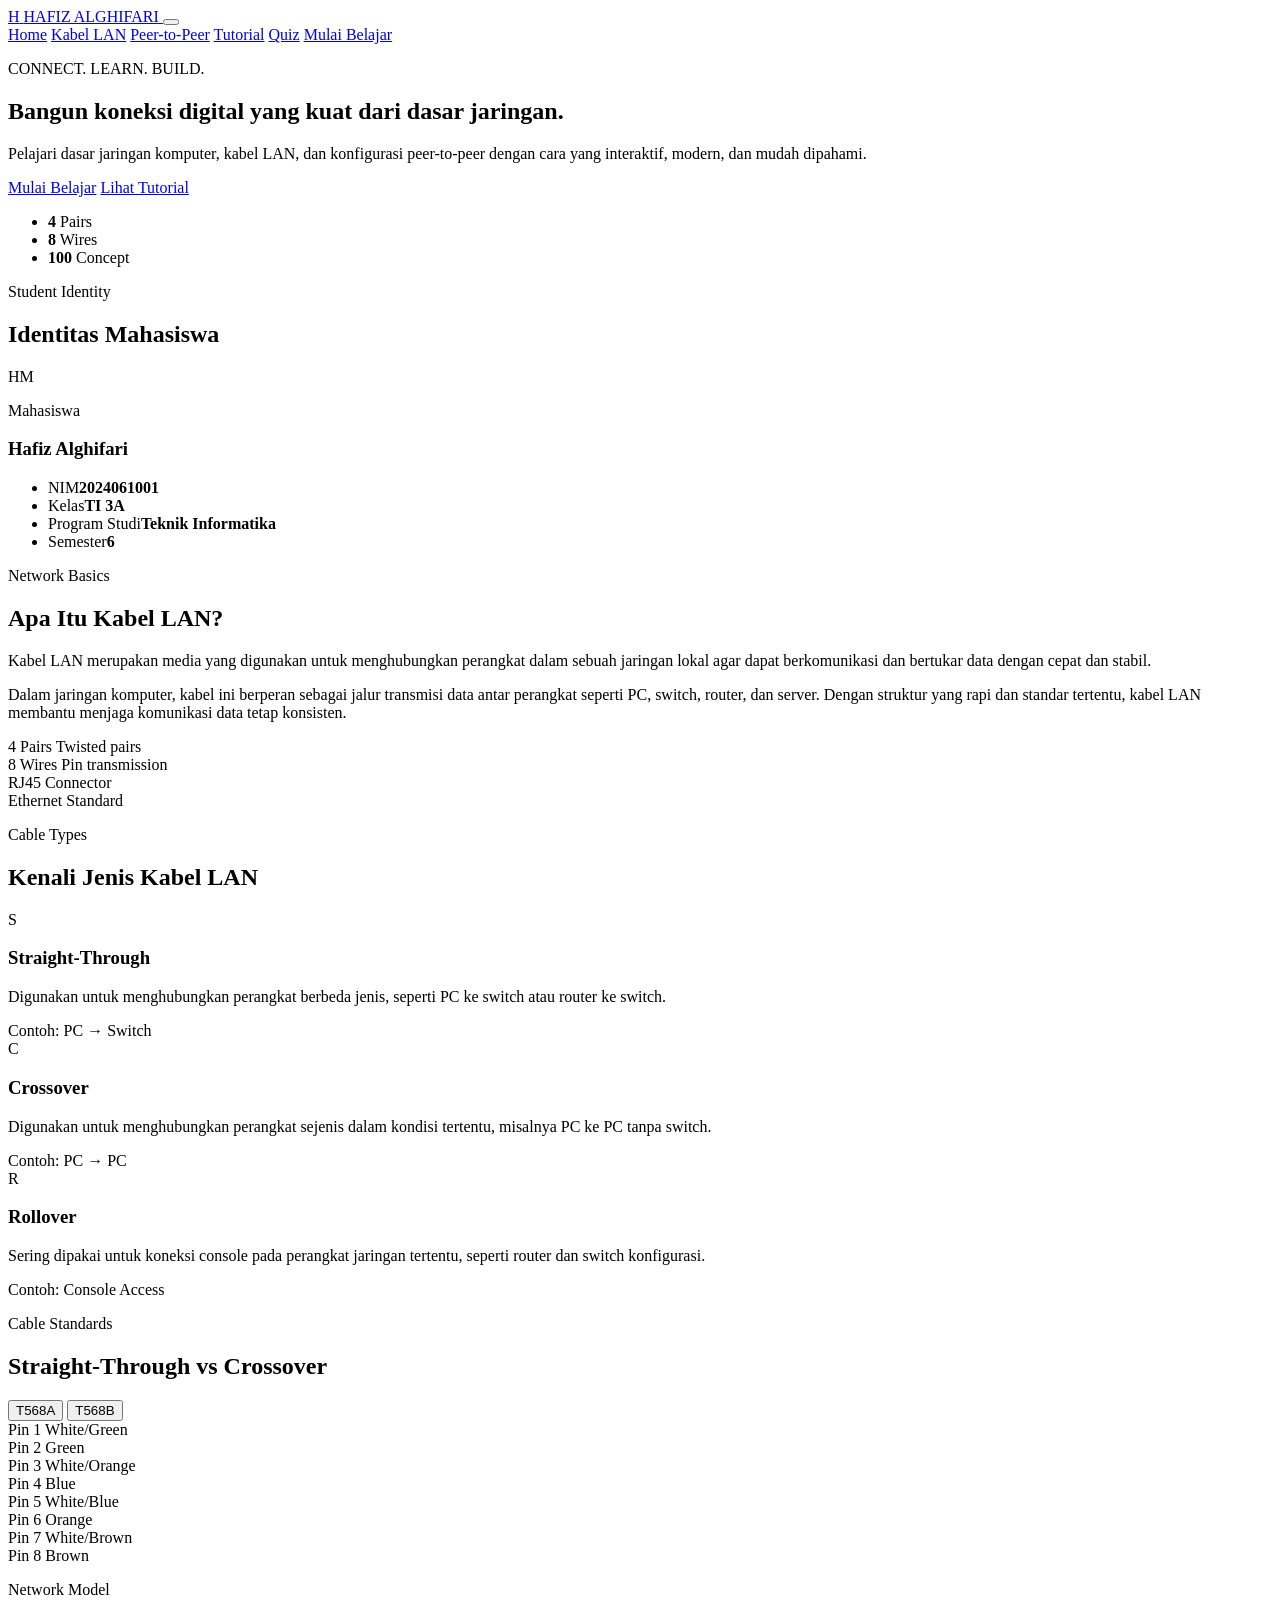
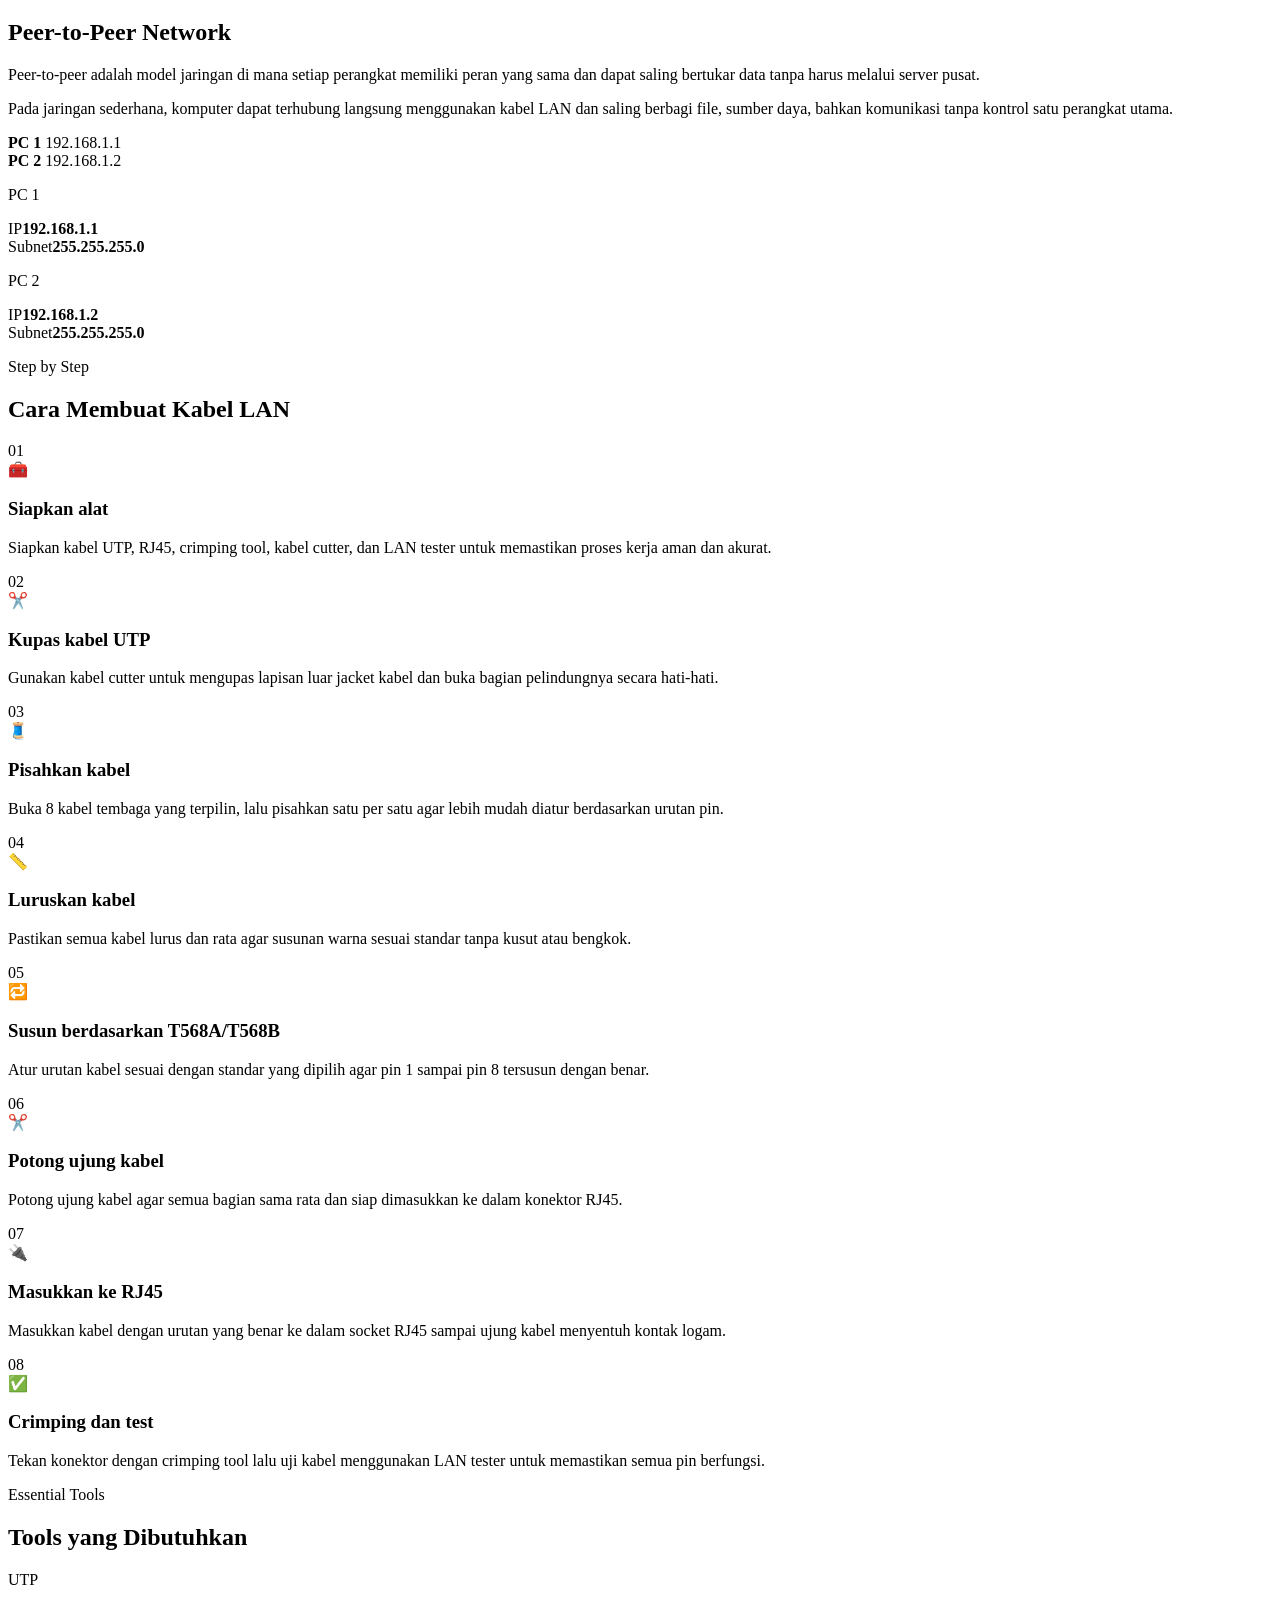
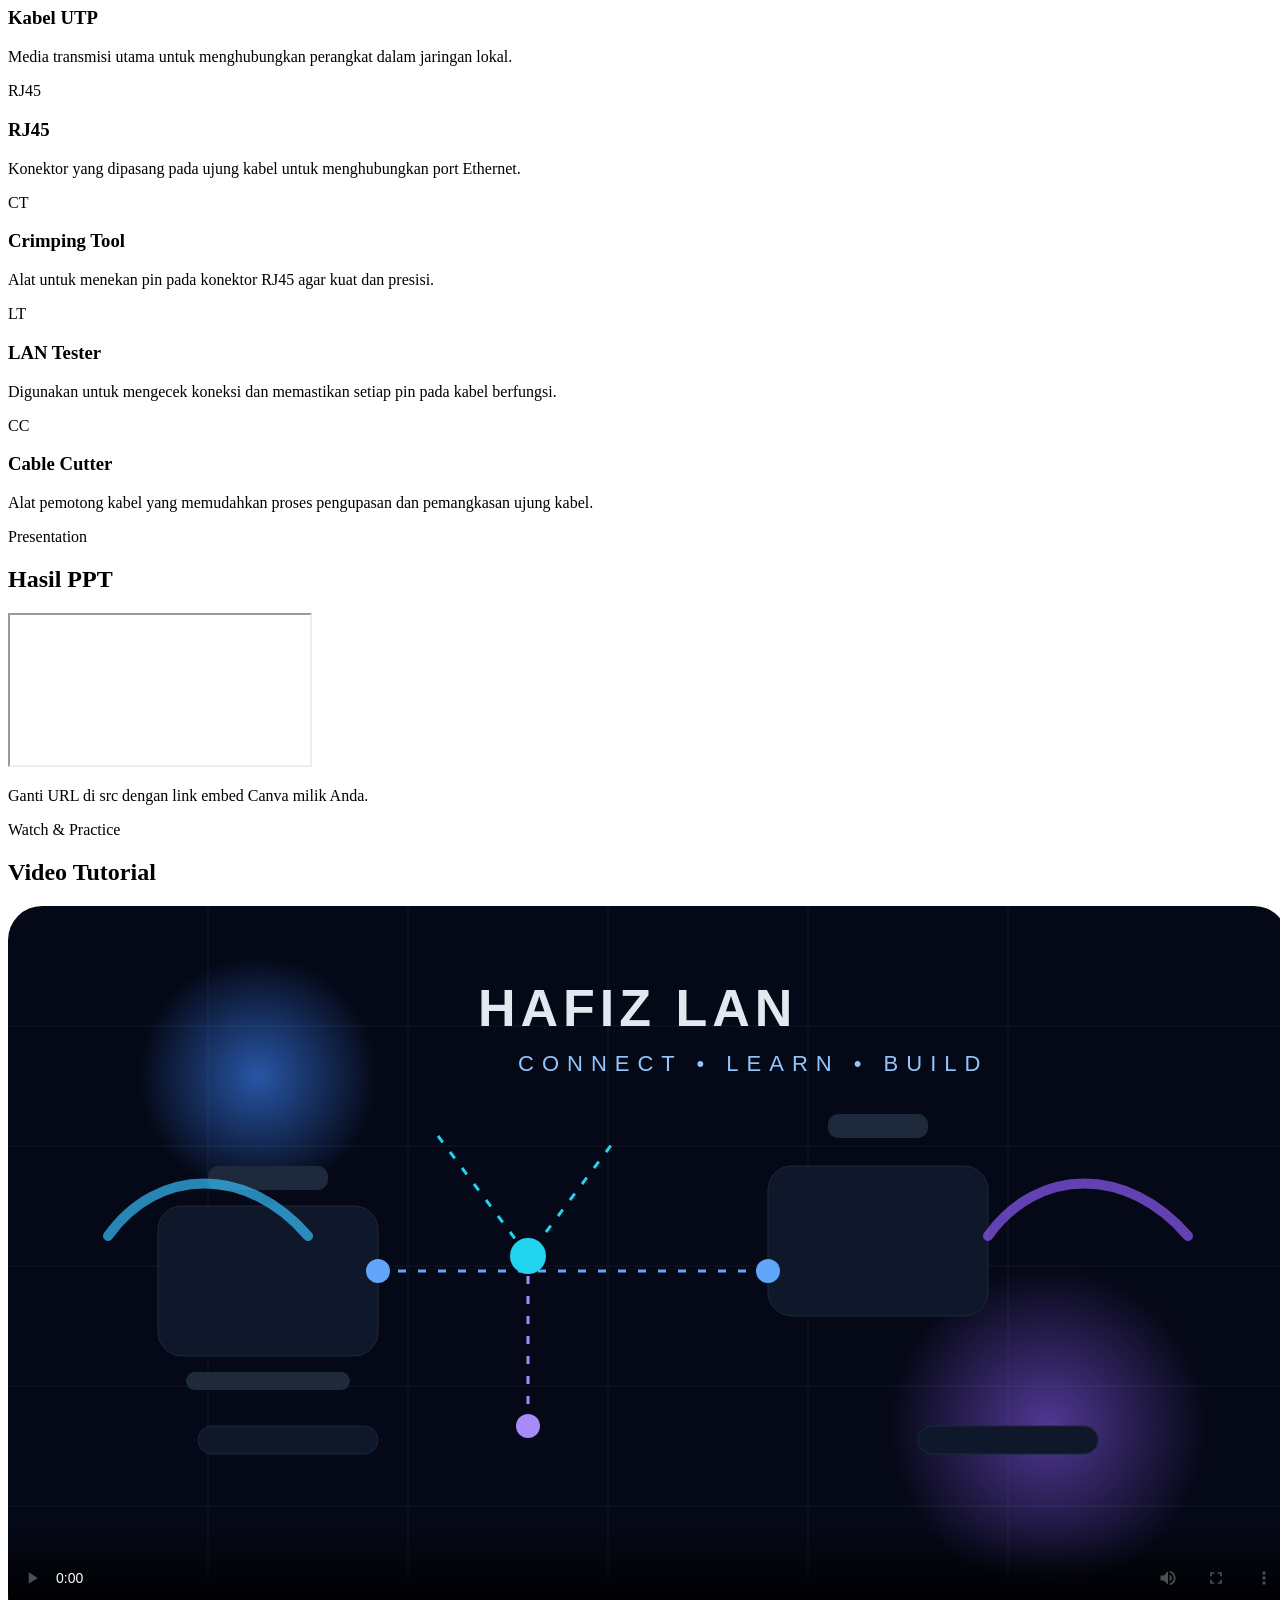
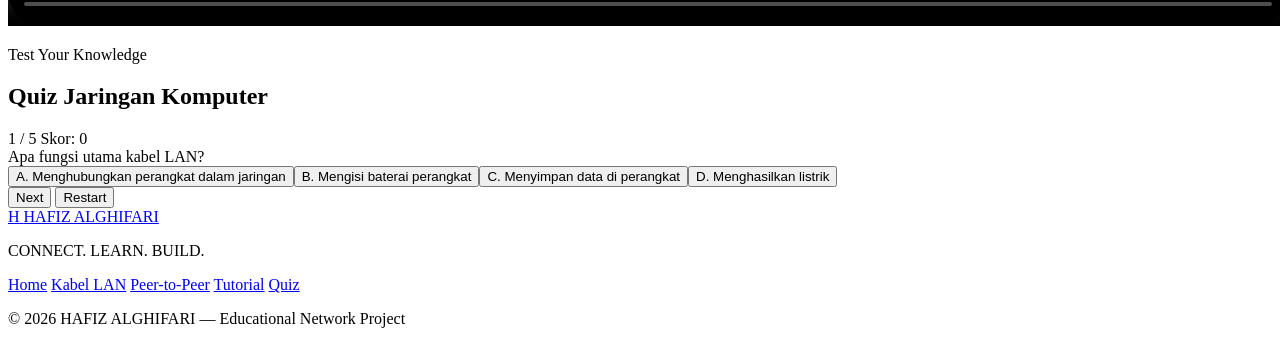
==== index.html @ 72e00832 "first commit" ====
<!DOCTYPE html>
<html lang="id">
  <head>
    <meta charset="UTF-8" />
    <meta name="viewport" content="width=device-width, initial-scale=1.0" />
    <meta
      name="description"
      content="Pelajari kabel LAN, jaringan peer-to-peer, dan dasar jaringan komputer secara interaktif."
    />
    <title>HAFIZ BISMILLAH NILAI A</title>
    <link rel="preconnect" href="https://fonts.googleapis.com" />
    <link rel="preconnect" href="https://fonts.gstatic.com" crossorigin />
    <link
      href="https://fonts.googleapis.com/css2?family=Inter:wght@400;500;600;700;800;900&family=Space+Grotesk:wght@500;700&display=swap"
      rel="stylesheet"
    />
    <link rel="stylesheet" href="style.css" />
  </head>
  <body>
    <div class="site-bg" aria-hidden="true"></div>

    <header class="site-header" id="top">
      <nav class="nav container" aria-label="Main navigation">
        <a href="#home" class="brand" aria-label="HAFIZ LAN home">
          <span class="brand-mark">H</span>
          <span>HAFIZ ALGHIFARI</span>
        </a>

        <button class="nav-toggle" aria-label="Buka menu" aria-expanded="false">
          <span></span>
          <span></span>
          <span></span>
        </button>

        <div class="nav-menu" id="navMenu">
          <a href="#home">Home</a>
          <a href="#kabel-lan">Kabel LAN</a>
          <a href="#peer-to-peer">Peer-to-Peer</a>
          <a href="#tutorial">Tutorial</a>
          <a href="#quiz">Quiz</a>
          <a href="#quiz" class="button button-primary nav-cta">Mulai Belajar</a>
        </div>
      </nav>
    </header>

    <main>
      <section id="home" class="hero section">
        <div class="container hero-grid">
          <div class="hero-copy reveal">
            <p class="eyebrow">CONNECT. LEARN. BUILD.</p>
            <h1>Bangun koneksi digital yang kuat dari dasar jaringan.</h1>
            <p class="lead">
              Pelajari dasar jaringan komputer, kabel LAN, dan konfigurasi peer-to-peer dengan cara yang interaktif,
              modern, dan mudah dipahami.
            </p>

            <div class="hero-actions">
              <a href="#quiz" class="button button-primary">Mulai Belajar</a>
              <a href="#tutorial" class="button button-secondary">Lihat Tutorial</a>
            </div>

            <ul class="hero-stats" aria-label="Informasi ringkas">
              <li>
                <strong class="count-up" data-target="4">0</strong>
                <span>Pairs</span>
              </li>
              <li>
                <strong class="count-up" data-target="8">0</strong>
                <span>Wires</span>
              </li>
              <li>
                <strong class="count-up" data-target="100">0</strong>
                <span>Concept</span>
              </li>
            </ul>
          </div>
        </div>
      </section>

      <section id="student-profile" class="section student-profile-section">
        <div class="container">
          <div class="section-heading reveal">
            <p class="kicker">Student Identity</p>
            <h2>Identitas Mahasiswa</h2>
          </div>

          <div class="student-card reveal">
            <div class="student-photo-wrap">
              <div class="student-photo">HM</div>
            </div>

            <div class="student-info">
              <p class="student-role">Mahasiswa</p>
              <h3>Hafiz Alghifari</h3>
              <ul>
                <li><span>NIM</span><strong>2024061001</strong></li>
                <li><span>Kelas</span><strong>TI 3A</strong></li>
                <li><span>Program Studi</span><strong>Teknik Informatika</strong></li>
                <li><span>Semester</span><strong>6</strong></li>
              </ul>
            </div>
          </div>
        </div>
      </section>

      <section id="intro" class="section intro-section">
        <div class="container">
          <div class="section-heading reveal">
            <p class="kicker">Network Basics</p>
            <h2>Apa Itu Kabel LAN?</h2>
          </div>

          <div class="intro-grid">
            <div class="intro-copy reveal">
              <p>
                Kabel LAN merupakan media yang digunakan untuk menghubungkan perangkat dalam sebuah jaringan lokal agar
                dapat berkomunikasi dan bertukar data dengan cepat dan stabil.
              </p>
              <p>
                Dalam jaringan komputer, kabel ini berperan sebagai jalur transmisi data antar perangkat seperti PC,
                switch, router, dan server. Dengan struktur yang rapi dan standar tertentu, kabel LAN membantu menjaga
                komunikasi data tetap konsisten.
              </p>

              <div class="info-badges">
                <div class="badge-card glass-card">
                  <span class="value">4 Pairs</span>
                  <span class="label">Twisted pairs</span>
                </div>
                <div class="badge-card glass-card">
                  <span class="value">8 Wires</span>
                  <span class="label">Pin transmission</span>
                </div>
                <div class="badge-card glass-card">
                  <span class="value">RJ45</span>
                  <span class="label">Connector</span>
                </div>
                <div class="badge-card glass-card">
                  <span class="value">Ethernet</span>
                  <span class="label">Standard</span>
                </div>
              </div>
            </div>

            <div class="cable-illustration reveal">
              <div class="cable-visual">
                <div class="cable-core">
                  <span class="wire wire-white-green"></span>
                  <span class="wire wire-green"></span>
                  <span class="wire wire-white-orange"></span>
                  <span class="wire wire-blue"></span>
                  <span class="wire wire-white-blue"></span>
                  <span class="wire wire-orange"></span>
                  <span class="wire wire-white-brown"></span>
                  <span class="wire wire-brown"></span>
                </div>
                <div class="plug plug-left"></div>
                <div class="plug plug-right"></div>
              </div>
            </div>
          </div>
        </div>
      </section>

      <section id="kabel-lan" class="section">
        <div class="container">
          <div class="section-heading reveal">
            <p class="kicker">Cable Types</p>
            <h2>Kenali Jenis Kabel LAN</h2>
          </div>

          <div class="card-grid three-col">
            <article class="feature-card reveal">
              <div class="feature-icon">S</div>
              <h3>Straight-Through</h3>
              <p>Digunakan untuk menghubungkan perangkat berbeda jenis, seperti PC ke switch atau router ke switch.</p>
              <span class="example">Contoh: PC → Switch</span>
            </article>

            <article class="feature-card reveal">
              <div class="feature-icon">C</div>
              <h3>Crossover</h3>
              <p>Digunakan untuk menghubungkan perangkat sejenis dalam kondisi tertentu, misalnya PC ke PC tanpa switch.</p>
              <span class="example">Contoh: PC → PC</span>
            </article>

            <article class="feature-card reveal">
              <div class="feature-icon">R</div>
              <h3>Rollover</h3>
              <p>Sering dipakai untuk koneksi console pada perangkat jaringan tertentu, seperti router dan switch konfigurasi.</p>
              <span class="example">Contoh: Console Access</span>
            </article>
          </div>
        </div>
      </section>

      <section id="comparison" class="section comparison-section">
        <div class="container">
          <div class="section-heading reveal">
            <p class="kicker">Cable Standards</p>
            <h2>Straight-Through vs Crossover</h2>
          </div>

          <div class="compare-shell reveal">
            <div class="toggle-group" aria-label="Pilih standar kabel">
              <button class="standard-toggle active" type="button" data-standard="T568A">T568A</button>
              <button class="standard-toggle" type="button" data-standard="T568B">T568B</button>
            </div>

            <div class="wire-diagram" id="wireDiagram" aria-live="polite"></div>
          </div>
        </div>
      </section>

      <section id="peer-to-peer" class="section peer-section">
        <div class="container">
          <div class="section-heading reveal">
            <p class="kicker">Network Model</p>
            <h2>Peer-to-Peer Network</h2>
          </div>

          <div class="peer-grid">
            <div class="peer-copy reveal">
              <p>
                Peer-to-peer adalah model jaringan di mana setiap perangkat memiliki peran yang sama dan dapat saling
                bertukar data tanpa harus melalui server pusat.
              </p>
              <p>
                Pada jaringan sederhana, komputer dapat terhubung langsung menggunakan kabel LAN dan saling berbagi file,
                sumber daya, bahkan komunikasi tanpa kontrol satu perangkat utama.
              </p>
            </div>

            <div class="peer-visual reveal" aria-label="Visual peer-to-peer network">
              <div class="peer-device peer-left">
                <div class="device-screen small-screen"></div>
                <div class="device-meta">
                  <strong>PC 1</strong>
                  <span>192.168.1.1</span>
                </div>
              </div>

              <div class="packet-stream" aria-hidden="true">
                <span class="packet packet-1"></span>
                <span class="packet packet-2"></span>
                <span class="packet packet-3"></span>
              </div>

              <div class="peer-device peer-right">
                <div class="device-screen small-screen"></div>
                <div class="device-meta">
                  <strong>PC 2</strong>
                  <span>192.168.1.2</span>
                </div>
              </div>
            </div>
          </div>

          <div class="ip-dashboard reveal">
            <div class="ip-card glass-card">
              <p class="ip-label">PC 1</p>
              <div class="ip-row"><span>IP</span><strong>192.168.1.1</strong></div>
              <div class="ip-row"><span>Subnet</span><strong>255.255.255.0</strong></div>
            </div>

            <div class="ip-card glass-card">
              <p class="ip-label">PC 2</p>
              <div class="ip-row"><span>IP</span><strong>192.168.1.2</strong></div>
              <div class="ip-row"><span>Subnet</span><strong>255.255.255.0</strong></div>
            </div>
          </div>
        </div>
      </section>

      <section id="tutorial" class="section">
        <div class="container">
          <div class="section-heading reveal">
            <p class="kicker">Step by Step</p>
            <h2>Cara Membuat Kabel LAN</h2>
          </div>

          <div class="timeline">
            <article class="step-card reveal">
              <div class="step-no">01</div>
              <div class="step-body">
                <div class="step-icon">🧰</div>
                <h3>Siapkan alat</h3>
                <p>Siapkan kabel UTP, RJ45, crimping tool, kabel cutter, dan LAN tester untuk memastikan proses kerja aman dan akurat.</p>
              </div>
            </article>

            <article class="step-card reveal">
              <div class="step-no">02</div>
              <div class="step-body">
                <div class="step-icon">✂️</div>
                <h3>Kupas kabel UTP</h3>
                <p>Gunakan kabel cutter untuk mengupas lapisan luar jacket kabel dan buka bagian pelindungnya secara hati-hati.</p>
              </div>
            </article>

            <article class="step-card reveal">
              <div class="step-no">03</div>
              <div class="step-body">
                <div class="step-icon">🧵</div>
                <h3>Pisahkan kabel</h3>
                <p>Buka 8 kabel tembaga yang terpilin, lalu pisahkan satu per satu agar lebih mudah diatur berdasarkan urutan pin.</p>
              </div>
            </article>

            <article class="step-card reveal">
              <div class="step-no">04</div>
              <div class="step-body">
                <div class="step-icon">📏</div>
                <h3>Luruskan kabel</h3>
                <p>Pastikan semua kabel lurus dan rata agar susunan warna sesuai standar tanpa kusut atau bengkok.</p>
              </div>
            </article>

            <article class="step-card reveal">
              <div class="step-no">05</div>
              <div class="step-body">
                <div class="step-icon">🔁</div>
                <h3>Susun berdasarkan T568A/T568B</h3>
                <p>Atur urutan kabel sesuai dengan standar yang dipilih agar pin 1 sampai pin 8 tersusun dengan benar.</p>
              </div>
            </article>

            <article class="step-card reveal">
              <div class="step-no">06</div>
              <div class="step-body">
                <div class="step-icon">✂️</div>
                <h3>Potong ujung kabel</h3>
                <p>Potong ujung kabel agar semua bagian sama rata dan siap dimasukkan ke dalam konektor RJ45. </p>
              </div>
            </article>

            <article class="step-card reveal">
              <div class="step-no">07</div>
              <div class="step-body">
                <div class="step-icon">🔌</div>
                <h3>Masukkan ke RJ45</h3>
                <p>Masukkan kabel dengan urutan yang benar ke dalam socket RJ45 sampai ujung kabel menyentuh kontak logam.</p>
              </div>
            </article>

            <article class="step-card reveal">
              <div class="step-no">08</div>
              <div class="step-body">
                <div class="step-icon">✅</div>
                <h3>Crimping dan test</h3>
                <p>Tekan konektor dengan crimping tool lalu uji kabel menggunakan LAN tester untuk memastikan semua pin berfungsi.</p>
              </div>
            </article>
          </div>
        </div>
      </section>

      <section id="tools" class="section tools-section">
        <div class="container">
          <div class="section-heading reveal">
            <p class="kicker">Essential Tools</p>
            <h2>Tools yang Dibutuhkan</h2>
          </div>

          <div class="tool-grid">
            <article class="tool-card reveal">
              <div class="tool-icon">UTP</div>
              <h3>Kabel UTP</h3>
              <p>Media transmisi utama untuk menghubungkan perangkat dalam jaringan lokal.</p>
            </article>
            <article class="tool-card reveal">
              <div class="tool-icon">RJ45</div>
              <h3>RJ45</h3>
              <p>Konektor yang dipasang pada ujung kabel untuk menghubungkan port Ethernet.</p>
            </article>
            <article class="tool-card reveal">
              <div class="tool-icon">CT</div>
              <h3>Crimping Tool</h3>
              <p>Alat untuk menekan pin pada konektor RJ45 agar kuat dan presisi.</p>
            </article>
            <article class="tool-card reveal">
              <div class="tool-icon">LT</div>
              <h3>LAN Tester</h3>
              <p>Digunakan untuk mengecek koneksi dan memastikan setiap pin pada kabel berfungsi.</p>
            </article>
            <article class="tool-card reveal">
              <div class="tool-icon">CC</div>
              <h3>Cable Cutter</h3>
              <p>Alat pemotong kabel yang memudahkan proses pengupasan dan pemangkasan ujung kabel.</p>
            </article>
          </div>
        </div>
      </section>

      <section id="presentation" class="section presentation-section">
        <div class="container">
          <div class="section-heading reveal">
            <p class="kicker">Presentation</p>
            <h2>Hasil PPT</h2>
          </div>

          <div class="presentation-card reveal">
            <div class="canva-embed-wrapper">
              <iframe
                title="Canva Presentation"
                src="https://www.canva.com/design/your-link-here/view?embed"
                allowfullscreen
                loading="lazy"
                referrerpolicy="strict-origin-when-cross-origin"
              ></iframe>
            </div>
            <p class="embed-note">
              Ganti URL di src dengan link embed Canva milik Anda.
            </p>
          </div>
        </div>
      </section>

      

      <section id="video" class="section video-section">
        <div class="container">
          <div class="section-heading reveal">
            <p class="kicker">Watch & Practice</p>
            <h2>Video Tutorial</h2>
          </div>

          <div class="video-frame reveal">
            <video controls poster="assets/images/hafiz-lan-poster.svg" aria-label="Video tutorial HAFIZ LAN">
              <source src="assets/videos/tutorial.mp4" type="video/mp4" />
              Browser Anda tidak mendukung elemen video. Anda dapat menambahkan file tutorial di assets/videos/tutorial.mp4.
            </video>
          </div>
        </div>
      </section>

      <section id="quiz" class="section quiz-section">
        <div class="container">
          <div class="quiz-card reveal">
            <div class="quiz-header">
              <p class="kicker">Test Your Knowledge</p>
              <h2>Quiz Jaringan Komputer</h2>
            </div>

            <div class="quiz-meta">
              <span id="quizProgress">1 / 5</span>
              <span id="quizScore">Skor: 0</span>
            </div>

            <div class="quiz-body">
              <div id="quizQuestion" class="quiz-question" aria-live="polite"></div>
              <div id="quizOptions" class="quiz-options" role="list"></div>
              <div id="quizResult" class="quiz-result hidden" aria-live="polite"></div>
            </div>

            <div class="quiz-actions">
              <button id="nextButton" class="button button-primary" type="button">Next</button>
              <button id="restartButton" class="button button-secondary hidden" type="button">Restart</button>
            </div>
          </div>
        </div>
      </section>
    </main>

    <footer class="site-footer">
      <div class="container footer-inner">
        <div>
          <a href="#home" class="brand footer-brand">
            <span class="brand-mark">H</span>
            <span>HAFIZ ALGHIFARI</span>
          </a>
          <p class="footer-tag">CONNECT. LEARN. BUILD.</p>
        </div>

        <div class="footer-links">
          <a href="#home">Home</a>
          <a href="#kabel-lan">Kabel LAN</a>
          <a href="#peer-to-peer">Peer-to-Peer</a>
          <a href="#tutorial">Tutorial</a>
          <a href="#quiz">Quiz</a>
        </div>
      </div>

      <div class="footer-bottom">
        <div class="container">
          <p>© 2026 HAFIZ ALGHIFARI — Educational Network Project</p>
        </div>
      </div>
    </footer>

    <script src="script.js"></script>
  </body>
</html>
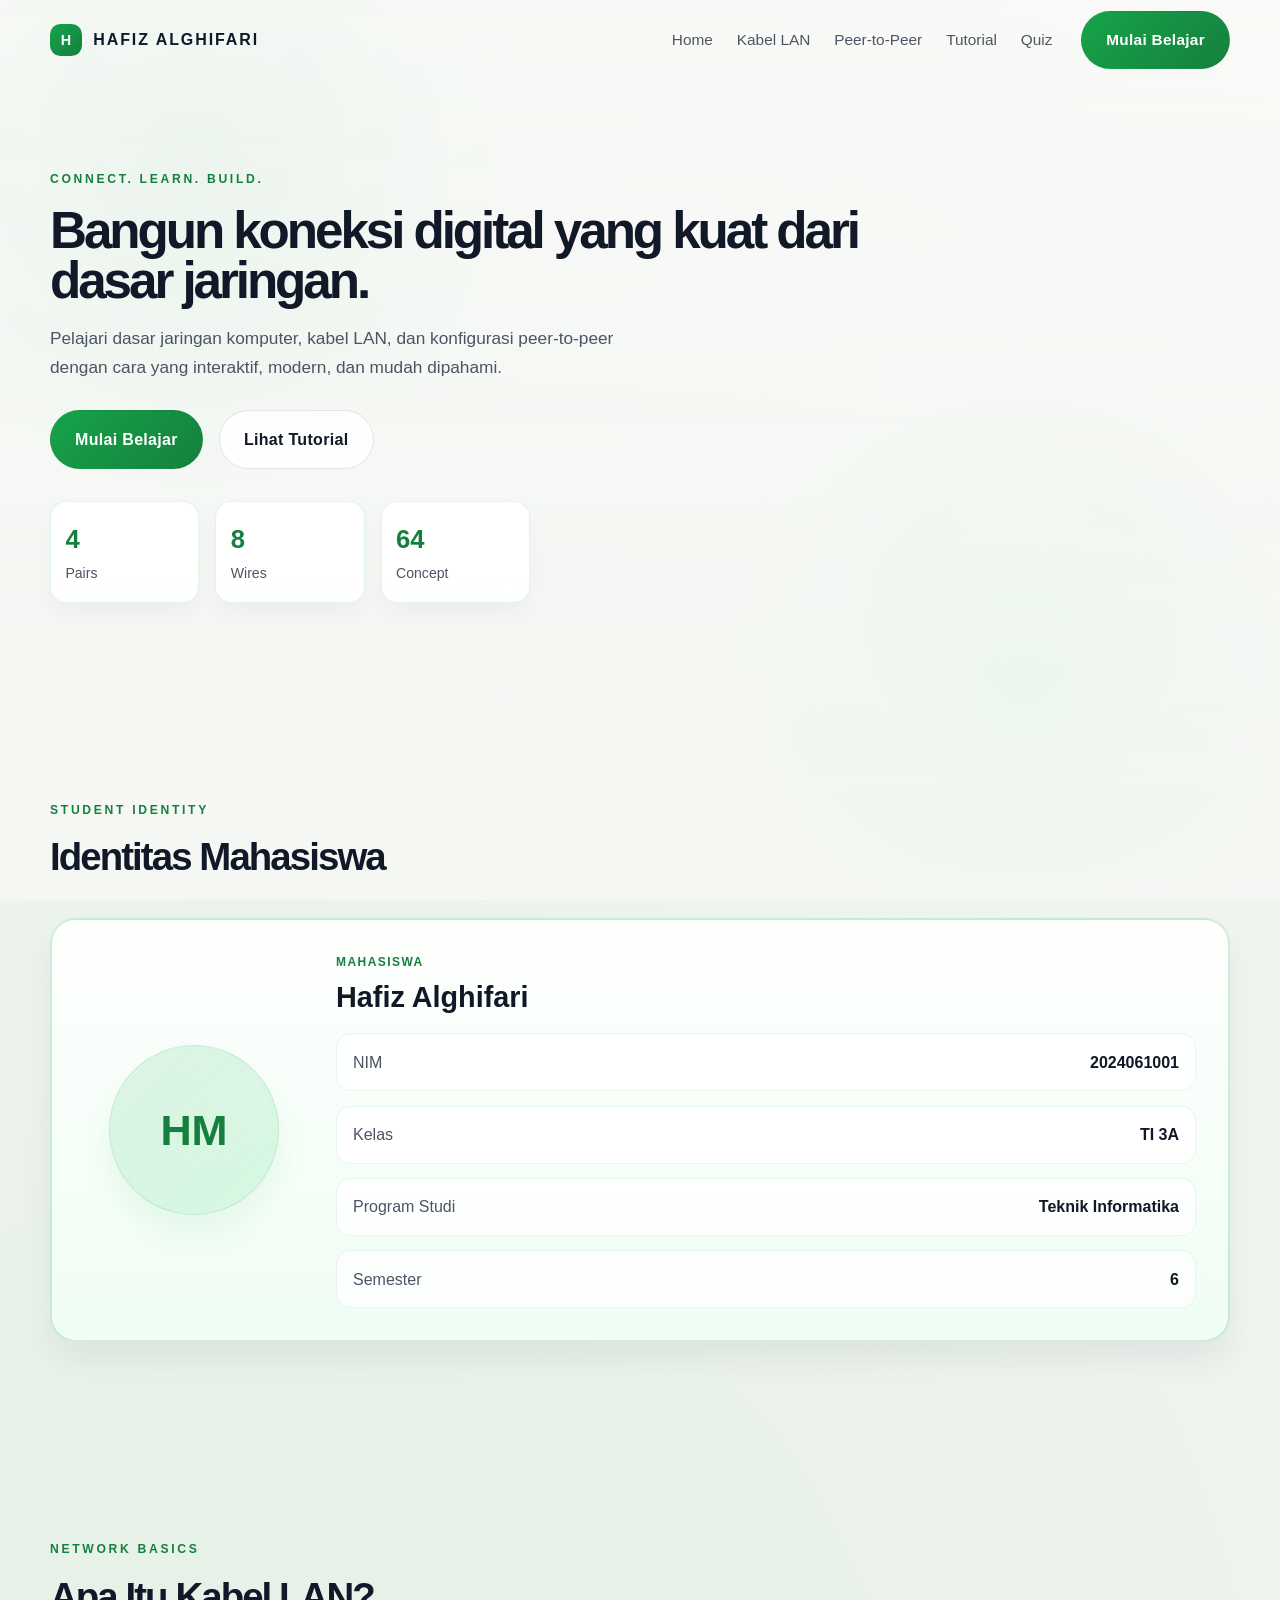
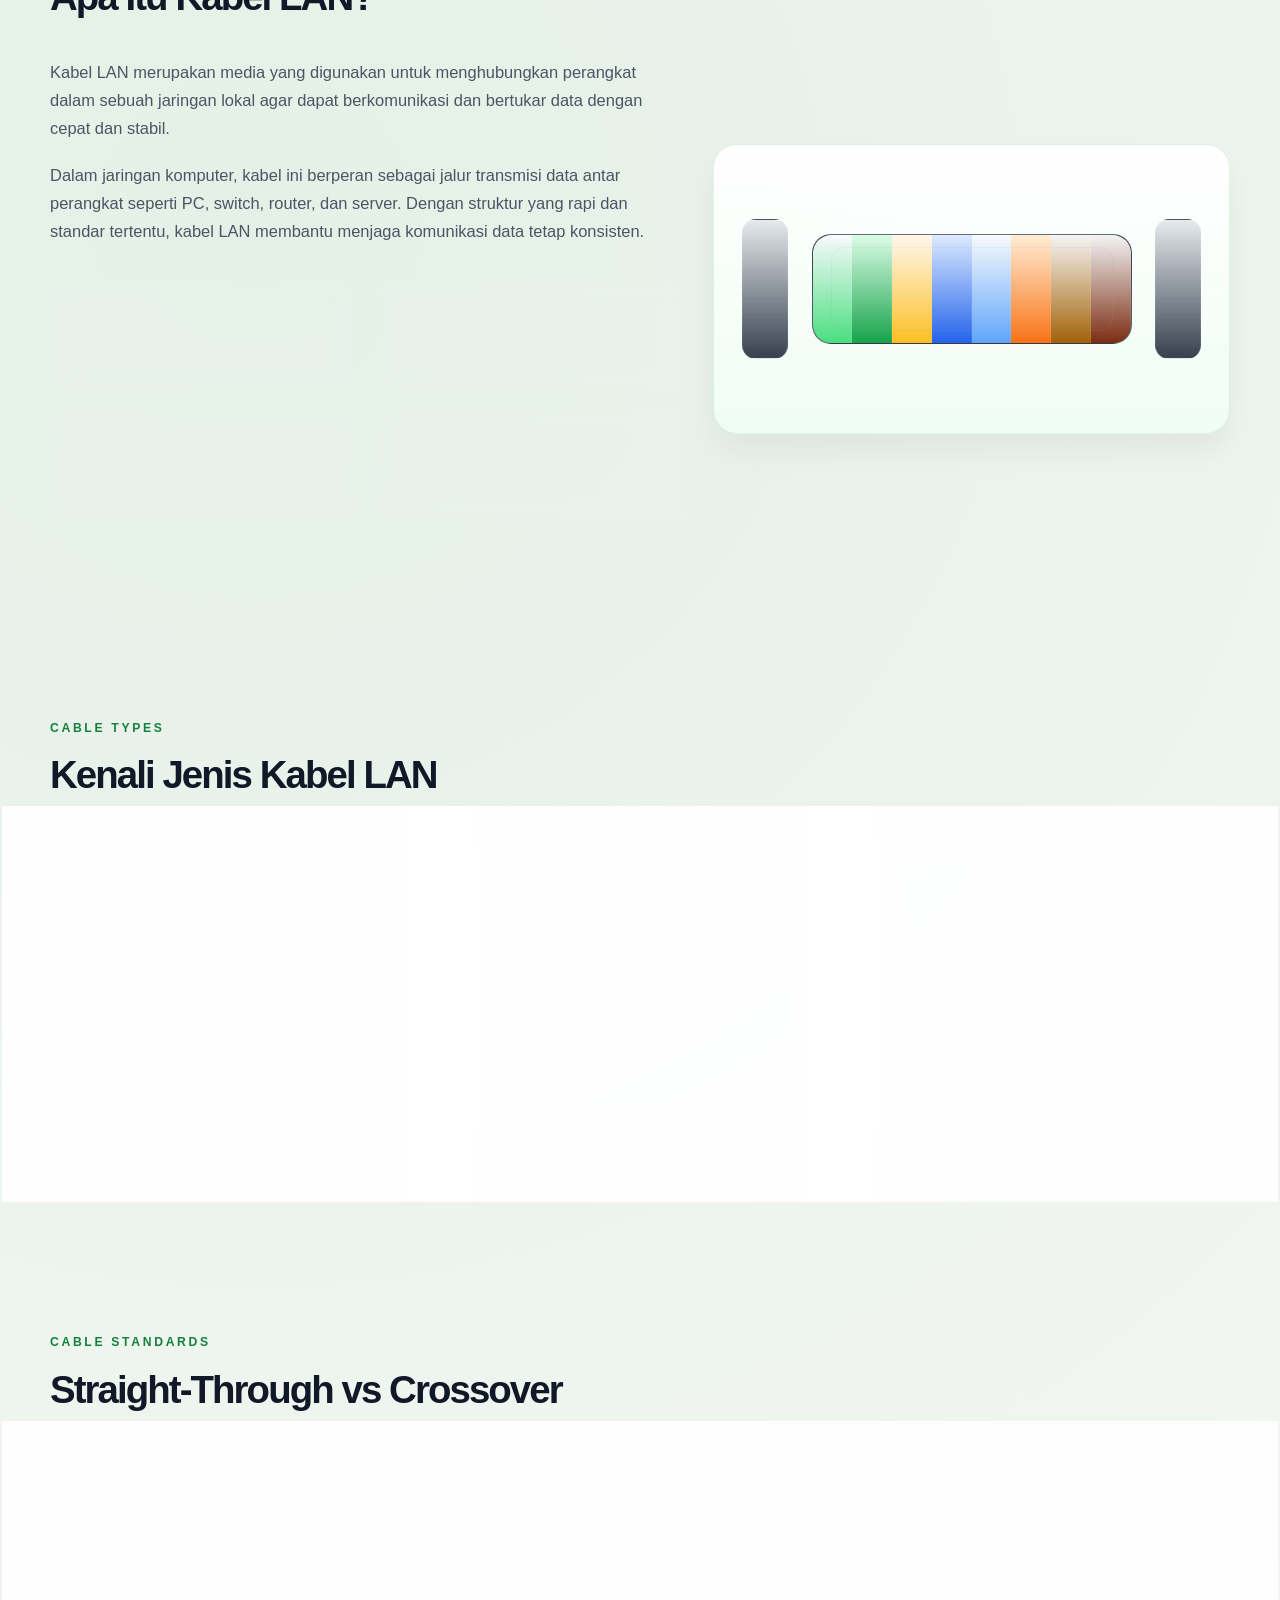
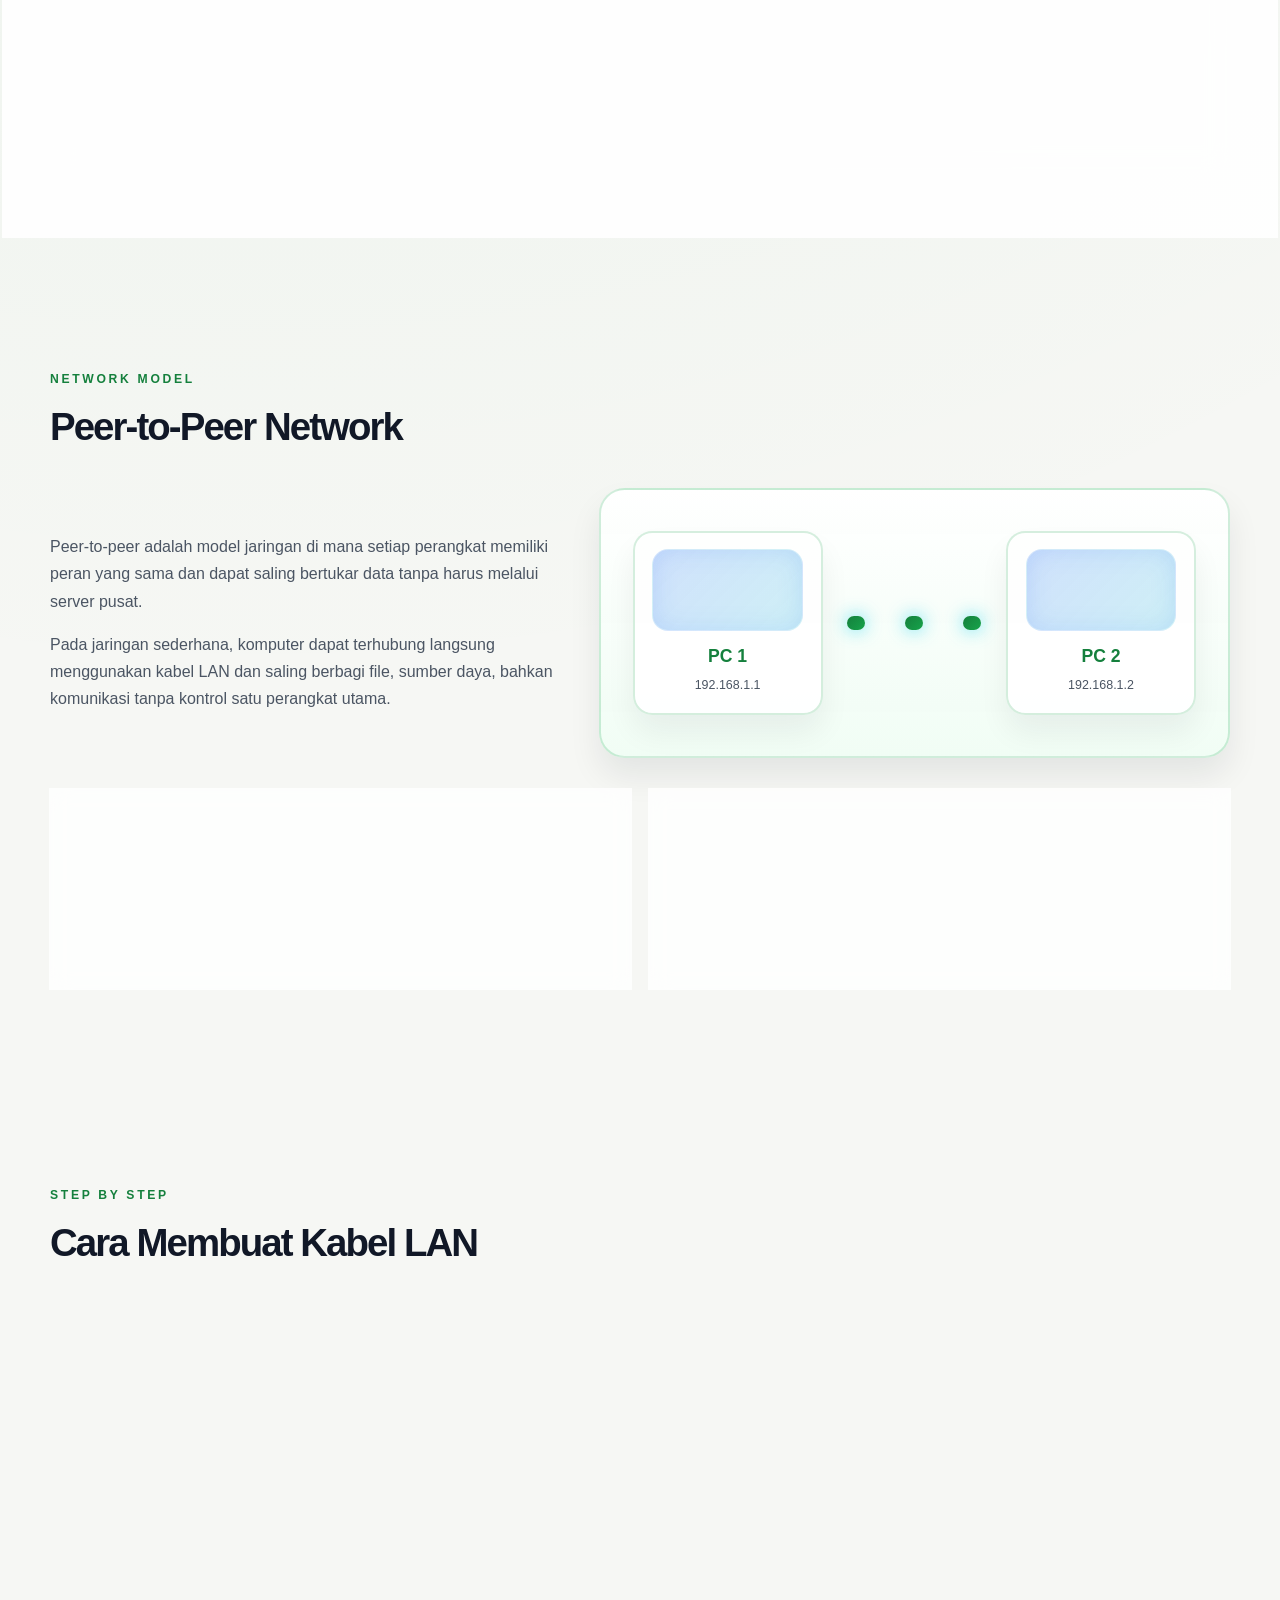
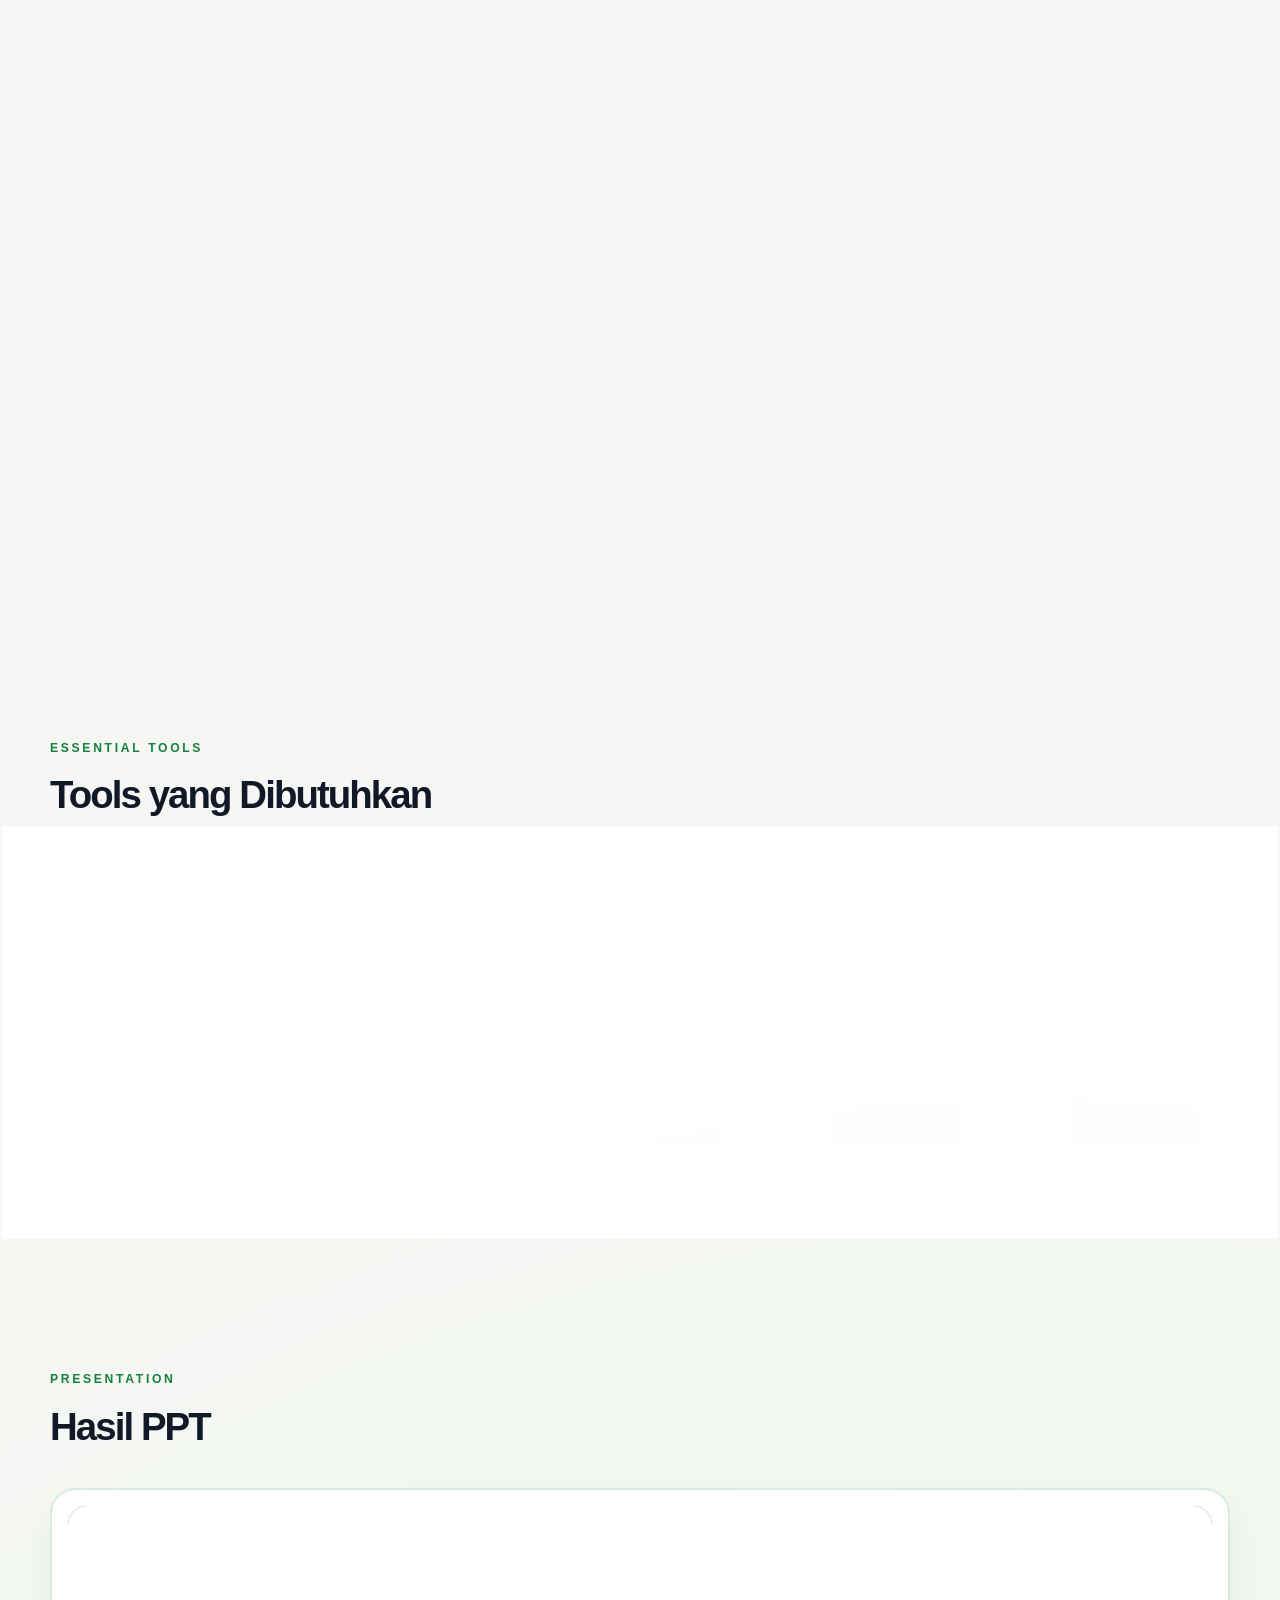
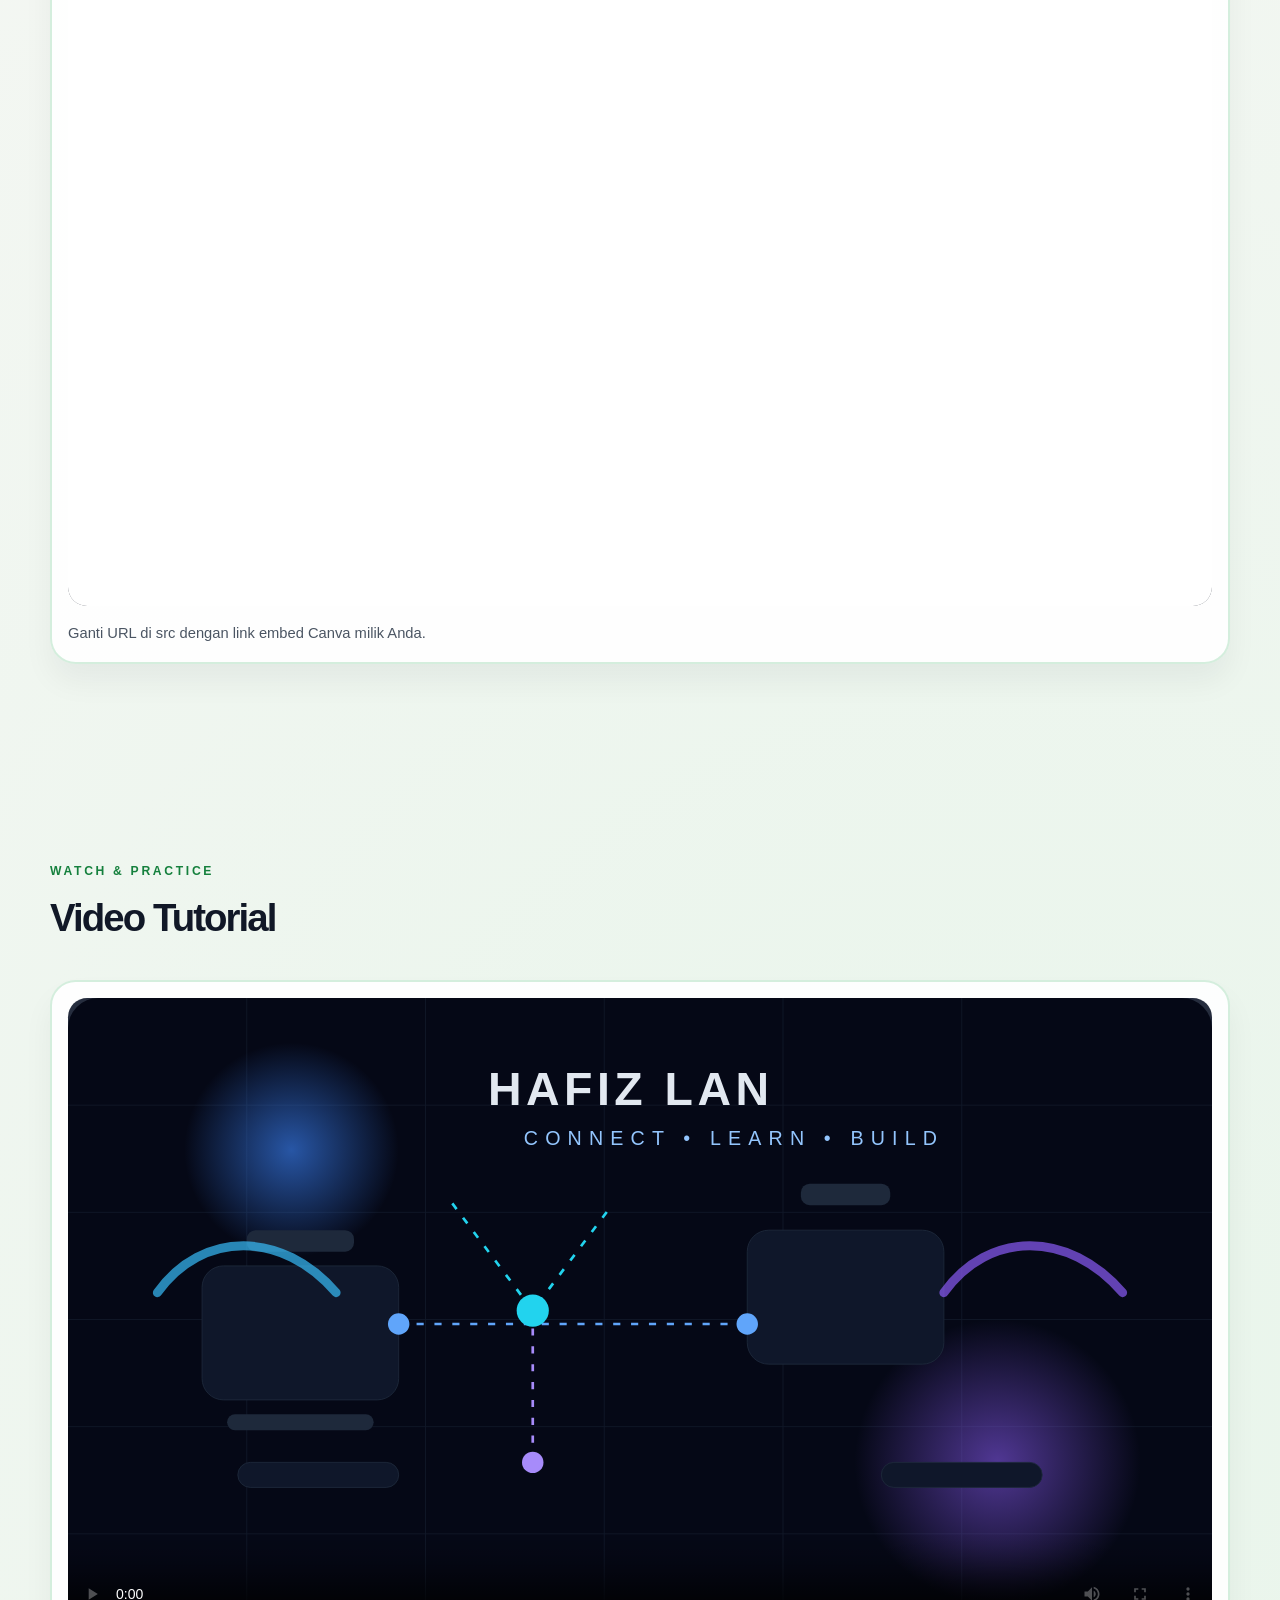
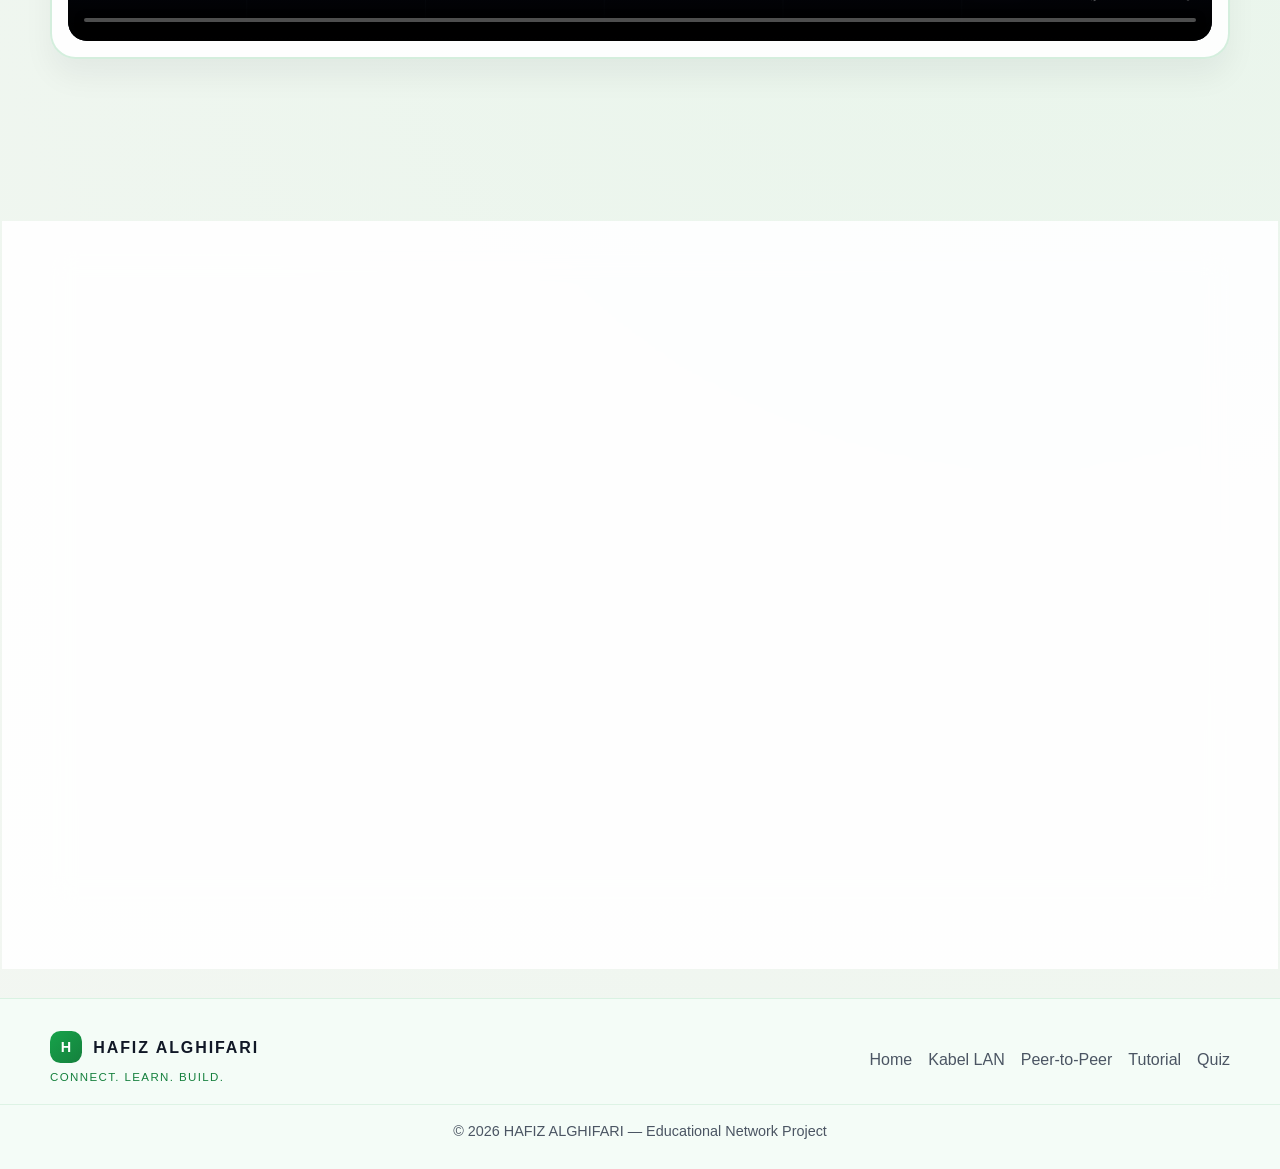
==== commit c9a77bd3: "Add files via upload" ====
--- a/index.html
+++ b/index.html
@@ -1,493 +1,495 @@
-<!DOCTYPE html>
-<html lang="id">
-  <head>
-    <meta charset="UTF-8" />
-    <meta name="viewport" content="width=device-width, initial-scale=1.0" />
-    <meta
-      name="description"
-      content="Pelajari kabel LAN, jaringan peer-to-peer, dan dasar jaringan komputer secara interaktif."
-    />
-    <title>HAFIZ BISMILLAH NILAI A</title>
-    <link rel="preconnect" href="https://fonts.googleapis.com" />
-    <link rel="preconnect" href="https://fonts.gstatic.com" crossorigin />
-    <link
-      href="https://fonts.googleapis.com/css2?family=Inter:wght@400;500;600;700;800;900&family=Space+Grotesk:wght@500;700&display=swap"
-      rel="stylesheet"
-    />
-    <link rel="stylesheet" href="style.css" />
-  </head>
-  <body>
-    <div class="site-bg" aria-hidden="true"></div>
-
-    <header class="site-header" id="top">
-      <nav class="nav container" aria-label="Main navigation">
-        <a href="#home" class="brand" aria-label="HAFIZ LAN home">
-          <span class="brand-mark">H</span>
-          <span>HAFIZ ALGHIFARI</span>
-        </a>
-
-        <button class="nav-toggle" aria-label="Buka menu" aria-expanded="false">
-          <span></span>
-          <span></span>
-          <span></span>
-        </button>
-
-        <div class="nav-menu" id="navMenu">
-          <a href="#home">Home</a>
-          <a href="#kabel-lan">Kabel LAN</a>
-          <a href="#peer-to-peer">Peer-to-Peer</a>
-          <a href="#tutorial">Tutorial</a>
-          <a href="#quiz">Quiz</a>
-          <a href="#quiz" class="button button-primary nav-cta">Mulai Belajar</a>
-        </div>
-      </nav>
-    </header>
-
-    <main>
-      <section id="home" class="hero section">
-        <div class="container hero-grid">
-          <div class="hero-copy reveal">
-            <p class="eyebrow">CONNECT. LEARN. BUILD.</p>
-            <h1>Bangun koneksi digital yang kuat dari dasar jaringan.</h1>
-            <p class="lead">
-              Pelajari dasar jaringan komputer, kabel LAN, dan konfigurasi peer-to-peer dengan cara yang interaktif,
-              modern, dan mudah dipahami.
-            </p>
-
-            <div class="hero-actions">
-              <a href="#quiz" class="button button-primary">Mulai Belajar</a>
-              <a href="#tutorial" class="button button-secondary">Lihat Tutorial</a>
-            </div>
-
-            <ul class="hero-stats" aria-label="Informasi ringkas">
-              <li>
-                <strong class="count-up" data-target="4">0</strong>
-                <span>Pairs</span>
-              </li>
-              <li>
-                <strong class="count-up" data-target="8">0</strong>
-                <span>Wires</span>
-              </li>
-              <li>
-                <strong class="count-up" data-target="100">0</strong>
-                <span>Concept</span>
-              </li>
-            </ul>
-          </div>
-        </div>
-      </section>
-
-      <section id="student-profile" class="section student-profile-section">
-        <div class="container">
-          <div class="section-heading reveal">
-            <p class="kicker">Student Identity</p>
-            <h2>Identitas Mahasiswa</h2>
-          </div>
-
-          <div class="student-card reveal">
-            <div class="student-photo-wrap">
-              <div class="student-photo">HM</div>
-            </div>
-
-            <div class="student-info">
-              <p class="student-role">Mahasiswa</p>
-              <h3>Hafiz Alghifari</h3>
-              <ul>
-                <li><span>NIM</span><strong>2024061001</strong></li>
-                <li><span>Kelas</span><strong>TI 3A</strong></li>
-                <li><span>Program Studi</span><strong>Teknik Informatika</strong></li>
-                <li><span>Semester</span><strong>6</strong></li>
-              </ul>
-            </div>
-          </div>
-        </div>
-      </section>
-
-      <section id="intro" class="section intro-section">
-        <div class="container">
-          <div class="section-heading reveal">
-            <p class="kicker">Network Basics</p>
-            <h2>Apa Itu Kabel LAN?</h2>
-          </div>
-
-          <div class="intro-grid">
-            <div class="intro-copy reveal">
-              <p>
-                Kabel LAN merupakan media yang digunakan untuk menghubungkan perangkat dalam sebuah jaringan lokal agar
-                dapat berkomunikasi dan bertukar data dengan cepat dan stabil.
-              </p>
-              <p>
-                Dalam jaringan komputer, kabel ini berperan sebagai jalur transmisi data antar perangkat seperti PC,
-                switch, router, dan server. Dengan struktur yang rapi dan standar tertentu, kabel LAN membantu menjaga
-                komunikasi data tetap konsisten.
-              </p>
-
-              <div class="info-badges">
-                <div class="badge-card glass-card">
-                  <span class="value">4 Pairs</span>
-                  <span class="label">Twisted pairs</span>
-                </div>
-                <div class="badge-card glass-card">
-                  <span class="value">8 Wires</span>
-                  <span class="label">Pin transmission</span>
-                </div>
-                <div class="badge-card glass-card">
-                  <span class="value">RJ45</span>
-                  <span class="label">Connector</span>
-                </div>
-                <div class="badge-card glass-card">
-                  <span class="value">Ethernet</span>
-                  <span class="label">Standard</span>
-                </div>
-              </div>
-            </div>
-
-            <div class="cable-illustration reveal">
-              <div class="cable-visual">
-                <div class="cable-core">
-                  <span class="wire wire-white-green"></span>
-                  <span class="wire wire-green"></span>
-                  <span class="wire wire-white-orange"></span>
-                  <span class="wire wire-blue"></span>
-                  <span class="wire wire-white-blue"></span>
-                  <span class="wire wire-orange"></span>
-                  <span class="wire wire-white-brown"></span>
-                  <span class="wire wire-brown"></span>
-                </div>
-                <div class="plug plug-left"></div>
-                <div class="plug plug-right"></div>
-              </div>
-            </div>
-          </div>
-        </div>
-      </section>
-
-      <section id="kabel-lan" class="section">
-        <div class="container">
-          <div class="section-heading reveal">
-            <p class="kicker">Cable Types</p>
-            <h2>Kenali Jenis Kabel LAN</h2>
-          </div>
-
-          <div class="card-grid three-col">
-            <article class="feature-card reveal">
-              <div class="feature-icon">S</div>
-              <h3>Straight-Through</h3>
-              <p>Digunakan untuk menghubungkan perangkat berbeda jenis, seperti PC ke switch atau router ke switch.</p>
-              <span class="example">Contoh: PC → Switch</span>
-            </article>
-
-            <article class="feature-card reveal">
-              <div class="feature-icon">C</div>
-              <h3>Crossover</h3>
-              <p>Digunakan untuk menghubungkan perangkat sejenis dalam kondisi tertentu, misalnya PC ke PC tanpa switch.</p>
-              <span class="example">Contoh: PC → PC</span>
-            </article>
-
-            <article class="feature-card reveal">
-              <div class="feature-icon">R</div>
-              <h3>Rollover</h3>
-              <p>Sering dipakai untuk koneksi console pada perangkat jaringan tertentu, seperti router dan switch konfigurasi.</p>
-              <span class="example">Contoh: Console Access</span>
-            </article>
-          </div>
-        </div>
-      </section>
-
-      <section id="comparison" class="section comparison-section">
-        <div class="container">
-          <div class="section-heading reveal">
-            <p class="kicker">Cable Standards</p>
-            <h2>Straight-Through vs Crossover</h2>
-          </div>
-
-          <div class="compare-shell reveal">
-            <div class="toggle-group" aria-label="Pilih standar kabel">
-              <button class="standard-toggle active" type="button" data-standard="T568A">T568A</button>
-              <button class="standard-toggle" type="button" data-standard="T568B">T568B</button>
-            </div>
-
-            <div class="wire-diagram" id="wireDiagram" aria-live="polite"></div>
-          </div>
-        </div>
-      </section>
-
-      <section id="peer-to-peer" class="section peer-section">
-        <div class="container">
-          <div class="section-heading reveal">
-            <p class="kicker">Network Model</p>
-            <h2>Peer-to-Peer Network</h2>
-          </div>
-
-          <div class="peer-grid">
-            <div class="peer-copy reveal">
-              <p>
-                Peer-to-peer adalah model jaringan di mana setiap perangkat memiliki peran yang sama dan dapat saling
-                bertukar data tanpa harus melalui server pusat.
-              </p>
-              <p>
-                Pada jaringan sederhana, komputer dapat terhubung langsung menggunakan kabel LAN dan saling berbagi file,
-                sumber daya, bahkan komunikasi tanpa kontrol satu perangkat utama.
-              </p>
-            </div>
-
-            <div class="peer-visual reveal" aria-label="Visual peer-to-peer network">
-              <div class="peer-device peer-left">
-                <div class="device-screen small-screen"></div>
-                <div class="device-meta">
-                  <strong>PC 1</strong>
-                  <span>192.168.1.1</span>
-                </div>
-              </div>
-
-              <div class="packet-stream" aria-hidden="true">
-                <span class="packet packet-1"></span>
-                <span class="packet packet-2"></span>
-                <span class="packet packet-3"></span>
-              </div>
-
-              <div class="peer-device peer-right">
-                <div class="device-screen small-screen"></div>
-                <div class="device-meta">
-                  <strong>PC 2</strong>
-                  <span>192.168.1.2</span>
-                </div>
-              </div>
-            </div>
-          </div>
-
-          <div class="ip-dashboard reveal">
-            <div class="ip-card glass-card">
-              <p class="ip-label">PC 1</p>
-              <div class="ip-row"><span>IP</span><strong>192.168.1.1</strong></div>
-              <div class="ip-row"><span>Subnet</span><strong>255.255.255.0</strong></div>
-            </div>
-
-            <div class="ip-card glass-card">
-              <p class="ip-label">PC 2</p>
-              <div class="ip-row"><span>IP</span><strong>192.168.1.2</strong></div>
-              <div class="ip-row"><span>Subnet</span><strong>255.255.255.0</strong></div>
-            </div>
-          </div>
-        </div>
-      </section>
-
-      <section id="tutorial" class="section">
-        <div class="container">
-          <div class="section-heading reveal">
-            <p class="kicker">Step by Step</p>
-            <h2>Cara Membuat Kabel LAN</h2>
-          </div>
-
-          <div class="timeline">
-            <article class="step-card reveal">
-              <div class="step-no">01</div>
-              <div class="step-body">
-                <div class="step-icon">🧰</div>
-                <h3>Siapkan alat</h3>
-                <p>Siapkan kabel UTP, RJ45, crimping tool, kabel cutter, dan LAN tester untuk memastikan proses kerja aman dan akurat.</p>
-              </div>
-            </article>
-
-            <article class="step-card reveal">
-              <div class="step-no">02</div>
-              <div class="step-body">
-                <div class="step-icon">✂️</div>
-                <h3>Kupas kabel UTP</h3>
-                <p>Gunakan kabel cutter untuk mengupas lapisan luar jacket kabel dan buka bagian pelindungnya secara hati-hati.</p>
-              </div>
-            </article>
-
-            <article class="step-card reveal">
-              <div class="step-no">03</div>
-              <div class="step-body">
-                <div class="step-icon">🧵</div>
-                <h3>Pisahkan kabel</h3>
-                <p>Buka 8 kabel tembaga yang terpilin, lalu pisahkan satu per satu agar lebih mudah diatur berdasarkan urutan pin.</p>
-              </div>
-            </article>
-
-            <article class="step-card reveal">
-              <div class="step-no">04</div>
-              <div class="step-body">
-                <div class="step-icon">📏</div>
-                <h3>Luruskan kabel</h3>
-                <p>Pastikan semua kabel lurus dan rata agar susunan warna sesuai standar tanpa kusut atau bengkok.</p>
-              </div>
-            </article>
-
-            <article class="step-card reveal">
-              <div class="step-no">05</div>
-              <div class="step-body">
-                <div class="step-icon">🔁</div>
-                <h3>Susun berdasarkan T568A/T568B</h3>
-                <p>Atur urutan kabel sesuai dengan standar yang dipilih agar pin 1 sampai pin 8 tersusun dengan benar.</p>
-              </div>
-            </article>
-
-            <article class="step-card reveal">
-              <div class="step-no">06</div>
-              <div class="step-body">
-                <div class="step-icon">✂️</div>
-                <h3>Potong ujung kabel</h3>
-                <p>Potong ujung kabel agar semua bagian sama rata dan siap dimasukkan ke dalam konektor RJ45. </p>
-              </div>
-            </article>
-
-            <article class="step-card reveal">
-              <div class="step-no">07</div>
-              <div class="step-body">
-                <div class="step-icon">🔌</div>
-                <h3>Masukkan ke RJ45</h3>
-                <p>Masukkan kabel dengan urutan yang benar ke dalam socket RJ45 sampai ujung kabel menyentuh kontak logam.</p>
-              </div>
-            </article>
-
-            <article class="step-card reveal">
-              <div class="step-no">08</div>
-              <div class="step-body">
-                <div class="step-icon">✅</div>
-                <h3>Crimping dan test</h3>
-                <p>Tekan konektor dengan crimping tool lalu uji kabel menggunakan LAN tester untuk memastikan semua pin berfungsi.</p>
-              </div>
-            </article>
-          </div>
-        </div>
-      </section>
-
-      <section id="tools" class="section tools-section">
-        <div class="container">
-          <div class="section-heading reveal">
-            <p class="kicker">Essential Tools</p>
-            <h2>Tools yang Dibutuhkan</h2>
-          </div>
-
-          <div class="tool-grid">
-            <article class="tool-card reveal">
-              <div class="tool-icon">UTP</div>
-              <h3>Kabel UTP</h3>
-              <p>Media transmisi utama untuk menghubungkan perangkat dalam jaringan lokal.</p>
-            </article>
-            <article class="tool-card reveal">
-              <div class="tool-icon">RJ45</div>
-              <h3>RJ45</h3>
-              <p>Konektor yang dipasang pada ujung kabel untuk menghubungkan port Ethernet.</p>
-            </article>
-            <article class="tool-card reveal">
-              <div class="tool-icon">CT</div>
-              <h3>Crimping Tool</h3>
-              <p>Alat untuk menekan pin pada konektor RJ45 agar kuat dan presisi.</p>
-            </article>
-            <article class="tool-card reveal">
-              <div class="tool-icon">LT</div>
-              <h3>LAN Tester</h3>
-              <p>Digunakan untuk mengecek koneksi dan memastikan setiap pin pada kabel berfungsi.</p>
-            </article>
-            <article class="tool-card reveal">
-              <div class="tool-icon">CC</div>
-              <h3>Cable Cutter</h3>
-              <p>Alat pemotong kabel yang memudahkan proses pengupasan dan pemangkasan ujung kabel.</p>
-            </article>
-          </div>
-        </div>
-      </section>
-
-      <section id="presentation" class="section presentation-section">
-        <div class="container">
-          <div class="section-heading reveal">
-            <p class="kicker">Presentation</p>
-            <h2>Hasil PPT</h2>
-          </div>
-
-          <div class="presentation-card reveal">
-            <div class="canva-embed-wrapper">
-              <iframe
-                title="Canva Presentation"
-                src="https://www.canva.com/design/your-link-here/view?embed"
-                allowfullscreen
-                loading="lazy"
-                referrerpolicy="strict-origin-when-cross-origin"
-              ></iframe>
-            </div>
-            <p class="embed-note">
-              Ganti URL di src dengan link embed Canva milik Anda.
-            </p>
-          </div>
-        </div>
-      </section>
-
-      
-
-      <section id="video" class="section video-section">
-        <div class="container">
-          <div class="section-heading reveal">
-            <p class="kicker">Watch & Practice</p>
-            <h2>Video Tutorial</h2>
-          </div>
-
-          <div class="video-frame reveal">
-            <video controls poster="assets/images/hafiz-lan-poster.svg" aria-label="Video tutorial HAFIZ LAN">
-              <source src="assets/videos/tutorial.mp4" type="video/mp4" />
-              Browser Anda tidak mendukung elemen video. Anda dapat menambahkan file tutorial di assets/videos/tutorial.mp4.
-            </video>
-          </div>
-        </div>
-      </section>
-
-      <section id="quiz" class="section quiz-section">
-        <div class="container">
-          <div class="quiz-card reveal">
-            <div class="quiz-header">
-              <p class="kicker">Test Your Knowledge</p>
-              <h2>Quiz Jaringan Komputer</h2>
-            </div>
-
-            <div class="quiz-meta">
-              <span id="quizProgress">1 / 5</span>
-              <span id="quizScore">Skor: 0</span>
-            </div>
-
-            <div class="quiz-body">
-              <div id="quizQuestion" class="quiz-question" aria-live="polite"></div>
-              <div id="quizOptions" class="quiz-options" role="list"></div>
-              <div id="quizResult" class="quiz-result hidden" aria-live="polite"></div>
-            </div>
-
-            <div class="quiz-actions">
-              <button id="nextButton" class="button button-primary" type="button">Next</button>
-              <button id="restartButton" class="button button-secondary hidden" type="button">Restart</button>
-            </div>
-          </div>
-        </div>
-      </section>
-    </main>
-
-    <footer class="site-footer">
-      <div class="container footer-inner">
-        <div>
-          <a href="#home" class="brand footer-brand">
-            <span class="brand-mark">H</span>
-            <span>HAFIZ ALGHIFARI</span>
-          </a>
-          <p class="footer-tag">CONNECT. LEARN. BUILD.</p>
-        </div>
-
-        <div class="footer-links">
-          <a href="#home">Home</a>
-          <a href="#kabel-lan">Kabel LAN</a>
-          <a href="#peer-to-peer">Peer-to-Peer</a>
-          <a href="#tutorial">Tutorial</a>
-          <a href="#quiz">Quiz</a>
-        </div>
-      </div>
-
-      <div class="footer-bottom">
-        <div class="container">
-          <p>© 2026 HAFIZ ALGHIFARI — Educational Network Project</p>
-        </div>
-      </div>
-    </footer>
-
-    <script src="script.js"></script>
-  </body>
-</html>
+<!DOCTYPE html>
+<html lang="id">
+  <head>
+    <meta charset="UTF-8" />
+    <meta name="viewport" content="width=device-width, initial-scale=1.0" />
+    <meta
+      name="description"
+      content="Pelajari kabel LAN, jaringan peer-to-peer, dan dasar jaringan komputer secara interaktif."
+    />
+    <title>HAFIZ BISMILLAH NILAI A</title>
+    <link rel="preconnect" href="https://fonts.googleapis.com" />
+    <link rel="preconnect" href="https://fonts.gstatic.com" crossorigin />
+    <link
+      href="https://fonts.googleapis.com/css2?family=Inter:wght@400;500;600;700;800;900&family=Space+Grotesk:wght@500;700&display=swap"
+      rel="stylesheet"
+    />
+    <link rel="stylesheet" href="style.css" />
+  </head>
+  <body>
+    <div class="site-bg" aria-hidden="true"></div>
+
+    <header class="site-header" id="top">
+      <nav class="nav container" aria-label="Main navigation">
+        <a href="#home" class="brand" aria-label="HAFIZ LAN home">
+          <span class="brand-mark">H</span>
+          <span>HAFIZ ALGHIFARI</span>
+        </a>
+
+        <button class="nav-toggle" aria-label="Buka menu" aria-expanded="false">
+          <span></span>
+          <span></span>
+          <span></span>
+        </button>
+
+        <div class="nav-menu" id="navMenu">
+          <a href="#home">Home</a>
+          <a href="#kabel-lan">Kabel LAN</a>
+          <a href="#peer-to-peer">Peer-to-Peer</a>
+          <a href="#tutorial">Tutorial</a>
+          <a href="#quiz">Quiz</a>
+          <a href="#quiz" class="button button-primary nav-cta">Mulai Belajar</a>
+        </div>
+      </nav>
+    </header>
+
+    <main>
+      <section id="home" class="hero section">
+        <div class="container hero-grid">
+          <div class="hero-copy reveal">
+            <p class="eyebrow">CONNECT. LEARN. BUILD.</p>
+            <h1>Bangun koneksi digital yang kuat dari dasar jaringan.</h1>
+            <p class="lead">
+              Pelajari dasar jaringan komputer, kabel LAN, dan konfigurasi peer-to-peer dengan cara yang interaktif,
+              modern, dan mudah dipahami.
+            </p>
+
+            <div class="hero-actions">
+              <a href="#quiz" class="button button-primary">Mulai Belajar</a>
+              <a href="#tutorial" class="button button-secondary">Lihat Tutorial</a>
+            </div>
+
+            <ul class="hero-stats" aria-label="Informasi ringkas">
+              <li>
+                <strong class="count-up" data-target="4">0</strong>
+                <span>Pairs</span>
+              </li>
+              <li>
+                <strong class="count-up" data-target="8">0</strong>
+                <span>Wires</span>
+              </li>
+              <li>
+                <strong class="count-up" data-target="100">0</strong>
+                <span>Concept</span>
+              </li>
+            </ul>
+          </div>
+        </div>
+      </section>
+
+      <section id="student-profile" class="section student-profile-section">
+        <div class="container">
+          <div class="section-heading reveal">
+            <p class="kicker">Student Identity</p>
+            <h2>Identitas Mahasiswa</h2>
+          </div>
+
+          <div class="student-card reveal">
+            <div class="student-photo-wrap">
+              <div class="student-photo">HM</div>
+            </div>
+
+            <div class="student-info">
+              <p class="student-role">Mahasiswa</p>
+              <h3>Hafiz Alghifari</h3>
+              <ul>
+                <li><span>NIM</span><strong>2024061001</strong></li>
+                <li><span>Kelas</span><strong>TI 3A</strong></li>
+                <li><span>Program Studi</span><strong>Teknik Informatika</strong></li>
+                <li><span>Semester</span><strong>6</strong></li>
+              </ul>
+            </div>
+          </div>
+        </div>
+      </section>
+
+      <section id="intro" class="section intro-section">
+        <div class="container">
+          <div class="section-heading reveal">
+            <p class="kicker">Network Basics</p>
+            <h2>Apa Itu Kabel LAN?</h2>
+          </div>
+
+          <div class="intro-grid">
+            <div class="intro-copy reveal">
+              <p>
+                Kabel LAN merupakan media yang digunakan untuk menghubungkan perangkat dalam sebuah jaringan lokal agar
+                dapat berkomunikasi dan bertukar data dengan cepat dan stabil.
+              </p>
+              <p>
+                Dalam jaringan komputer, kabel ini berperan sebagai jalur transmisi data antar perangkat seperti PC,
+                switch, router, dan server. Dengan struktur yang rapi dan standar tertentu, kabel LAN membantu menjaga
+                komunikasi data tetap konsisten.
+              </p>
+
+              <div class="info-badges">
+                <div class="badge-card glass-card">
+                  <span class="value">4 Pairs</span>
+                  <span class="label">Twisted pairs</span>
+                </div>
+                <div class="badge-card glass-card">
+                  <span class="value">8 Wires</span>
+                  <span class="label">Pin transmission</span>
+                </div>
+                <div class="badge-card glass-card">
+                  <span class="value">RJ45</span>
+                  <span class="label">Connector</span>
+                </div>
+                <div class="badge-card glass-card">
+                  <span class="value">Ethernet</span>
+                  <span class="label">Standard</span>
+                </div>
+              </div>
+            </div>
+
+            <div class="cable-illustration reveal">
+              <div class="cable-visual">
+                <div class="cable-core">
+                  <span class="wire wire-white-green"></span>
+                  <span class="wire wire-green"></span>
+                  <span class="wire wire-white-orange"></span>
+                  <span class="wire wire-blue"></span>
+                  <span class="wire wire-white-blue"></span>
+                  <span class="wire wire-orange"></span>
+                  <span class="wire wire-white-brown"></span>
+                  <span class="wire wire-brown"></span>
+                </div>
+                <div class="plug plug-left"></div>
+                <div class="plug plug-right"></div>
+              </div>
+            </div>
+          </div>
+        </div>
+      </section>
+
+      <section id="kabel-lan" class="section">
+        <div class="container">
+          <div class="section-heading reveal">
+            <p class="kicker">Cable Types</p>
+            <h2>Kenali Jenis Kabel LAN</h2>
+          </div>
+
+          <div class="card-grid three-col">
+            <article class="feature-card reveal">
+              <div class="feature-icon">S</div>
+              <h3>Straight-Through</h3>
+              <p>Digunakan untuk menghubungkan perangkat berbeda jenis, seperti PC ke switch atau router ke switch.</p>
+              <span class="example">Contoh: PC → Switch</span>
+            </article>
+
+            <article class="feature-card reveal">
+              <div class="feature-icon">C</div>
+              <h3>Crossover</h3>
+              <p>Digunakan untuk menghubungkan perangkat sejenis dalam kondisi tertentu, misalnya PC ke PC tanpa switch.</p>
+              <span class="example">Contoh: PC → PC</span>
+            </article>
+
+            <article class="feature-card reveal">
+              <div class="feature-icon">R</div>
+              <h3>Rollover</h3>
+              <p>Sering dipakai untuk koneksi console pada perangkat jaringan tertentu, seperti router dan switch konfigurasi.</p>
+              <span class="example">Contoh: Console Access</span>
+            </article>
+          </div>
+        </div>
+      </section>
+
+      <section id="comparison" class="section comparison-section">
+        <div class="container">
+          <div class="section-heading reveal">
+            <p class="kicker">Cable Standards</p>
+            <h2>Straight-Through vs Crossover</h2>
+          </div>
+
+          <div class="compare-shell reveal">
+            <div class="toggle-group" aria-label="Pilih standar kabel">
+              <button class="standard-toggle active" type="button" data-standard="T568A">T568A</button>
+              <button class="standard-toggle" type="button" data-standard="T568B">T568B</button>
+            </div>
+
+            <div class="wire-diagram" id="wireDiagram" aria-live="polite"></div>
+          </div>
+        </div>
+      </section>
+
+      <section id="peer-to-peer" class="section peer-section">
+        <div class="container">
+          <div class="section-heading reveal">
+            <p class="kicker">Network Model</p>
+            <h2>Peer-to-Peer Network</h2>
+          </div>
+
+          <div class="peer-grid">
+            <div class="peer-copy reveal">
+              <p>
+                Peer-to-peer adalah model jaringan di mana setiap perangkat memiliki peran yang sama dan dapat saling
+                bertukar data tanpa harus melalui server pusat.
+              </p>
+              <p>
+                Pada jaringan sederhana, komputer dapat terhubung langsung menggunakan kabel LAN dan saling berbagi file,
+                sumber daya, bahkan komunikasi tanpa kontrol satu perangkat utama.
+              </p>
+            </div>
+
+            <div class="peer-visual reveal" aria-label="Visual peer-to-peer network">
+              <div class="peer-device peer-left">
+                <div class="device-screen small-screen"></div>
+                <div class="device-meta">
+                  <strong>PC 1</strong>
+                  <span>192.168.1.1</span>
+                </div>
+              </div>
+
+              <div class="packet-stream" aria-hidden="true">
+                <span class="packet packet-1"></span>
+                <span class="packet packet-2"></span>
+                <span class="packet packet-3"></span>
+              </div>
+
+              <div class="peer-device peer-right">
+                <div class="device-screen small-screen"></div>
+                <div class="device-meta">
+                  <strong>PC 2</strong>
+                  <span>192.168.1.2</span>
+                </div>
+              </div>
+            </div>
+          </div>
+
+          <div class="ip-dashboard reveal">
+            <div class="ip-card glass-card">
+              <p class="ip-label">PC 1</p>
+              <div class="ip-row"><span>IP</span><strong>192.168.1.1</strong></div>
+              <div class="ip-row"><span>Subnet</span><strong>255.255.255.0</strong></div>
+            </div>
+
+            <div class="ip-card glass-card">
+              <p class="ip-label">PC 2</p>
+              <div class="ip-row"><span>IP</span><strong>192.168.1.2</strong></div>
+              <div class="ip-row"><span>Subnet</span><strong>255.255.255.0</strong></div>
+            </div>
+          </div>
+        </div>
+      </section>
+
+      <section id="tutorial" class="section">
+        <div class="container">
+          <div class="section-heading reveal">
+            <p class="kicker">Step by Step</p>
+            <h2>Cara Membuat Kabel LAN</h2>
+          </div>
+
+          <div class="timeline">
+            <article class="step-card reveal">
+              <div class="step-no">01</div>
+              <div class="step-body">
+                <div class="step-icon">🧰</div>
+                <h3>Siapkan alat</h3>
+                <p>Siapkan kabel UTP, RJ45, crimping tool, kabel cutter, dan LAN tester untuk memastikan proses kerja aman dan akurat.</p>
+              </div>
+            </article>
+
+            <article class="step-card reveal">
+              <div class="step-no">02</div>
+              <div class="step-body">
+                <div class="step-icon">✂️</div>
+                <h3>Kupas kabel UTP</h3>
+                <p>Gunakan kabel cutter untuk mengupas lapisan luar jacket kabel dan buka bagian pelindungnya secara hati-hati.</p>
+              </div>
+            </article>
+
+            <article class="step-card reveal">
+              <div class="step-no">03</div>
+              <div class="step-body">
+                <div class="step-icon">🧵</div>
+                <h3>Pisahkan kabel</h3>
+                <p>Buka 8 kabel tembaga yang terpilin, lalu pisahkan satu per satu agar lebih mudah diatur berdasarkan urutan pin.</p>
+              </div>
+            </article>
+
+            <article class="step-card reveal">
+              <div class="step-no">04</div>
+              <div class="step-body">
+                <div class="step-icon">📏</div>
+                <h3>Luruskan kabel</h3>
+                <p>Pastikan semua kabel lurus dan rata agar susunan warna sesuai standar tanpa kusut atau bengkok.</p>
+              </div>
+            </article>
+
+            <article class="step-card reveal">
+              <div class="step-no">05</div>
+              <div class="step-body">
+                <div class="step-icon">🔁</div>
+                <h3>Susun berdasarkan T568A/T568B</h3>
+                <p>Atur urutan kabel sesuai dengan standar yang dipilih agar pin 1 sampai pin 8 tersusun dengan benar.</p>
+              </div>
+            </article>
+
+            <article class="step-card reveal">
+              <div class="step-no">06</div>
+              <div class="step-body">
+                <div class="step-icon">✂️</div>
+                <h3>Potong ujung kabel</h3>
+                <p>Potong ujung kabel agar semua bagian sama rata dan siap dimasukkan ke dalam konektor RJ45. </p>
+              </div>
+            </article>
+
+            <article class="step-card reveal">
+              <div class="step-no">07</div>
+              <div class="step-body">
+                <div class="step-icon">🔌</div>
+                <h3>Masukkan ke RJ45</h3>
+                <p>Masukkan kabel dengan urutan yang benar ke dalam socket RJ45 sampai ujung kabel menyentuh kontak logam.</p>
+              </div>
+            </article>
+
+            <article class="step-card reveal">
+              <div class="step-no">08</div>
+              <div class="step-body">
+                <div class="step-icon">✅</div>
+                <h3>Crimping dan test</h3>
+                <p>Tekan konektor dengan crimping tool lalu uji kabel menggunakan LAN tester untuk memastikan semua pin berfungsi.</p>
+              </div>
+            </article>
+          </div>
+        </div>
+      </section>
+
+      <section id="tools" class="section tools-section">
+        <div class="container">
+          <div class="section-heading reveal">
+            <p class="kicker">Essential Tools</p>
+            <h2>Tools yang Dibutuhkan</h2>
+          </div>
+
+          <div class="tool-grid">
+            <article class="tool-card reveal">
+              <div class="tool-icon">UTP</div>
+              <h3>Kabel UTP</h3>
+              <p>Media transmisi utama untuk menghubungkan perangkat dalam jaringan lokal.</p>
+            </article>
+            <article class="tool-card reveal">
+              <div class="tool-icon">RJ45</div>
+              <h3>RJ45</h3>
+              <p>Konektor yang dipasang pada ujung kabel untuk menghubungkan port Ethernet.</p>
+            </article>
+            <article class="tool-card reveal">
+              <div class="tool-icon">CT</div>
+              <h3>Crimping Tool</h3>
+              <p>Alat untuk menekan pin pada konektor RJ45 agar kuat dan presisi.</p>
+            </article>
+            <article class="tool-card reveal">
+              <div class="tool-icon">LT</div>
+              <h3>LAN Tester</h3>
+              <p>Digunakan untuk mengecek koneksi dan memastikan setiap pin pada kabel berfungsi.</p>
+            </article>
+            <article class="tool-card reveal">
+              <div class="tool-icon">CC</div>
+              <h3>Cable Cutter</h3>
+              <p>Alat pemotong kabel yang memudahkan proses pengupasan dan pemangkasan ujung kabel.</p>
+            </article>
+          </div>
+        </div>
+      </section>
+
+      <section id="presentation" class="section presentation-section">
+        <div class="container">
+          <div class="section-heading reveal">
+            <p class="kicker">Presentation</p>
+            <h2>Hasil PPT</h2>
+          </div>
+
+          <div class="presentation-card reveal">
+            <div class="canva-embed-wrapper">
+              <iframe
+                title="Canva Presentation"
+                src="https://www.canva.com/design/DAHXA3tNpUY/7nimxoHR2Kp401OGLD5haA/view?embed"
+                allowfullscreen
+                loading="lazy"
+                referrerpolicy="strict-origin-when-cross-origin"
+              ></iframe>
+            </div>
+            <p class="embed-note">
+              Ganti URL di src dengan link embed Canva milik Anda.
+            </p>
+          </div>
+        </div>
+      </section>
+
+      
+
+      
+
+      <section id="video" class="section video-section">
+        <div class="container">
+          <div class="section-heading reveal">
+            <p class="kicker">Watch & Practice</p>
+            <h2>Video Tutorial</h2>
+          </div>
+
+          <div class="video-frame reveal">
+            <video controls poster="assets/images/hafiz-lan-poster.svg" aria-label="Video tutorial HAFIZ LAN">
+              <source src="assets/videos/tutorial.mp4" type="video/mp4" />
+              Browser Anda tidak mendukung elemen video. Anda dapat menambahkan file tutorial di assets/videos/tutorial.mp4.
+            </video>
+          </div>
+        </div>
+      </section>
+
+      <section id="quiz" class="section quiz-section">
+        <div class="container">
+          <div class="quiz-card reveal">
+            <div class="quiz-header">
+              <p class="kicker">Test Your Knowledge</p>
+              <h2>Quiz Jaringan Komputer</h2>
+            </div>
+
+            <div class="quiz-meta">
+              <span id="quizProgress">1 / 5</span>
+              <span id="quizScore">Skor: 0</span>
+            </div>
+
+            <div class="quiz-body">
+              <div id="quizQuestion" class="quiz-question" aria-live="polite"></div>
+              <div id="quizOptions" class="quiz-options" role="list"></div>
+              <div id="quizResult" class="quiz-result hidden" aria-live="polite"></div>
+            </div>
+
+            <div class="quiz-actions">
+              <button id="nextButton" class="button button-primary" type="button">Next</button>
+              <button id="restartButton" class="button button-secondary hidden" type="button">Restart</button>
+            </div>
+          </div>
+        </div>
+      </section>
+    </main>
+
+    <footer class="site-footer">
+      <div class="container footer-inner">
+        <div>
+          <a href="#home" class="brand footer-brand">
+            <span class="brand-mark">H</span>
+            <span>HAFIZ ALGHIFARI</span>
+          </a>
+          <p class="footer-tag">CONNECT. LEARN. BUILD.</p>
+        </div>
+
+        <div class="footer-links">
+          <a href="#home">Home</a>
+          <a href="#kabel-lan">Kabel LAN</a>
+          <a href="#peer-to-peer">Peer-to-Peer</a>
+          <a href="#tutorial">Tutorial</a>
+          <a href="#quiz">Quiz</a>
+        </div>
+      </div>
+
+      <div class="footer-bottom">
+        <div class="container">
+          <p>© 2026 HAFIZ ALGHIFARI — Educational Network Project</p>
+        </div>
+      </div>
+    </footer>
+
+    <script src="script.js"></script>
+  </body>
+</html>
--- a/style.css
+++ b/style.css
@@ -0,0 +1,1738 @@
+:root {
+  --primary: #16a34a;
+  --secondary: #15803d;
+  --accent: #4ade80;
+  --bg: #f6f7f4;
+  --bg-soft: #ffffff;
+  --panel: rgba(255, 255, 255, 0.92);
+  --panel-strong: rgba(255, 255, 255, 0.98);
+  --text: #111827;
+  --muted: #4b5563;
+  --border: rgba(17, 24, 39, 0.08);
+  --white-soft: rgba(255, 255, 255, 0.8);
+  --shadow: 0 18px 32px rgba(15, 23, 42, 0.08);
+  --grid-line: rgba(17, 24, 39, 0.03);
+  --success: #16a34a;
+  --danger: #ef4444;
+}
+
+* {
+  box-sizing: border-box;
+  margin: 0;
+  padding: 0;
+}
+
+html {
+  scroll-behavior: smooth;
+}
+
+body {
+  font-family: 'Inter', sans-serif;
+  background:
+    radial-gradient(circle at 20% 20%, rgba(22, 163, 74, 0.08), transparent 28%),
+    radial-gradient(circle at 80% 85%, rgba(74, 222, 128, 0.08), transparent 28%),
+    #f6f7f4;
+  color: var(--text);
+  line-height: 1.7;
+  min-height: 100vh;
+  overflow-x: hidden;
+}
+
+img,
+svg,
+video {
+  max-width: 100%;
+  display: block;
+}
+
+a {
+  text-decoration: none;
+  color: inherit;
+}
+
+button,
+input,
+textarea,
+select {
+  font: inherit;
+}
+
+button {
+  border: none;
+  cursor: pointer;
+}
+
+.container {
+  width: min(1180px, calc(100% - 2rem));
+  margin: 0 auto;
+}
+
+main,
+section,
+article,
+.container,
+.student-info,
+.step-body {
+  min-width: 0;
+}
+
+.section {
+  position: relative;
+  padding: 96px 0;
+}
+
+.site-bg {
+  position: fixed;
+  inset: 0;
+  background:
+    radial-gradient(circle at 15% 20%, rgba(22, 163, 74, 0.05), transparent 25%),
+    radial-gradient(circle at 80% 75%, rgba(74, 222, 128, 0.05), transparent 25%),
+    linear-gradient(180deg, rgba(255, 255, 255, 0.4), rgba(246, 247, 244, 0.9));
+  pointer-events: none;
+  z-index: 0;
+}
+
+.site-header {
+  position: sticky;
+  top: 0;
+  z-index: 200;
+  transition: all 0.3s ease;
+}
+
+.site-header.is-scrolled {
+  backdrop-filter: blur(18px);
+  background: rgba(255, 255, 255, 0.78);
+  border-bottom: 1px solid rgba(17, 24, 39, 0.06);
+  box-shadow: 0 10px 26px rgba(15, 23, 42, 0.08);
+}
+
+.nav {
+  display: flex;
+  align-items: center;
+  justify-content: space-between;
+  min-height: 80px;
+  position: relative;
+  z-index: 10;
+}
+
+.brand {
+  display: inline-flex;
+  align-items: center;
+  gap: 0.7rem;
+  font-weight: 800;
+  letter-spacing: 0.12em;
+  text-transform: uppercase;
+  font-family: 'Space Grotesk', sans-serif;
+}
+
+.brand-mark {
+  letter-spacing: 0;
+}
+
+.brand-mark {
+  display: inline-flex;
+  align-items: center;
+  justify-content: center;
+  width: 2rem;
+  height: 2rem;
+  border-radius: 0.65rem;
+  background: linear-gradient(135deg, var(--primary), var(--secondary));
+  box-shadow: none;
+  font-size: 0.9rem;
+  color: white;
+}
+
+.nav-menu {
+  display: flex;
+  align-items: center;
+  gap: 1.5rem;
+  font-size: 0.96rem;
+  color: var(--muted);
+}
+
+.nav-menu a {
+  position: relative;
+  transition: color 0.3s ease;
+}
+
+.nav-menu a::after {
+  content: '';
+  position: absolute;
+  left: 0;
+  bottom: -8px;
+  width: 100%;
+  height: 2px;
+  background: linear-gradient(90deg, var(--primary), var(--secondary));
+  transform: scaleX(0);
+  transform-origin: left;
+  transition: transform 0.3s ease;
+}
+
+.nav-menu a:hover,
+.nav-menu a:focus-visible {
+  color: var(--text);
+}
+
+.nav-menu a:hover::after,
+.nav-menu a:focus-visible::after {
+  transform: scaleX(1);
+}
+
+.nav-cta {
+  margin-left: 0.3rem;
+}
+
+.button {
+  display: inline-flex;
+  align-items: center;
+  justify-content: center;
+  border-radius: 999px;
+  padding: 0.95rem 1.5rem;
+  font-weight: 600;
+  letter-spacing: 0.02em;
+  transition: transform 0.3s ease, box-shadow 0.3s ease, border-color 0.3s ease, background 0.3s ease;
+  border: 1px solid transparent;
+}
+
+.button:hover,
+.button:focus-visible {
+  transform: translateY(-2px);
+}
+
+.button-primary {
+  background: linear-gradient(135deg, var(--primary), var(--secondary));
+  color: white;
+  box-shadow: none;
+}
+
+.button-primary:hover,
+.button-primary:focus-visible {
+  box-shadow: none;
+  filter: none;
+}
+
+.button-secondary {
+  background: rgba(255, 255, 255, 0.8);
+  border-color: rgba(17, 24, 39, 0.1);
+  color: var(--text);
+  backdrop-filter: blur(8px);
+}
+
+button:focus-visible,
+a:focus-visible,
+.nav-toggle:focus-visible,
+.quiz-option:focus-visible,
+.standard-toggle:focus-visible,
+.pin:focus-visible {
+  outline: 2px solid rgba(74, 222, 128, 0.8);
+  outline-offset: 3px;
+}
+
+.hero {
+  position: relative;
+  padding-top: 84px;
+}
+
+.hero-grid {
+  display: grid;
+  grid-template-columns: 1fr;
+  align-items: center;
+  gap: 2.6rem;
+}
+
+.hero-copy {
+  max-width: 900px;
+}
+
+.eyebrow,
+.kicker {
+  display: inline-block;
+  font-size: 0.76rem;
+  letter-spacing: 0.22em;
+  text-transform: uppercase;
+  color: var(--secondary);
+  font-weight: 700;
+  margin-bottom: 1rem;
+}
+
+.hero-copy h1 {
+  font-size: clamp(2.8rem, 4vw, 5rem);
+  line-height: 0.98;
+  margin-bottom: 1.1rem;
+  letter-spacing: -0.06em;
+  font-family: 'Space Grotesk', sans-serif;
+}
+
+.lead {
+  color: var(--muted);
+  font-size: 1.08rem;
+  max-width: 620px;
+
+  margin-bottom: 1.7rem;
+}
+
+.hero-actions {
+  display: flex;
+  flex-wrap: wrap;
+  gap: 1rem;
+  margin-bottom: 2rem;
+}
+
+.hero-stats {
+  display: grid;
+  grid-template-columns: repeat(3, minmax(80px, 1fr));
+  gap: 1rem;
+  list-style: none;
+  max-width: 480px;
+}
+
+.hero-stats li {
+  background: rgba(255, 255, 255, 0.9);
+  border: 1px solid rgba(22, 163, 74, 0.12);
+  border-radius: 1rem;
+  padding: 1rem 0.9rem;
+  min-height: 96px;
+  display: flex;
+  flex-direction: column;
+  justify-content: center;
+  box-shadow: 0 12px 24px rgba(15, 23, 42, 0.04);
+}
+
+.hero-stats strong {
+  display: block;
+  font-size: clamp(1.4rem, 2vw, 2.2rem);
+  font-family: 'Space Grotesk', sans-serif;
+  color: var(--secondary);
+}
+
+.hero-stats span {
+  color: var(--muted);
+  font-size: 0.88rem;
+}
+
+.network-scene {
+  position: relative;
+  min-height: 540px;
+  background: linear-gradient(180deg, rgba(17, 24, 39, 0.7), rgba(15, 23, 42, 0.4));
+  border: 1px solid rgba(148, 163, 184, 0.15);
+  border-radius: 2rem;
+  box-shadow: var(--shadow);
+  overflow: hidden;
+}
+
+.network-scene::before {
+  content: '';
+  position: absolute;
+  inset: 0;
+  background: linear-gradient(180deg, rgba(59, 130, 246, 0.08), rgba(8, 145, 178, 0.08));
+}
+
+.orb {
+  position: absolute;
+  border-radius: 50%;
+  filter: blur(18px);
+  opacity: 0.8;
+}
+
+.orb-one {
+  width: 200px;
+  height: 200px;
+  background: rgba(59, 130, 246, 0.18);
+  top: 28px;
+  left: 48px;
+}
+
+.orb-two {
+  width: 220px;
+  height: 220px;
+  background: rgba(139, 92, 246, 0.14);
+  right: 24px;
+  bottom: 30px;
+}
+
+.device {
+  position: absolute;
+  z-index: 2;
+}
+
+.device-label {
+  display: block;
+  text-align: center;
+  margin-top: 0.8rem;
+  color: var(--muted);
+  font-size: 0.8rem;
+  letter-spacing: 0.08em;
+  text-transform: uppercase;
+}
+
+.laptop-device {
+  left: 45px;
+  top: 120px;
+}
+
+.device-screen {
+  width: 170px;
+  height: 100px;
+  border-radius: 1rem;
+  border: 1px solid rgba(255, 255, 255, 0.14);
+  background: linear-gradient(135deg, rgba(15, 23, 42, 0.9), rgba(59, 130, 246, 0.1));
+  position: relative;
+  box-shadow: inset 0 0 25px rgba(59, 130, 246, 0.18);
+}
+
+.screen-glow {
+  position: absolute;
+  inset: 18px;
+  border-radius: 0.8rem;
+  background: linear-gradient(135deg, rgba(59, 130, 246, 0.22), rgba(6, 182, 212, 0.122));
+  box-shadow: inset 0 0 12px rgba(96, 165, 250, 0.36);
+}
+
+.device-base {
+  width: 200px;
+  height: 18px;
+  border-radius: 0.8rem;
+  background: rgba(148, 163, 184, 0.16);
+  border: 1px solid rgba(255, 255, 255, 0.08);
+  margin: 0 auto;
+}
+
+.router-device {
+  right: 68px;
+  top: 80px;
+}
+
+.router-body {
+  width: 175px;
+  height: 120px;
+  border-radius: 1.3rem;
+  background: linear-gradient(180deg, rgba(17, 24, 39, 0.9), rgba(15, 23, 42, 0.88));
+  border: 1px solid rgba(255, 255, 255, 0.1);
+  display: flex;
+  align-items: center;
+  justify-content: center;
+  gap: 0.8rem;
+  box-shadow: inset 0 0 18px rgba(62, 205, 255, 0.12);
+}
+
+.router-body span {
+  display: block;
+  width: 18px;
+  height: 18px;
+  border-radius: 50%;
+  background: linear-gradient(135deg, var(--secondary), var(--primary));
+  box-shadow: 0 0 16px rgba(34, 211, 238, 0.8);
+  animation: pulse 2.6s infinite ease-in-out;
+}
+
+.pc-device {
+  bottom: 48px;
+}
+
+.pc-one {
+  left: 120px;
+}
+
+.pc-two {
+  right: 120px;
+}
+
+.pc-monitor {
+  width: 120px;
+  height: 88px;
+  border-radius: 0.9rem;
+  background: linear-gradient(135deg, rgba(15, 23, 42, 0.96), rgba(30, 41, 59, 0.8));
+  border: 1px solid rgba(255, 255, 255, 0.1);
+  position: relative;
+}
+
+.pc-monitor span {
+  position: absolute;
+  inset: 15px;
+  border-radius: 0.6rem;
+  background: linear-gradient(135deg, rgba(59, 130, 246, 0.2), rgba(6, 182, 212, 0.16));
+}
+
+.pc-stand {
+  width: 16px;
+  height: 26px;
+  background: rgba(148, 163, 184, 0.2);
+  margin: 0 auto;
+  border-radius: 0.5rem;
+}
+
+.node {
+  position: absolute;
+  width: 14px;
+  height: 14px;
+  border-radius: 50%;
+  background: linear-gradient(135deg, var(--secondary), var(--primary));
+  box-shadow: 0 0 18px rgba(34, 211, 238, 0.8);
+  z-index: 3;
+  animation: pulse 2.6s infinite ease-in-out;
+}
+
+.node-a { left: 180px; top: 200px; }
+.node-b { left: 300px; top: 160px; }
+.node-c { left: 440px; top: 210px; }
+.node-d { left: 510px; top: 295px; }
+
+.network-svg {
+  position: absolute;
+  inset: 0;
+  width: 100%;
+  height: 100%;
+  z-index: 1;
+}
+
+.network-svg path {
+  fill: none;
+  stroke: rgba(125, 211, 252, 0.7);
+  stroke-width: 2.5;
+  stroke-dasharray: 10 10;
+  animation: flowLine 8s linear infinite;
+}
+
+.section-heading {
+  margin-bottom: 2.5rem;
+  max-width: 760px;
+}
+
+.section-heading h2 {
+  font-size: clamp(2rem, 3vw, 3rem);
+  line-height: 1.1;
+  letter-spacing: -0.05em;
+  font-family: 'Space Grotesk', sans-serif;
+}
+
+.intro-grid {
+  display: grid;
+  grid-template-columns: 1.1fr 0.9fr;
+  gap: 2rem;
+  align-items: center;
+}
+
+.intro-copy p {
+  color: var(--muted);
+  font-size: 1.03rem;
+  margin-bottom: 1.2rem;
+}
+
+.info-badges {
+  margin-top: 2rem;
+  display: grid;
+  grid-template-columns: repeat(2, minmax(180px, 1fr));
+  gap: 1rem;
+}
+
+.glass-card {
+  background: rgba(255, 255, 255, 0.05);
+  border: 2px solid rgba(22, 163, 74, 0.18);
+  border-radius: 1.2rem;
+  backdrop-filter: blur(10px);
+  box-shadow: inset 0 1px 0 rgba(255, 255, 255, 0.06), 0 0 0 1px rgba(22, 163, 74, 0.04);
+}
+
+.badge-card {
+  padding: 1.2rem 1.1rem;
+}
+
+.badge-card .value {
+  display: block;
+  font-size: 1.5rem;
+  font-weight: 700;
+  margin-bottom: 0.2rem;
+}
+
+.badge-card .label {
+  color: var(--muted);
+  font-size: 0.82rem;
+}
+
+.cable-visual {
+  position: relative;
+  display: flex;
+  align-items: center;
+  justify-content: center;
+  min-height: 290px;
+  background: linear-gradient(180deg, rgba(255, 255, 255, 0.96), rgba(240, 253, 244, 0.95));
+  border: 1px solid rgba(22, 163, 74, 0.12);
+  border-radius: 1.5rem;
+  box-shadow: 0 18px 30px rgba(15, 23, 42, 0.05);
+  overflow: hidden;
+}
+
+.cable-core {
+  width: 320px;
+  height: 110px;
+  border-radius: 1.2rem;
+  background: linear-gradient(180deg, rgba(12, 17, 30, 0.9), rgba(17, 24, 39, 0.7));
+  border: 1px solid rgba(255, 255, 255, 0.08);
+  box-shadow: inset 0 0 18px rgba(255, 255, 255, 0.04);
+  position: relative;
+  display: grid;
+  grid-template-columns: repeat(8, 1fr);
+  gap: 0;
+  overflow: hidden;
+}
+
+.cable-core::before {
+  content: '';
+  position: absolute;
+  inset: 12px 18px;
+  border-radius: 0.8rem;
+  border: 1px solid rgba(148, 163, 184, 0.12);
+}
+
+.wire {
+  display: block;
+  height: 100%;
+  border-right: 1px solid rgba(255, 255, 255, 0.08);
+}
+
+.wire-white-green { background: linear-gradient(180deg, #f8fafc, #4ade80); }
+.wire-green { background: linear-gradient(180deg, #dcfce7, #16a34a); }
+.wire-white-orange { background: linear-gradient(180deg, #fff7ed, #fbbf24); }
+.wire-blue { background: linear-gradient(180deg, #dbeafe, #2563eb); }
+.wire-white-blue { background: linear-gradient(180deg, #f8fafc, #60a5fa); }
+.wire-orange { background: linear-gradient(180deg, #ffedd5, #f97316); }
+.wire-white-brown { background: linear-gradient(180deg, #f5f5f4, #a16207); }
+.wire-brown { background: linear-gradient(180deg, #f3f4f6, #7c2d12); }
+
+.plug {
+  position: absolute;
+  width: 46px;
+  height: 140px;
+  border-radius: 14px;
+  background: linear-gradient(180deg, rgba(130, 141, 165, 0.18), rgba(15, 23, 42, 0.82));
+  border: 1px solid rgba(255, 255, 255, 0.08);
+  top: 50%;
+  transform: translateY(-50%);
+}
+
+.plug-left { left: 28px; }
+.plug-right { right: 28px; }
+
+.card-grid,
+.tool-grid {
+  display: grid;
+  grid-template-columns: repeat(3, minmax(0, 1fr));
+  gap: 1.5rem;
+}
+
+.feature-card,
+.tool-card,
+.quiz-card,
+.compare-shell {
+  background: rgba(255, 255, 255, 0.9);
+  border: 2px solid rgba(22, 163, 74, 0.22);
+  border-radius: 1.4rem;
+  backdrop-filter: blur(12px);
+  box-shadow: 0 18px 32px rgba(15, 23, 42, 0.06), 0 0 0 1px rgba(22, 163, 74, 0.04);
+}
+
+.feature-card {
+  padding: 1.7rem 1.4rem;
+  transition: transform 0.3s ease, border-color 0.3s ease, box-shadow 0.3s ease;
+}
+
+.feature-card:hover,
+.tool-card:hover {
+  transform: translateY(-6px);
+  border-color: rgba(22, 163, 74, 0.38);
+  box-shadow: 0 18px 28px rgba(22, 163, 74, 0.12), 0 0 0 1px rgba(22, 163, 74, 0.08);
+}
+
+.feature-icon,
+.tool-icon {
+  width: 52px;
+  height: 52px;
+  border-radius: 16px;
+  display: flex;
+  align-items: center;
+  justify-content: center;
+  margin-bottom: 1rem;
+  font-weight: 700;
+  background: linear-gradient(135deg, rgba(34, 197, 94, 0.12), rgba(74, 222, 128, 0.12));
+  color: var(--secondary);
+  border: 1px solid rgba(22, 163, 74, 0.14);
+}
+
+.feature-card h3,
+.tool-card h3,
+.step-card h3 {
+  font-size: 1.35rem;
+  margin-bottom: 0.7rem;
+}
+
+.feature-card p,
+.tool-card p,
+.step-card p,
+.peer-copy p,
+.quiz-question,
+.quiz-result {
+  color: var(--muted);
+}
+
+.example {
+  display: inline-block;
+  margin-top: 1rem;
+  color: var(--secondary);
+  font-weight: 600;
+}
+
+.comparison-section {
+  position: relative;
+}
+
+.compare-shell {
+  padding: 1.6rem;
+}
+
+.toggle-group {
+  display: inline-flex;
+  gap: 0.75rem;
+  padding: 0.4rem;
+  border-radius: 999px;
+  background: rgba(236, 253, 245, 0.9);
+  border: 1px solid rgba(22, 163, 74, 0.15);
+  margin-bottom: 1.5rem;
+}
+
+.standard-toggle {
+  border-radius: 999px;
+  padding: 0.72rem 1.3rem;
+  background: transparent;
+  color: var(--muted);
+  font-weight: 600;
+  transition: all 0.3s ease;
+}
+
+.standard-toggle.active {
+  background: linear-gradient(135deg, rgba(22, 163, 74, 0.12), rgba(74, 222, 128, 0.14));
+  color: var(--text);
+  box-shadow: inset 0 0 0 1px rgba(22, 163, 74, 0.14);
+}
+
+.wire-diagram {
+  display: grid;
+  grid-template-columns: repeat(8, minmax(0, 1fr));
+  gap: 0.7rem;
+  margin-top: 1.4rem;
+}
+
+.wire-pin {
+  position: relative;
+  background: linear-gradient(180deg, rgba(255, 255, 255, 0.9), rgba(240, 253, 244, 0.9));
+  border: 2px solid rgba(22, 163, 74, 0.18);
+  border-radius: 1rem;
+  min-height: 154px;
+  padding: 0.8rem 0.6rem 0.7rem;
+  display: flex;
+  flex-direction: column;
+  justify-content: space-between;
+  align-items: center;
+  text-align: center;
+  transition: transform 0.3s ease, border-color 0.3s ease;
+}
+
+.wire-pin:hover {
+  transform: translateY(-4px);
+  border-color: rgba(96, 165, 250, 0.32);
+}
+
+.wire-pin .pin-index {
+  color: var(--muted);
+  font-size: 0.7rem;
+  letter-spacing: 0.08em;
+}
+
+.wire-pin .wire-swatch {
+  display: block;
+  width: 100%;
+  height: 52px;
+  border-radius: 0.75rem;
+  border: 1px solid rgba(255, 255, 255, 0.08);
+  margin: 0.45rem 0;
+  background: var(--wire-color, rgba(255, 255, 255, 0.2));
+  box-shadow: inset 0 0 15px rgba(255, 255, 255, 0.08);
+}
+
+.wire-pin .wire-name {
+  font-size: 0.7rem;
+  color: #dfeaff;
+}
+
+.rj45-layout {
+  background: rgba(246, 255, 249, 0.9);
+  border: 2px solid rgba(22, 163, 74, 0.16);
+  border-radius: 1.6rem;
+  padding: 1.6rem 1.2rem;
+}
+
+.rj45-diagram {
+  display: flex;
+  justify-content: center;
+}
+
+.rj45-plug {
+  position: relative;
+  width: min(100%, 760px);
+  height: 200px;
+  border-radius: 22px;
+  border: 1px solid rgba(255, 255, 255, 0.12);
+  background: linear-gradient(180deg, rgba(15, 23, 42, 0.9), rgba(11, 16, 32, 0.8));
+  box-shadow: inset 0 0 18px rgba(59, 130, 246, 0.08), 0 20px 40px rgba(2, 6, 23, 0.24);
+  padding: 2rem 2.2rem;
+}
+
+.rj45-plug::before {
+  content: '1  2  3  4  5  6  7  8';
+  position: absolute;
+  left: 2.2rem;
+  right: 2.2rem;
+  top: 1.1rem;
+  display: flex;
+  justify-content: space-between;
+  font-size: 0.7rem;
+  letter-spacing: 0.38rem;
+  color: rgba(255, 255, 255, 0.5);
+}
+
+.pin {
+  position: absolute;
+  top: 52%;
+  width: 60px;
+  height: 36px;
+  display: flex;
+  align-items: center;
+  justify-content: center;
+  border-radius: 0.7rem;
+  font-size: 0.8rem;
+  font-weight: 700;
+  color: white;
+  background: var(--pin-color, rgba(255, 255, 255, 0.18));
+  border: 1px solid rgba(255, 255, 255, 0.1);
+  transform: translateY(-50%);
+  box-shadow: inset 0 0 10px rgba(255, 255, 255, 0.1);
+}
+
+.pin::after {
+  content: attr(data-color) ' • ' attr(data-function);
+  position: absolute;
+  left: 50%;
+  top: calc(100% + 0.7rem);
+  transform: translateX(-50%);
+  width: max-content;
+  max-width: 160px;
+  padding: 0.45rem 0.7rem;
+  border-radius: 0.7rem;
+  background: rgba(15, 23, 42, 0.96);
+  border: 1px solid rgba(255, 255, 255, 0.1);
+  color: var(--text);
+  font-size: 0.7rem;
+  opacity: 0;
+  visibility: hidden;
+  transition: opacity 0.25s ease, visibility 0.25s ease;
+  pointer-events: none;
+}
+
+.pin:hover::after,
+.pin:focus-visible::after,
+.pin:focus::after {
+  opacity: 1;
+  visibility: visible;
+}
+
+.pin-1 { left: 2.3%; --pin-color: linear-gradient(135deg, #f8fafc, #4ade80); }
+.pin-2 { left: 15.4%; --pin-color: linear-gradient(135deg, #22c55e, #16a34a); }
+.pin-3 { left: 28.5%; --pin-color: linear-gradient(135deg, #fef3c7, #f59e0b); }
+.pin-4 { left: 41.6%; --pin-color: linear-gradient(135deg, #dbeafe, #2563eb); }
+.pin-5 { left: 54.7%; --pin-color: linear-gradient(135deg, #f8fafc, #60a5fa); }
+.pin-6 { left: 67.8%; --pin-color: linear-gradient(135deg, #ffedd5, #f97316); }
+.pin-7 { left: 80.9%; --pin-color: linear-gradient(135deg, #f5f5f4, #a16207); }
+.pin-8 { left: 94.0%; --pin-color: linear-gradient(135deg, #f3f4f6, #7c2d12); }
+
+.peer-grid {
+  display: grid;
+  grid-template-columns: 0.9fr 1.1fr;
+  gap: 2rem;
+  align-items: center;
+}
+
+.peer-copy {
+  color: var(--muted);
+}
+
+.peer-copy p + p {
+  margin-top: 1rem;
+}
+
+.peer-visual {
+  position: relative;
+  display: flex;
+  align-items: center;
+  justify-content: space-between;
+  min-height: 270px;
+  padding: 1.5rem 2rem;
+  border-radius: 1.6rem;
+  background: linear-gradient(180deg, rgba(255,255,255,0.96), rgba(240,253,244,0.95));
+  border: 2px solid rgba(22, 163, 74, 0.2);
+  box-shadow: var(--shadow);
+  overflow: hidden;
+}
+
+.peer-device {
+  position: relative;
+  z-index: 2;
+  width: 190px;
+  background: rgba(255, 255, 255, 0.92);
+  border: 2px solid rgba(22, 163, 74, 0.18);
+  border-radius: 1.2rem;
+  padding: 1rem 1.1rem;
+  text-align: center;
+  box-shadow: 0 18px 30px rgba(15, 23, 42, 0.06);
+}
+
+.small-screen {
+  width: 100%;
+  height: 82px;
+  border-radius: 1rem;
+  margin-bottom: 0.7rem;
+  background: linear-gradient(135deg, rgba(59, 130, 246, 0.24), rgba(6, 182, 212, 0.19));
+  border: 1px solid rgba(255, 255, 255, 0.08);
+}
+
+.device-meta {
+  display: flex;
+  flex-direction: column;
+  gap: 0.2rem;
+}
+
+.device-meta strong {
+  font-size: 1.1rem;
+  color: var(--secondary);
+}
+
+.device-meta span {
+  color: var(--muted);
+  font-size: 0.78rem;
+}
+
+.packet-stream {
+  position: absolute;
+  inset: 0;
+  display: flex;
+  align-items: center;
+  justify-content: center;
+  gap: 2.5rem;
+}
+
+.packet {
+  position: relative;
+  width: 18px;
+  height: 14px;
+  border-radius: 999px;
+  background: linear-gradient(135deg, var(--secondary), var(--primary));
+  box-shadow: 0 0 18px rgba(34, 211, 238, 0.75);
+  animation: packetMove 1.8s infinite ease-in-out;
+}
+
+.packet-1 { animation-delay: 0s; }
+.packet-2 { animation-delay: 0.25s; }
+.packet-3 { animation-delay: 0.5s; }
+
+.ip-dashboard {
+  margin-top: 2rem;
+  display: grid;
+  grid-template-columns: repeat(2, minmax(0, 1fr));
+  gap: 1.2rem;
+}
+
+.ip-card {
+  padding: 1.4rem 1.3rem;
+  background: rgba(255, 255, 255, 0.8);
+  border: 2px solid rgba(22, 163, 74, 0.18);
+  border-radius: 1.1rem;
+}
+
+.ip-label {
+  margin-bottom: 1rem;
+  font-weight: 700;
+  letter-spacing: 0.08em;
+  text-transform: uppercase;
+  color: var(--secondary);
+}
+
+.ip-row {
+  display: flex;
+  justify-content: space-between;
+  align-items: center;
+  gap: 1rem;
+  padding: 0.8rem 0;
+  border-bottom: 1px solid rgba(255, 255, 255, 0.05);
+}
+
+.ip-row:last-child {
+  border-bottom: none;
+}
+
+.ip-row span {
+  color: var(--muted);
+}
+
+.timeline {
+  display: grid;
+  grid-template-columns: repeat(2, minmax(0, 1fr));
+  gap: 1.4rem;
+}
+
+.step-card {
+  position: relative;
+  display: flex;
+  gap: 1rem;
+  padding: 1.3rem 1.2rem;
+  border-radius: 1.3rem;
+  background: rgba(255, 255, 255, 0.82);
+  border: 2px solid rgba(22, 163, 74, 0.16);
+  box-shadow: 0 14px 24px rgba(15, 23, 42, 0.05);
+  transition: transform 0.3s ease, border-color 0.3s ease;
+}
+
+.step-card:hover {
+  transform: translateY(-5px);
+  border-color: rgba(22, 163, 74, 0.34);
+}
+
+.step-no {
+  display: flex;
+  align-items: center;
+  justify-content: center;
+  width: 52px;
+  height: 52px;
+  border-radius: 0.9rem;
+  background: linear-gradient(135deg, rgba(59, 130, 246, 0.32), rgba(139, 92, 246, 0.22));
+  color: var(--text);
+  font-weight: 700;
+}
+
+.step-icon {
+  font-size: 1.4rem;
+  margin-bottom: 0.4rem;
+}
+
+.tools-section,
+.video-section,
+.quiz-section {
+  position: relative;
+}
+
+.tool-grid {
+  grid-template-columns: repeat(5, minmax(0, 1fr));
+}
+
+.tool-card {
+  padding: 1.5rem 1.1rem;
+  transition: transform 0.3s ease, border-color 0.3s ease, box-shadow 0.3s ease;
+}
+
+.tool-icon {
+  width: 64px;
+  height: 64px;
+  border-radius: 1rem;
+  font-size: 0.8rem;
+  letter-spacing: 0.08em;
+}
+
+.presentation-card,
+.video-frame {
+  background: rgba(255, 255, 255, 0.9);
+  border: 2px solid rgba(22, 163, 74, 0.18);
+  border-radius: 1.6rem;
+  padding: 1rem;
+  overflow: hidden;
+  box-shadow: 0 18px 30px rgba(15, 23, 42, 0.05);
+}
+
+.canva-embed-wrapper {
+  position: relative;
+  width: 100%;
+  min-height: 620px;
+  border-radius: 1.2rem;
+  overflow: hidden;
+  background: rgba(2, 6, 23, 0.7);
+}
+
+.canva-embed-wrapper iframe {
+  width: 100%;
+  height: 700px;
+  border: 0;
+  display: block;
+  background: #fff;
+}
+
+.embed-note {
+  margin-top: 0.9rem;
+  color: var(--muted);
+  font-size: 0.92rem;
+}
+
+.student-card {
+  display: grid;
+  grid-template-columns: 220px 1fr;
+  align-items: center;
+  gap: 2rem;
+  padding: 2rem;
+  border-radius: 1.6rem;
+  background: linear-gradient(180deg, rgba(255, 255, 255, 0.94), rgba(240, 253, 244, 0.95));
+  border: 2px solid rgba(22, 163, 74, 0.2);
+  box-shadow: 0 18px 32px rgba(15, 23, 42, 0.06);
+}
+
+.student-photo-wrap {
+  display: flex;
+  justify-content: center;
+}
+
+.student-photo {
+  width: 170px;
+  height: 170px;
+  border-radius: 50%;
+  display: flex;
+  align-items: center;
+  justify-content: center;
+  background: linear-gradient(135deg, rgba(22, 163, 74, 0.12), rgba(74, 222, 128, 0.18));
+  border: 1px solid rgba(22, 163, 74, 0.14);
+  font-size: 2.7rem;
+  font-weight: 800;
+  color: var(--secondary);
+  box-shadow: 0 18px 28px rgba(22, 163, 74, 0.08);
+}
+
+.student-role {
+  color: var(--secondary);
+  letter-spacing: 0.12em;
+  text-transform: uppercase;
+  font-size: 0.75rem;
+  font-weight: 700;
+  margin-bottom: 0.6rem;
+}
+
+.student-info h3 {
+  font-size: clamp(1.8rem, 2vw, 2.6rem);
+  margin-bottom: 1.2rem;
+  line-height: 1.1;
+}
+
+.student-info ul {
+  list-style: none;
+  display: grid;
+  gap: 0.9rem;
+}
+
+.student-info li {
+  display: flex;
+  justify-content: space-between;
+  gap: 1rem;
+  padding: 0.9rem 1rem;
+  border-radius: 0.9rem;
+  background: rgba(255, 255, 255, 0.8);
+  border: 1px solid rgba(22, 163, 74, 0.09);
+}
+
+.student-info li span {
+  color: var(--muted);
+}
+
+.student-info li strong {
+  font-weight: 700;
+}
+
+.video-frame video {
+  width: 100%;
+  min-height: 420px;
+  border-radius: 1.2rem;
+  background: linear-gradient(180deg, rgba(15, 23, 42, 0.9), rgba(10, 16, 30, 1));
+}
+
+.quiz-card {
+  padding: 2rem;
+  background: rgba(255, 255, 255, 0.9);
+  border: 2px solid rgba(22, 163, 74, 0.2);
+}
+
+.quiz-header {
+  margin-bottom: 1rem;
+}
+
+.quiz-meta {
+  display: flex;
+  justify-content: space-between;
+  gap: 1rem;
+  color: var(--muted);
+  font-size: 0.95rem;
+  padding-bottom: 1rem;
+  margin-bottom: 1rem;
+  border-bottom: 1px solid rgba(255, 255, 255, 0.08);
+}
+
+.quiz-question {
+  font-size: clamp(1.25rem, 2vw, 1.8rem);
+  line-height: 1.4;
+  margin-bottom: 1.25rem;
+  color: var(--text);
+}
+
+.quiz-options {
+  display: grid;
+  gap: 0.8rem;
+}
+
+.quiz-option {
+  width: 100%;
+  text-align: left;
+  background: rgba(255, 255, 255, 0.8);
+  border: 1px solid rgba(22, 163, 74, 0.1);
+  color: var(--text);
+  border-radius: 1rem;
+  padding: 1rem 1.1rem;
+  transition: all 0.3s ease;
+}
+
+.quiz-option:hover,
+.quiz-option:focus-visible {
+  border-color: rgba(22, 163, 74, 0.25);
+  transform: translateY(-2px);
+}
+
+.quiz-option.correct {
+  background: rgba(34, 197, 94, 0.14);
+  border-color: rgba(34, 197, 94, 0.4);
+}
+
+.quiz-option.incorrect {
+  background: rgba(248, 113, 113, 0.12);
+  border-color: rgba(248, 113, 113, 0.4);
+}
+
+.quiz-option:disabled {
+  opacity: 1;
+  cursor: default;
+}
+
+.quiz-actions {
+  display: flex;
+  justify-content: flex-end;
+  gap: 1rem;
+  margin-top: 1.7rem;
+}
+
+.quiz-result {
+  margin-top: 1rem;
+  border-radius: 1rem;
+  padding: 1rem 1.2rem;
+  background: rgba(59, 130, 246, 0.08);
+  border: 1px solid rgba(96, 165, 250, 0.2);
+}
+
+.hidden {
+  display: none !important;
+}
+
+.site-footer {
+  border-top: 1px solid rgba(22, 163, 74, 0.12);
+  background: rgba(244, 252, 247, 0.96);
+  backdrop-filter: blur(12px);
+  position: relative;
+  z-index: 2;
+}
+
+.footer-inner {
+  display: flex;
+  align-items: center;
+  justify-content: space-between;
+  gap: 1rem;
+  padding: 2rem 0 1rem;
+}
+
+.footer-brand {
+  margin-bottom: 0.3rem;
+}
+
+.footer-tag {
+  color: var(--secondary);
+  letter-spacing: 0.12em;
+  text-transform: uppercase;
+  font-size: 0.72rem;
+}
+
+.footer-links {
+  display: flex;
+  flex-wrap: wrap;
+  gap: 1rem;
+  color: var(--muted);
+}
+
+.footer-bottom {
+  border-top: 1px solid rgba(22, 163, 74, 0.1);
+  text-align: center;
+  color: var(--muted);
+  padding: 0.9rem 0 1.6rem;
+  font-size: 0.9rem;
+}
+
+.nav-toggle {
+  display: none;
+  flex-direction: column;
+  justify-content: center;
+  gap: 0.32rem;
+  width: 48px;
+  height: 48px;
+  border-radius: 12px;
+  background: rgba(255, 255, 255, 0.03);
+  border: 1px solid rgba(255, 255, 255, 0.08);
+}
+
+.nav-toggle span {
+  width: 22px;
+  height: 2px;
+  background: var(--secondary);
+  border-radius: 99px;
+  margin: 0 auto;
+}
+
+.reveal {
+  opacity: 0;
+  transform: translateY(28px);
+  transition: opacity 0.7s ease, transform 0.7s ease;
+}
+
+.reveal.show {
+  opacity: 1;
+  transform: translateY(0);
+}
+
+@keyframes pulse {
+  0%,
+  100% {
+    transform: scale(1);
+    opacity: 0.8;
+  }
+  50% {
+    transform: scale(1.12);
+    opacity: 1;
+  }
+}
+
+@keyframes flowLine {
+  0% {
+    stroke-dashoffset: 0;
+    opacity: 0.4;
+  }
+  50% {
+    opacity: 1;
+  }
+  100% {
+    stroke-dashoffset: -180;
+    opacity: 0.5;
+  }
+}
+
+@keyframes packetMove {
+  0% {
+    transform: translateX(-30px) translateY(0);
+    opacity: 0;
+  }
+  20% {
+    opacity: 1;
+  }
+  80% {
+    opacity: 1;
+  }
+  100% {
+    transform: translateX(120px) translateY(0);
+    opacity: 0;
+  }
+}
+
+@media (max-width: 1000px) {
+  .hero-grid,
+  .intro-grid,
+  .peer-grid {
+    grid-template-columns: 1fr;
+  }
+
+  .card-grid.three-col {
+    grid-template-columns: repeat(2, minmax(0, 1fr));
+  }
+
+  .tool-grid {
+    grid-template-columns: repeat(3, minmax(0, 1fr));
+  }
+
+  .student-card {
+    grid-template-columns: 180px minmax(0, 1fr);
+    gap: 1.5rem;
+  }
+
+  .wire-diagram {
+    grid-template-columns: repeat(4, minmax(0, 1fr));
+  }
+}
+
+@media (max-width: 900px) {
+  .nav {
+    min-height: 72px;
+  }
+
+  .nav-toggle {
+    display: flex;
+    flex: 0 0 auto;
+    background: rgba(255, 255, 255, 0.9);
+    border-color: rgba(22, 163, 74, 0.2);
+  }
+
+  .nav-menu {
+    position: absolute;
+    top: calc(100% + 0.35rem);
+    right: 0;
+    width: min(360px, calc(100vw - 2rem));
+    max-height: calc(100vh - 6rem);
+    overflow-y: auto;
+    background: var(--panel-strong);
+    color: var(--text);
+    border: 1px solid var(--border);
+    border-radius: 1.2rem;
+    box-shadow: var(--shadow);
+    padding: 0.8rem;
+    display: none;
+    flex-direction: column;
+    align-items: stretch;
+    gap: 0.2rem;
+  }
+
+  .nav-menu.active {
+    display: flex;
+  }
+
+  .nav-menu > a:not(.nav-cta) {
+    padding: 0.65rem 0.75rem;
+    border-radius: 0.65rem;
+  }
+
+  .nav-menu > a:not(.nav-cta):hover {
+    background: rgba(22, 163, 74, 0.08);
+  }
+
+  .nav-menu a::after {
+    display: none;
+  }
+
+  .nav-cta {
+    margin: 0.35rem 0 0;
+  }
+}
+
+@media (max-width: 768px) {
+  .section {
+    padding: 64px 0;
+  }
+
+  .hero-copy h1 {
+    font-size: clamp(2.25rem, 9vw, 3.5rem);
+  }
+
+  .hero-stats {
+    grid-template-columns: repeat(3, minmax(0, 1fr));
+    gap: 0.65rem;
+  }
+
+  .hero-stats li {
+    padding: 0.8rem 0.65rem;
+    min-height: 82px;
+  }
+
+  .hero-stats span {
+    font-size: 0.78rem;
+  }
+
+  .info-badges,
+  .card-grid,
+  .tool-grid,
+  .timeline,
+  .ip-dashboard {
+    grid-template-columns: repeat(2, minmax(0, 1fr));
+  }
+
+  .wire-diagram {
+    grid-template-columns: repeat(2, minmax(0, 1fr));
+  }
+
+  .compare-shell {
+    padding: 1.1rem;
+  }
+
+  .student-card {
+    grid-template-columns: 1fr;
+    gap: 1.25rem;
+    padding: 1.5rem;
+  }
+
+  .student-photo {
+    width: 132px;
+    height: 132px;
+    font-size: 2.2rem;
+  }
+
+  .quiz-card {
+    padding: 1.3rem;
+  }
+
+  .quiz-actions {
+    flex-direction: column;
+  }
+
+  .button {
+    width: 100%;
+  }
+
+  .hero-actions {
+    flex-direction: column;
+  }
+
+  .peer-visual {
+    min-height: 230px;
+    padding: 1rem;
+    gap: 0.5rem;
+  }
+
+  .peer-device {
+    width: min(42%, 190px);
+    padding: 0.8rem;
+  }
+
+  .ip-row {
+    align-items: flex-start;
+    flex-direction: column;
+    gap: 0.2rem;
+  }
+
+  .rj45-layout {
+    padding: 1rem 0.6rem;
+  }
+
+  .rj45-plug {
+    height: 150px;
+    padding: 1.5rem 1rem;
+  }
+
+  .rj45-plug::before {
+    left: 1rem;
+    right: 1rem;
+    letter-spacing: 0.1rem;
+  }
+
+  .pin {
+    width: clamp(24px, 7vw, 42px);
+    height: 30px;
+    font-size: 0.68rem;
+  }
+
+  .canva-embed-wrapper {
+    min-height: 420px;
+  }
+
+  .canva-embed-wrapper iframe {
+    height: 460px;
+  }
+
+  .video-frame video {
+    min-height: 260px;
+  }
+
+  .footer-inner {
+    flex-direction: column;
+    align-items: flex-start;
+  }
+
+  .footer-links {
+    gap: 0.6rem 1rem;
+  }
+}
+
+@media (max-width: 520px) {
+  .container {
+    width: min(100% - 1.25rem, 1180px);
+  }
+
+  .section {
+    padding: 52px 0;
+  }
+
+  .nav {
+    min-height: 64px;
+  }
+
+  .brand {
+    gap: 0.5rem;
+    font-size: 0.78rem;
+    letter-spacing: 0.07em;
+  }
+
+  .brand-mark {
+    width: 1.8rem;
+    height: 1.8rem;
+  }
+
+  .hero {
+    padding-top: 52px;
+  }
+
+  .hero-copy h1 {
+    font-size: clamp(2rem, 10vw, 2.8rem);
+  }
+
+  .lead {
+    font-size: 1rem;
+  }
+
+  .hero-stats {
+    grid-template-columns: repeat(3, minmax(0, 1fr));
+    gap: 0.5rem;
+  }
+
+  .hero-stats li {
+    min-height: 74px;
+    padding: 0.65rem 0.4rem;
+  }
+
+  .hero-stats span {
+    font-size: 0.68rem;
+  }
+
+  .section-heading {
+    margin-bottom: 1.75rem;
+  }
+
+  .section-heading h2 {
+    font-size: clamp(1.75rem, 8vw, 2.4rem);
+  }
+
+  .info-badges,
+  .card-grid,
+  .tool-grid,
+  .timeline,
+  .ip-dashboard {
+    grid-template-columns: 1fr;
+  }
+
+  .badge-card,
+  .feature-card,
+  .tool-card {
+    padding: 1.2rem;
+  }
+
+  .cable-visual {
+    min-height: 220px;
+  }
+
+  .cable-core {
+    width: min(76%, 320px);
+    height: 86px;
+  }
+
+  .plug {
+    width: 32px;
+    height: 112px;
+  }
+
+  .plug-left {
+    left: 8px;
+  }
+
+  .plug-right {
+    right: 8px;
+  }
+
+  .peer-visual {
+    min-height: 190px;
+  }
+
+  .peer-device {
+    padding: 0.65rem;
+  }
+
+  .small-screen {
+    height: 58px;
+  }
+
+  .device-meta span {
+    font-size: 0.68rem;
+  }
+
+  .step-card {
+    gap: 0.75rem;
+    padding: 1rem;
+  }
+
+  .step-no {
+    flex: 0 0 42px;
+    width: 42px;
+    height: 42px;
+  }
+
+  .student-card,
+  .quiz-card {
+    padding: 1.1rem;
+  }
+
+  .student-info li {
+    flex-wrap: wrap;
+    padding: 0.75rem;
+  }
+
+  .toggle-group {
+    display: flex;
+    width: 100%;
+  }
+
+  .standard-toggle {
+    flex: 1;
+    padding: 0.65rem 0.8rem;
+  }
+
+  .wire-diagram {
+    gap: 0.5rem;
+  }
+
+  .wire-pin {
+    min-height: 132px;
+    padding: 0.65rem 0.4rem;
+  }
+
+  .wire-pin .wire-name {
+    font-size: 0.65rem;
+    overflow-wrap: anywhere;
+  }
+
+  .quiz-meta {
+    font-size: 0.82rem;
+  }
+
+  .quiz-option {
+    padding: 0.85rem;
+  }
+
+  .footer-inner {
+    padding-top: 1.5rem;
+  }
+}
+
+@media (prefers-reduced-motion: reduce) {
+  *, *::before, *::after {
+    animation-duration: 0.01ms !important;
+    animation-iteration-count: 1 !important;
+    transition-duration: 0.01ms !important;
+    scroll-behavior: auto !important;
+  }
+}
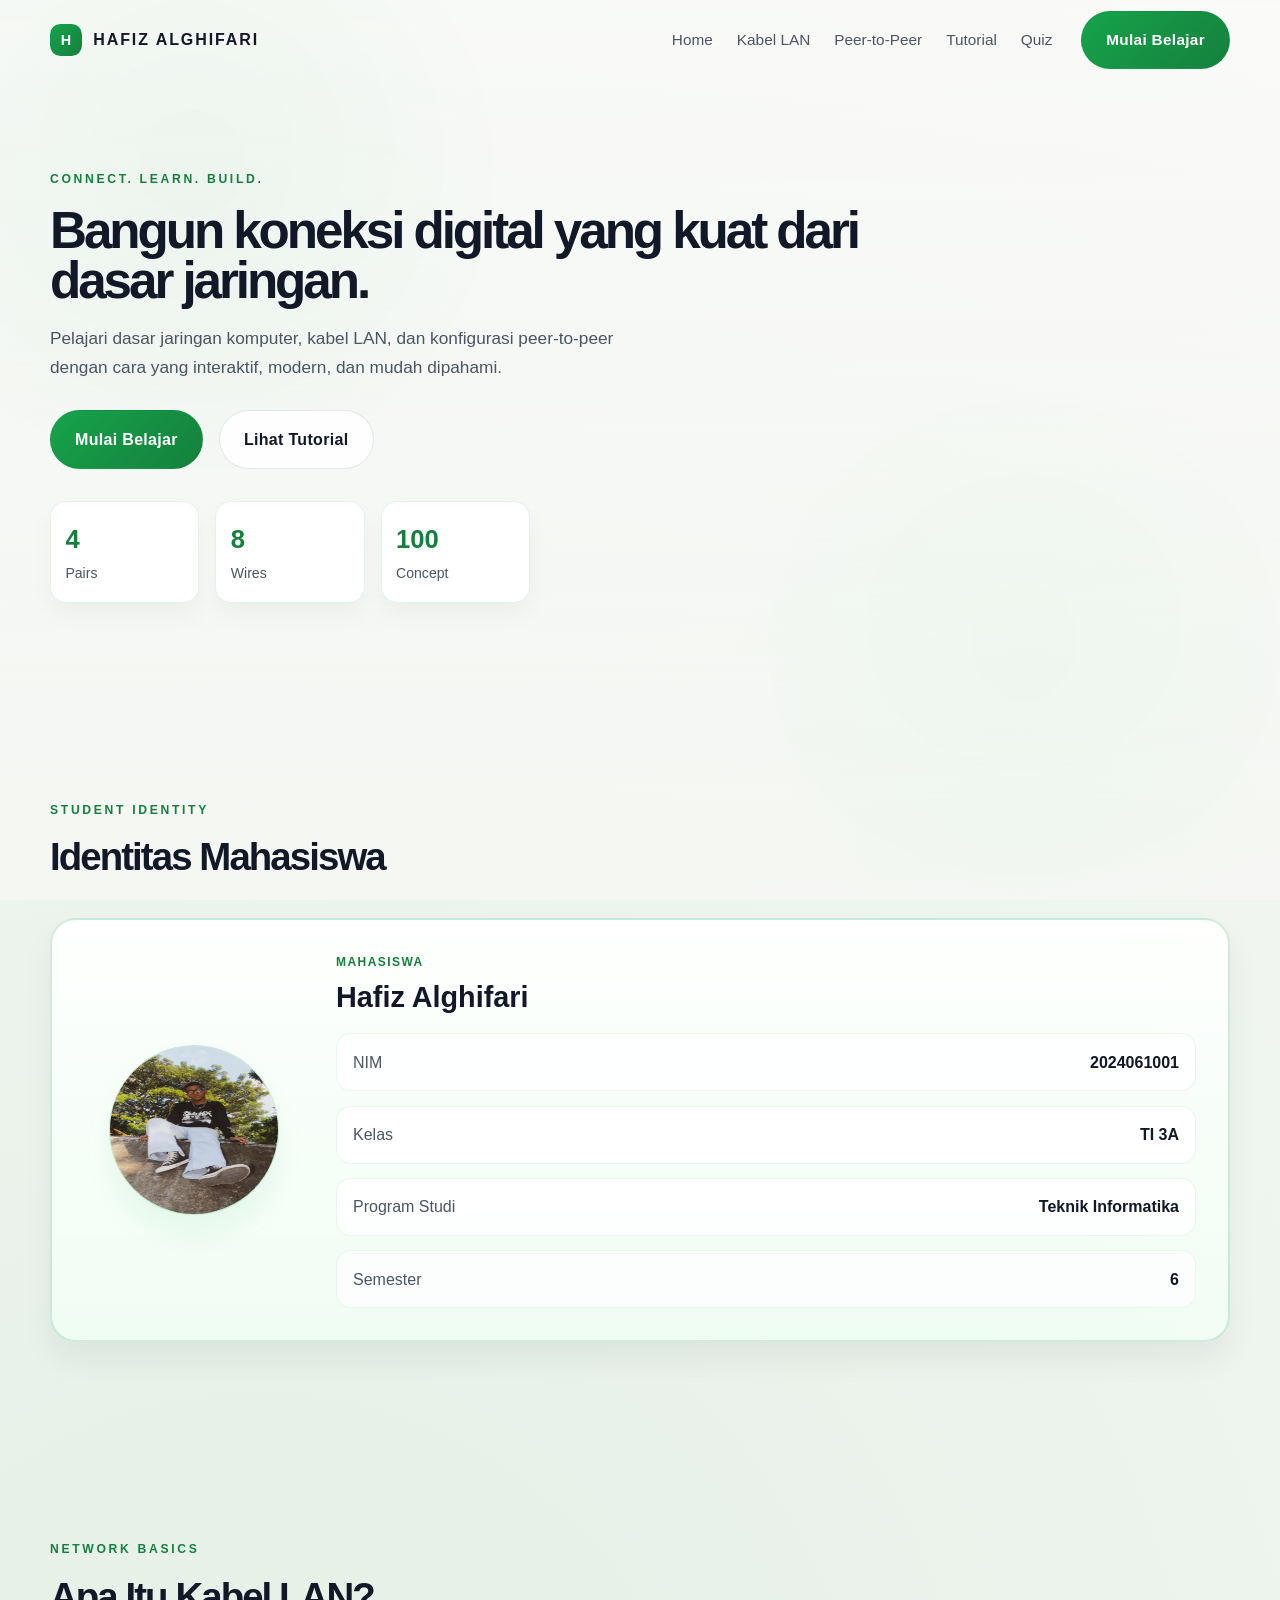
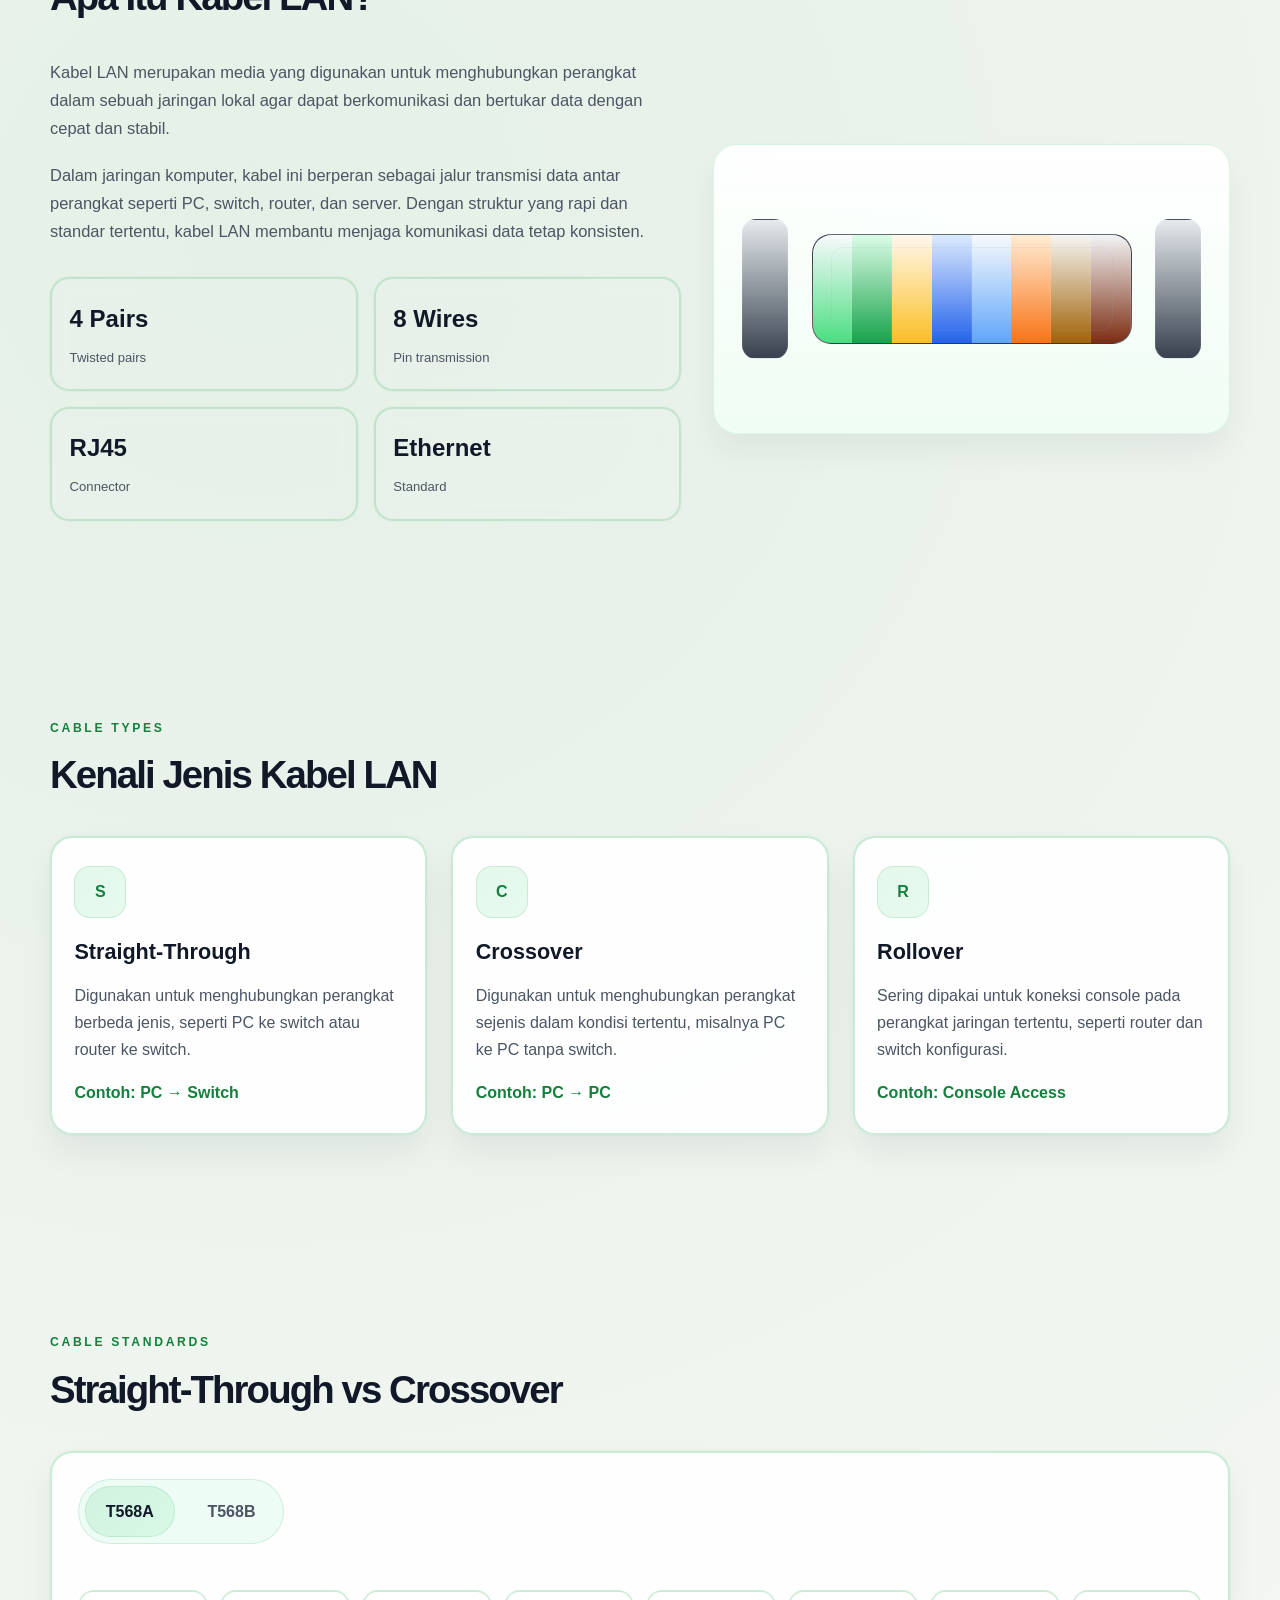
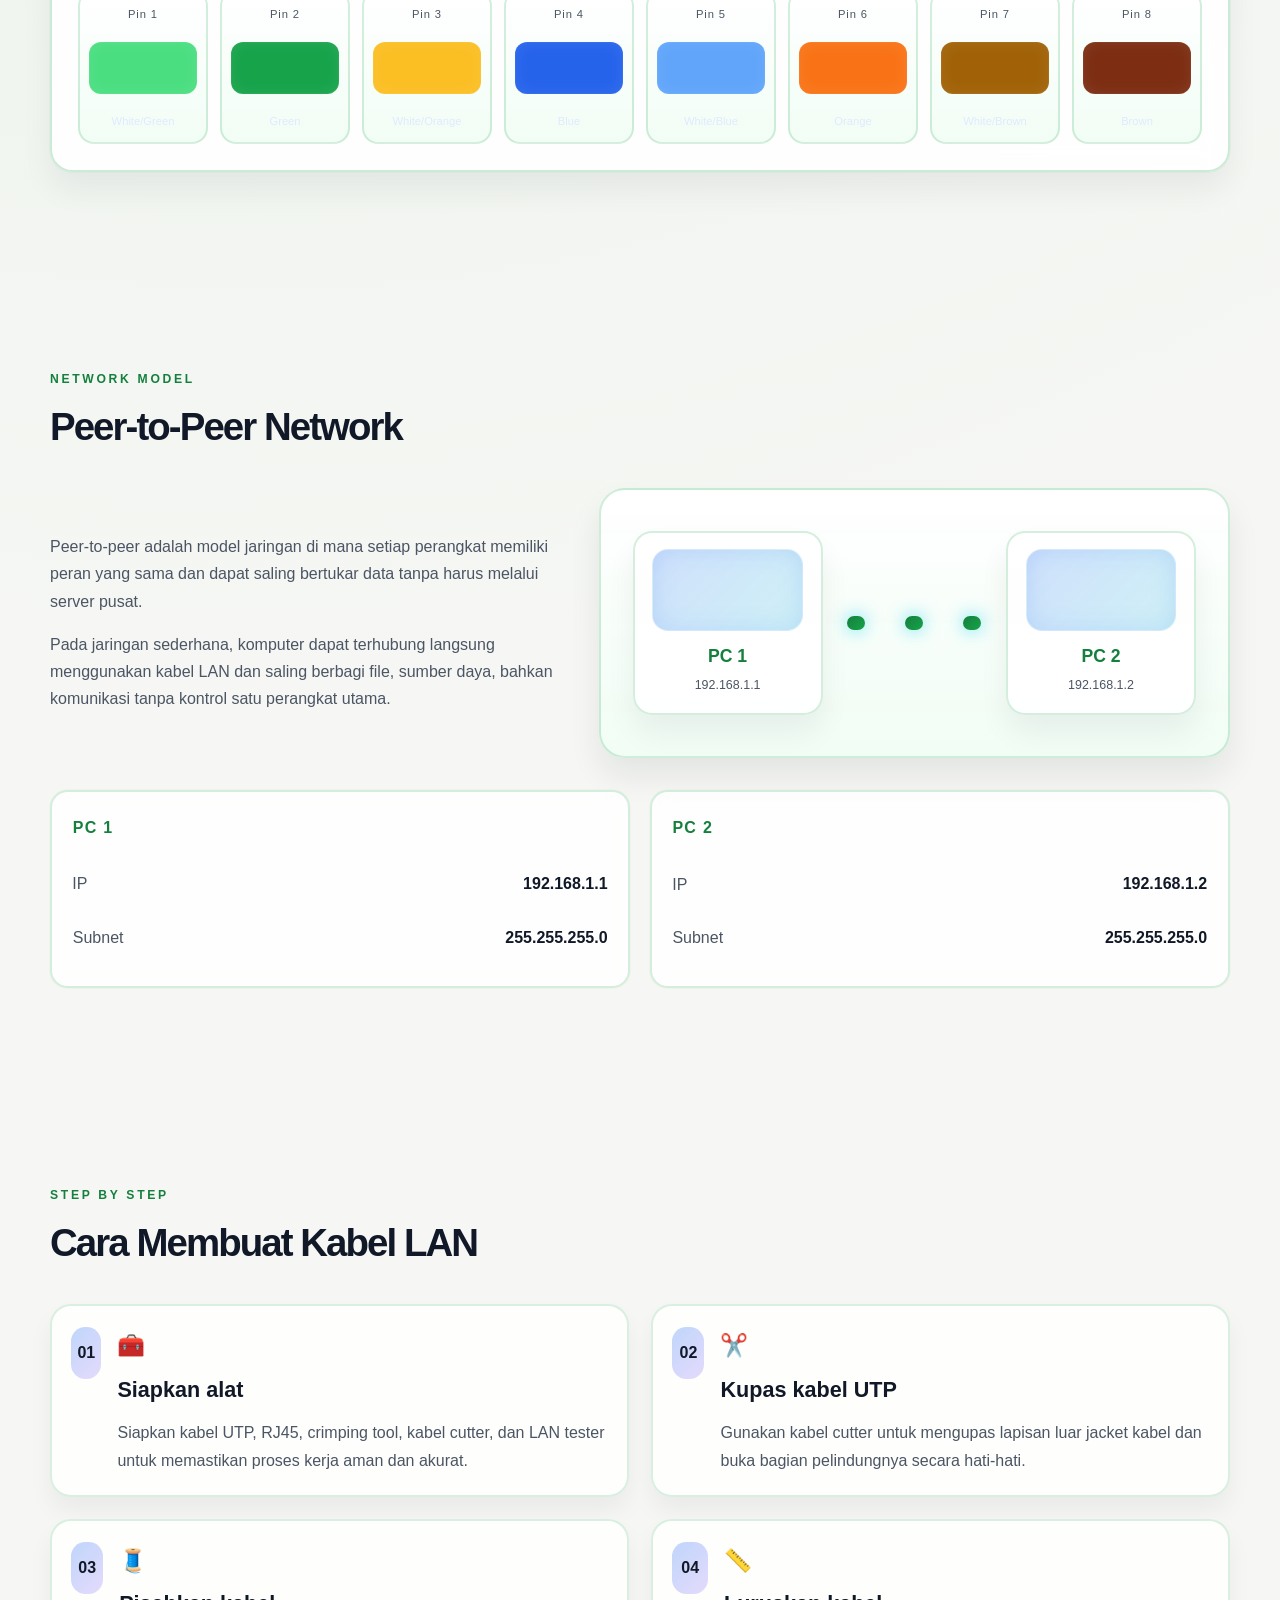
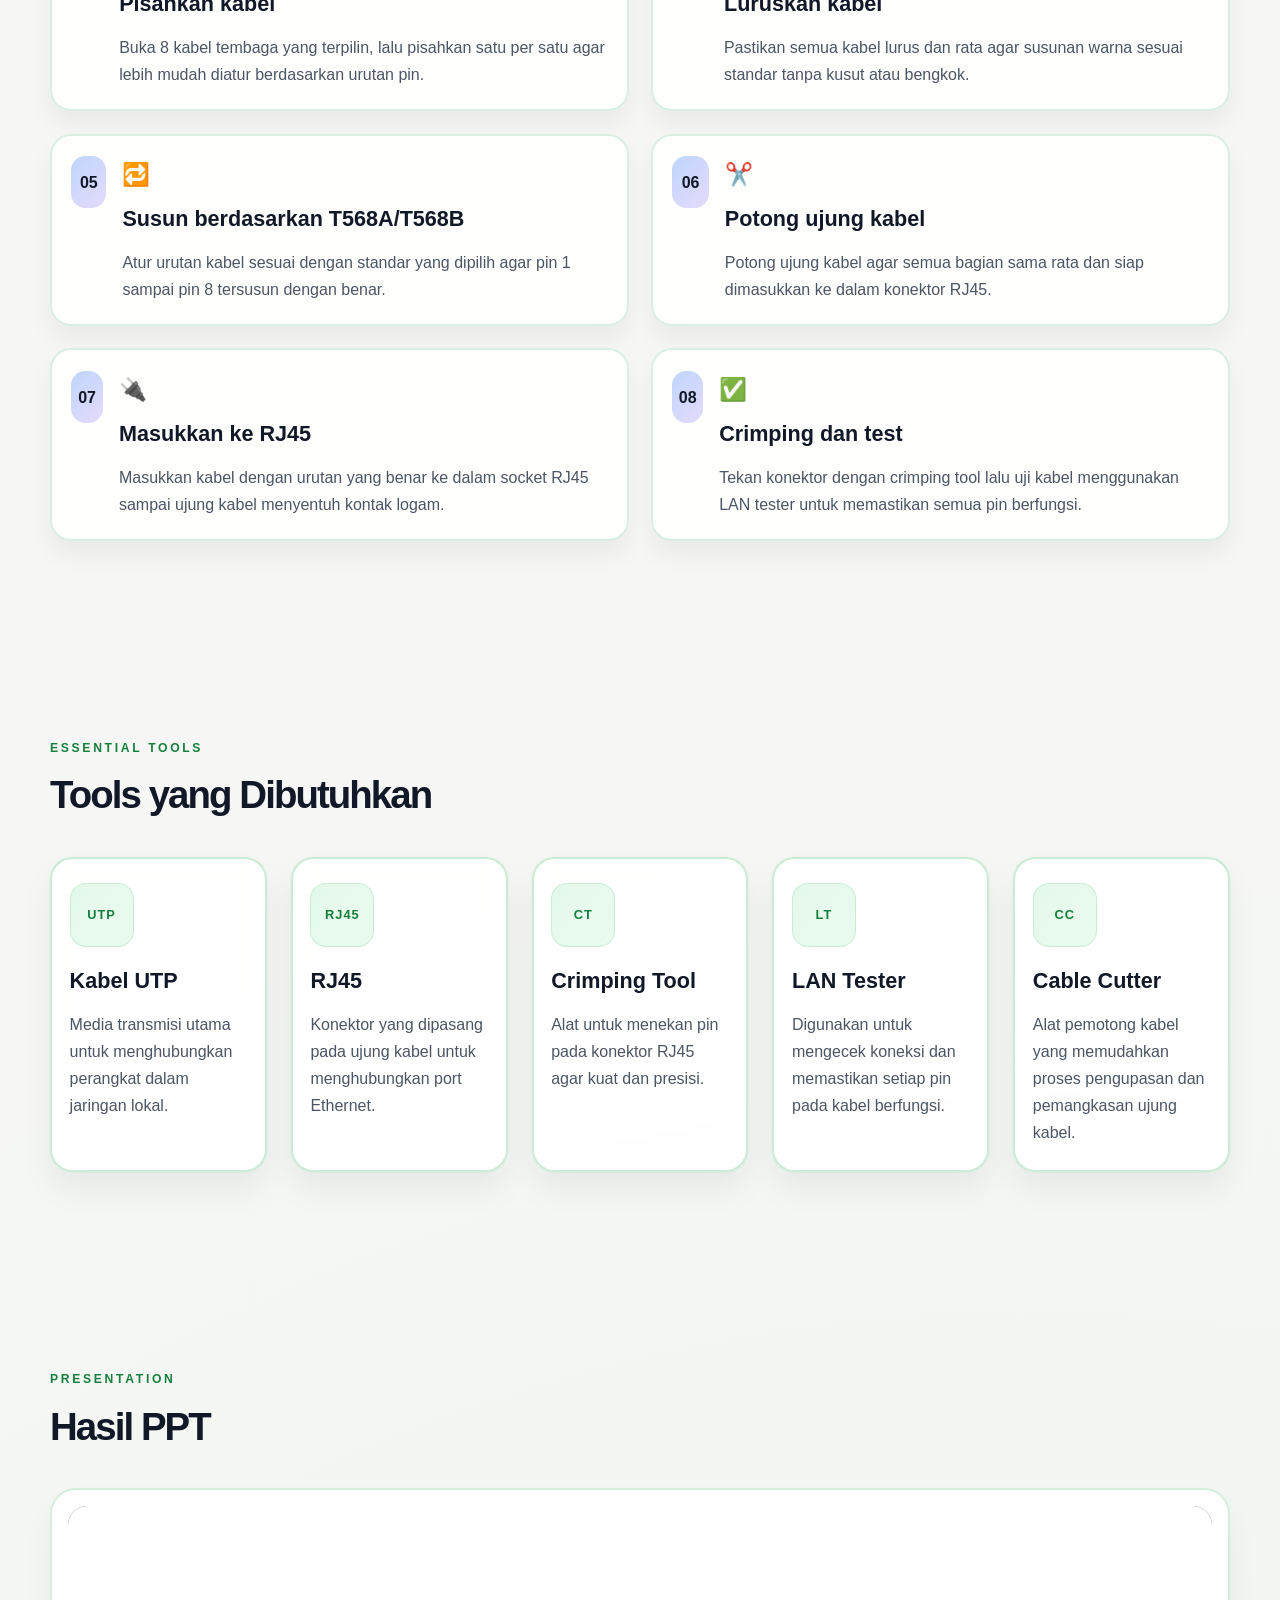
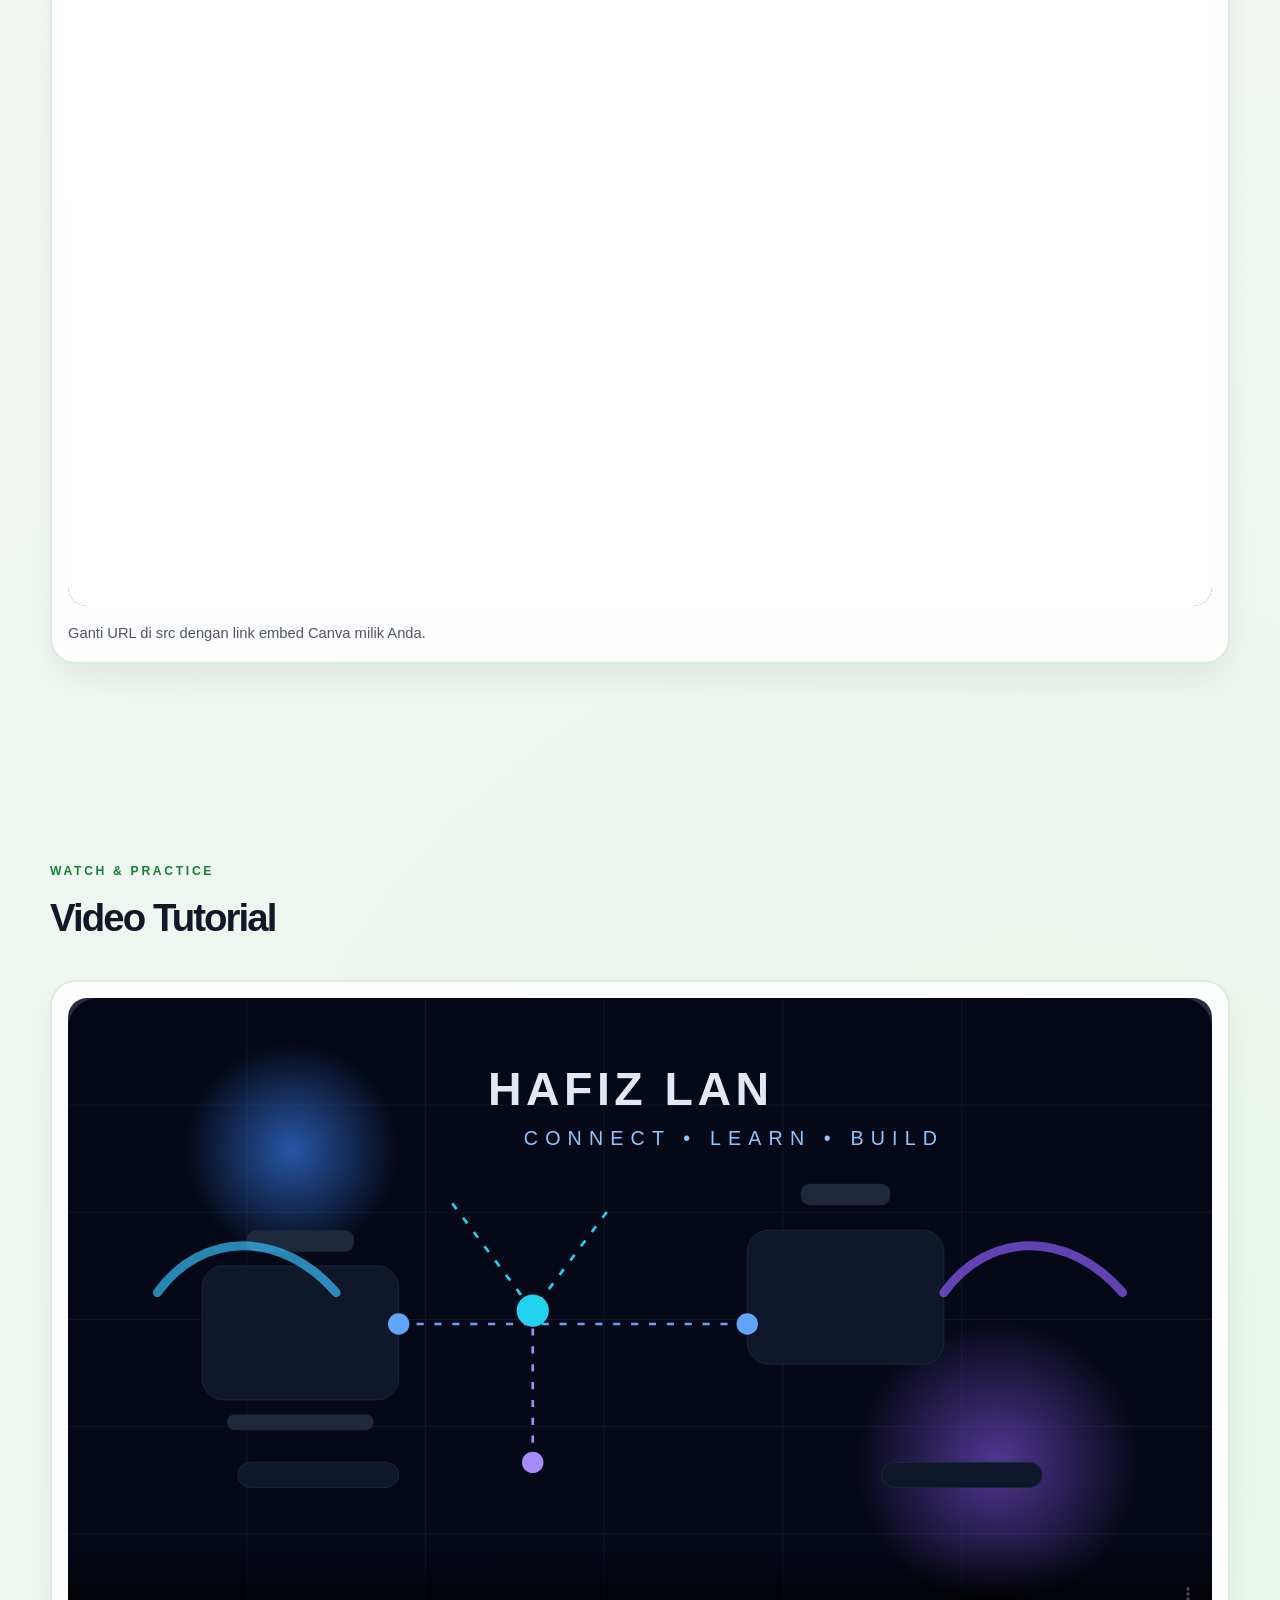
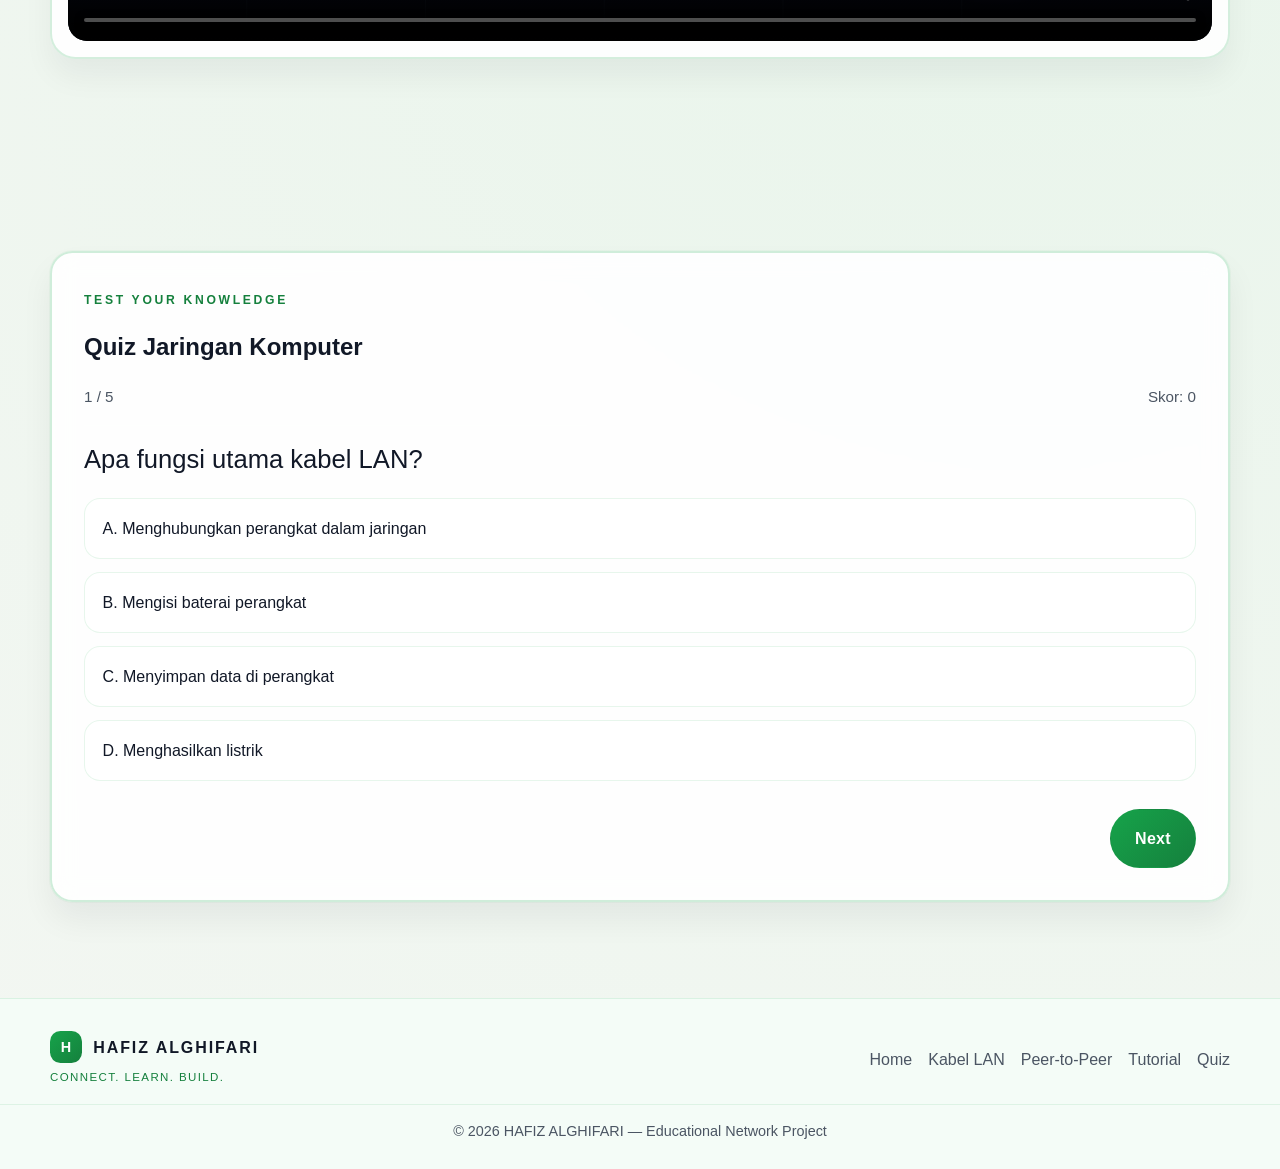
==== commit bbc775dc: "Update index.html" ====
--- a/index.html
+++ b/index.html
@@ -86,7 +86,11 @@
 
           <div class="student-card reveal">
             <div class="student-photo-wrap">
-              <div class="student-photo">HM</div>
+              <img
+                class="student-photo"
+                src="assets/images/WhatsApp Image 2026-10-04 at 11.46.57.jpeg"
+                alt="Foto Hafiz Alghifari"
+              />
             </div>
 
             <div class="student-info">
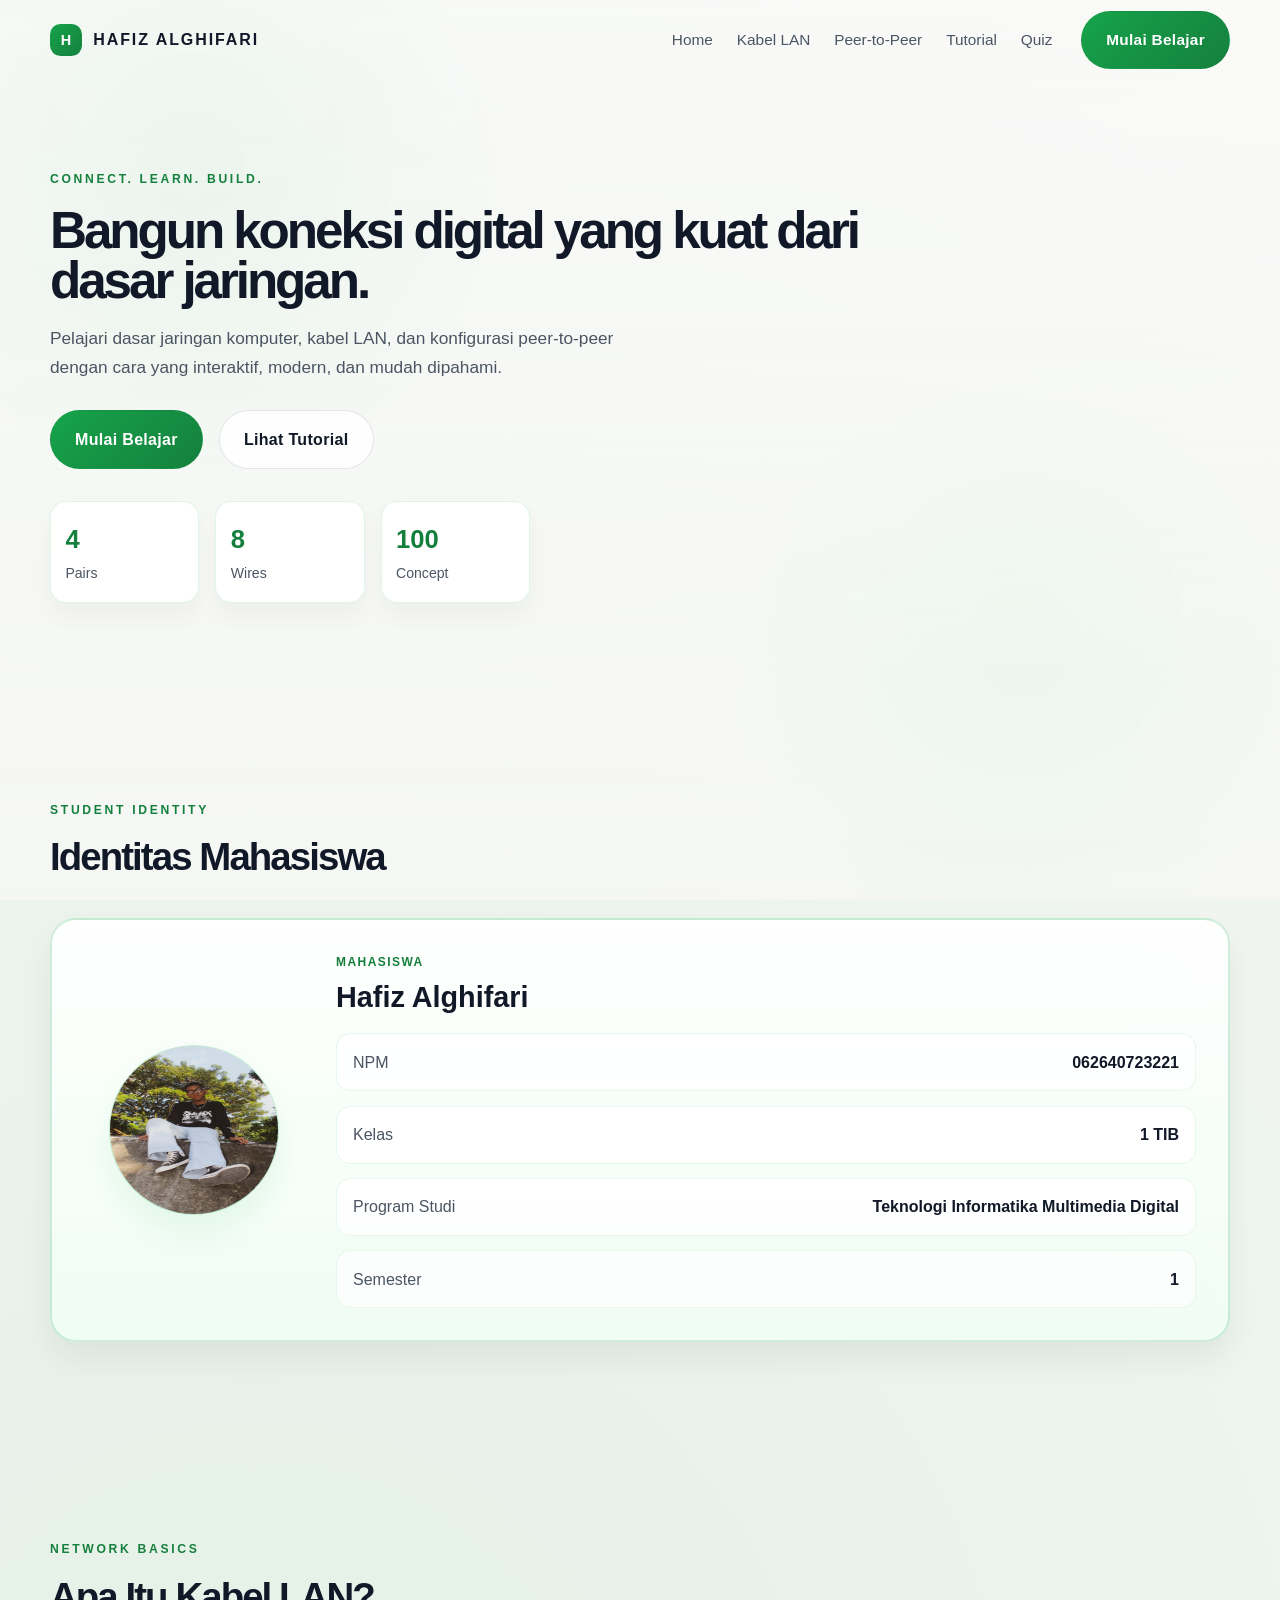
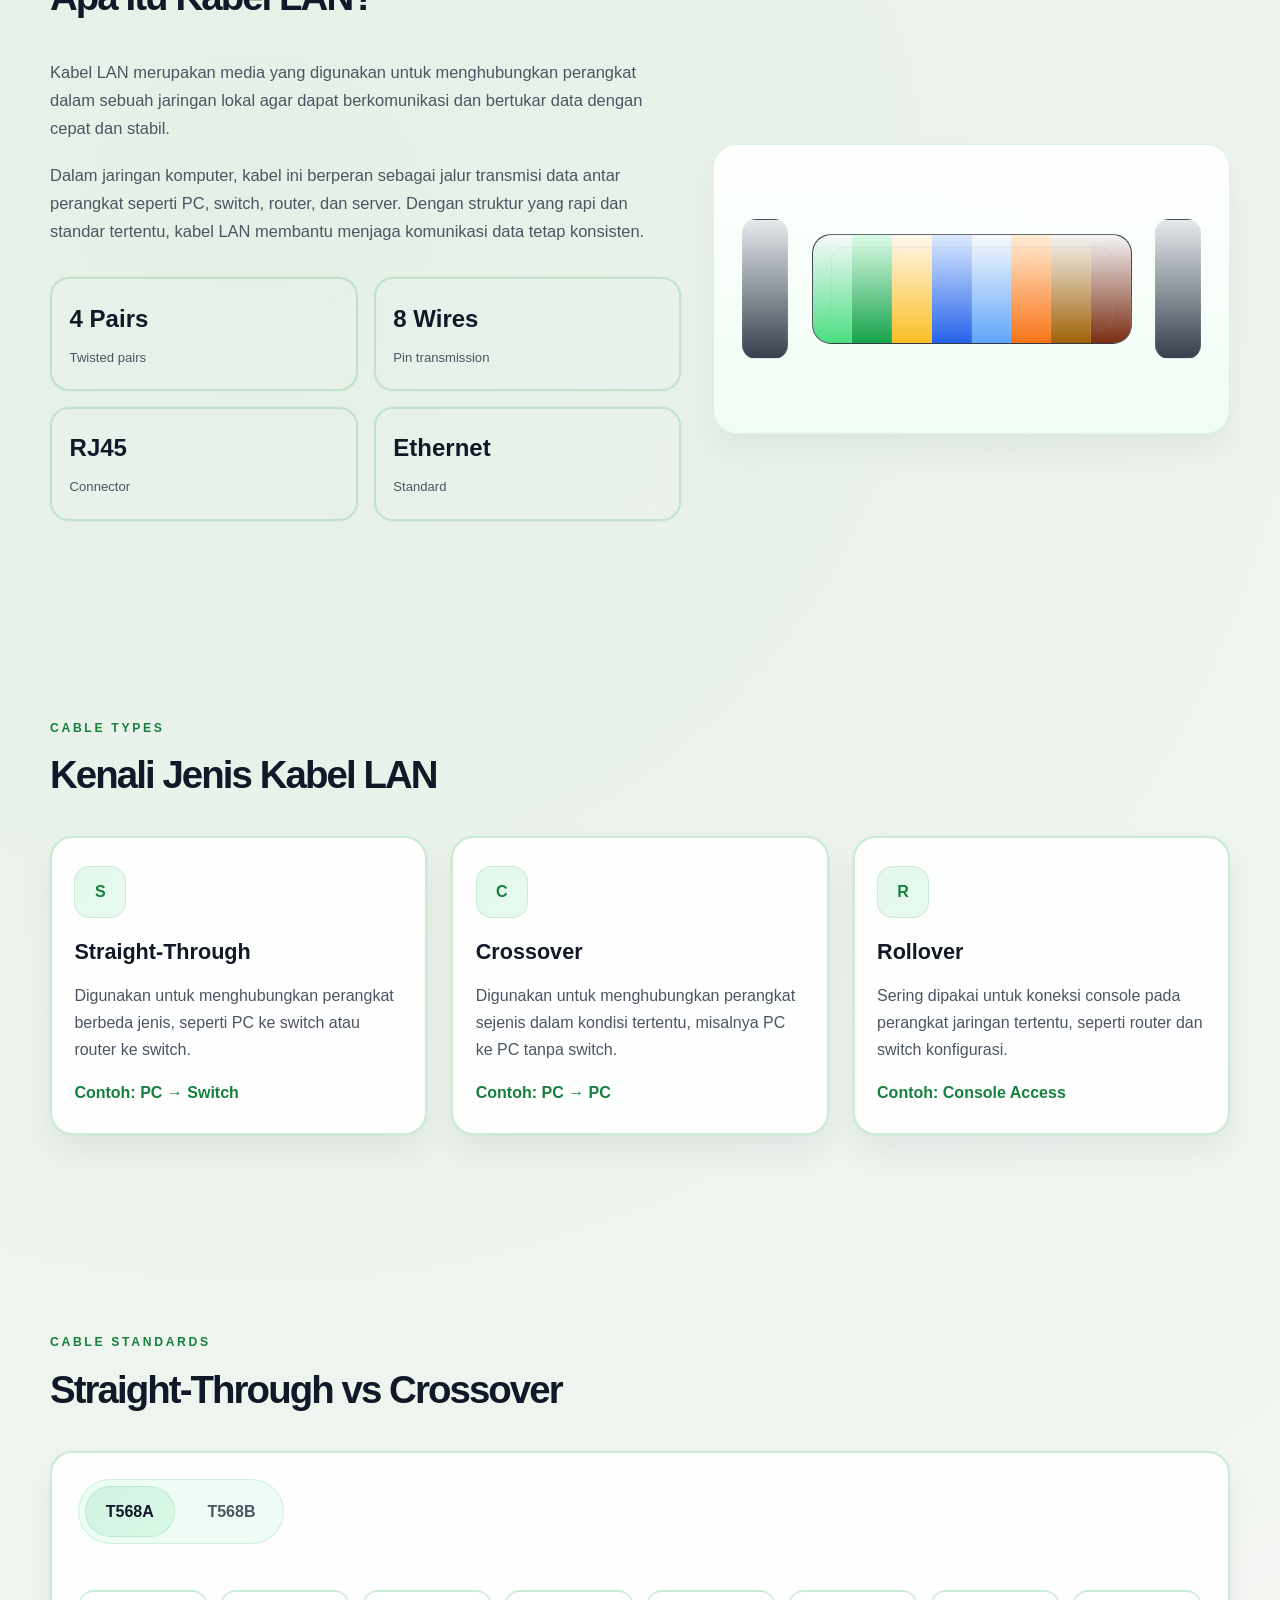
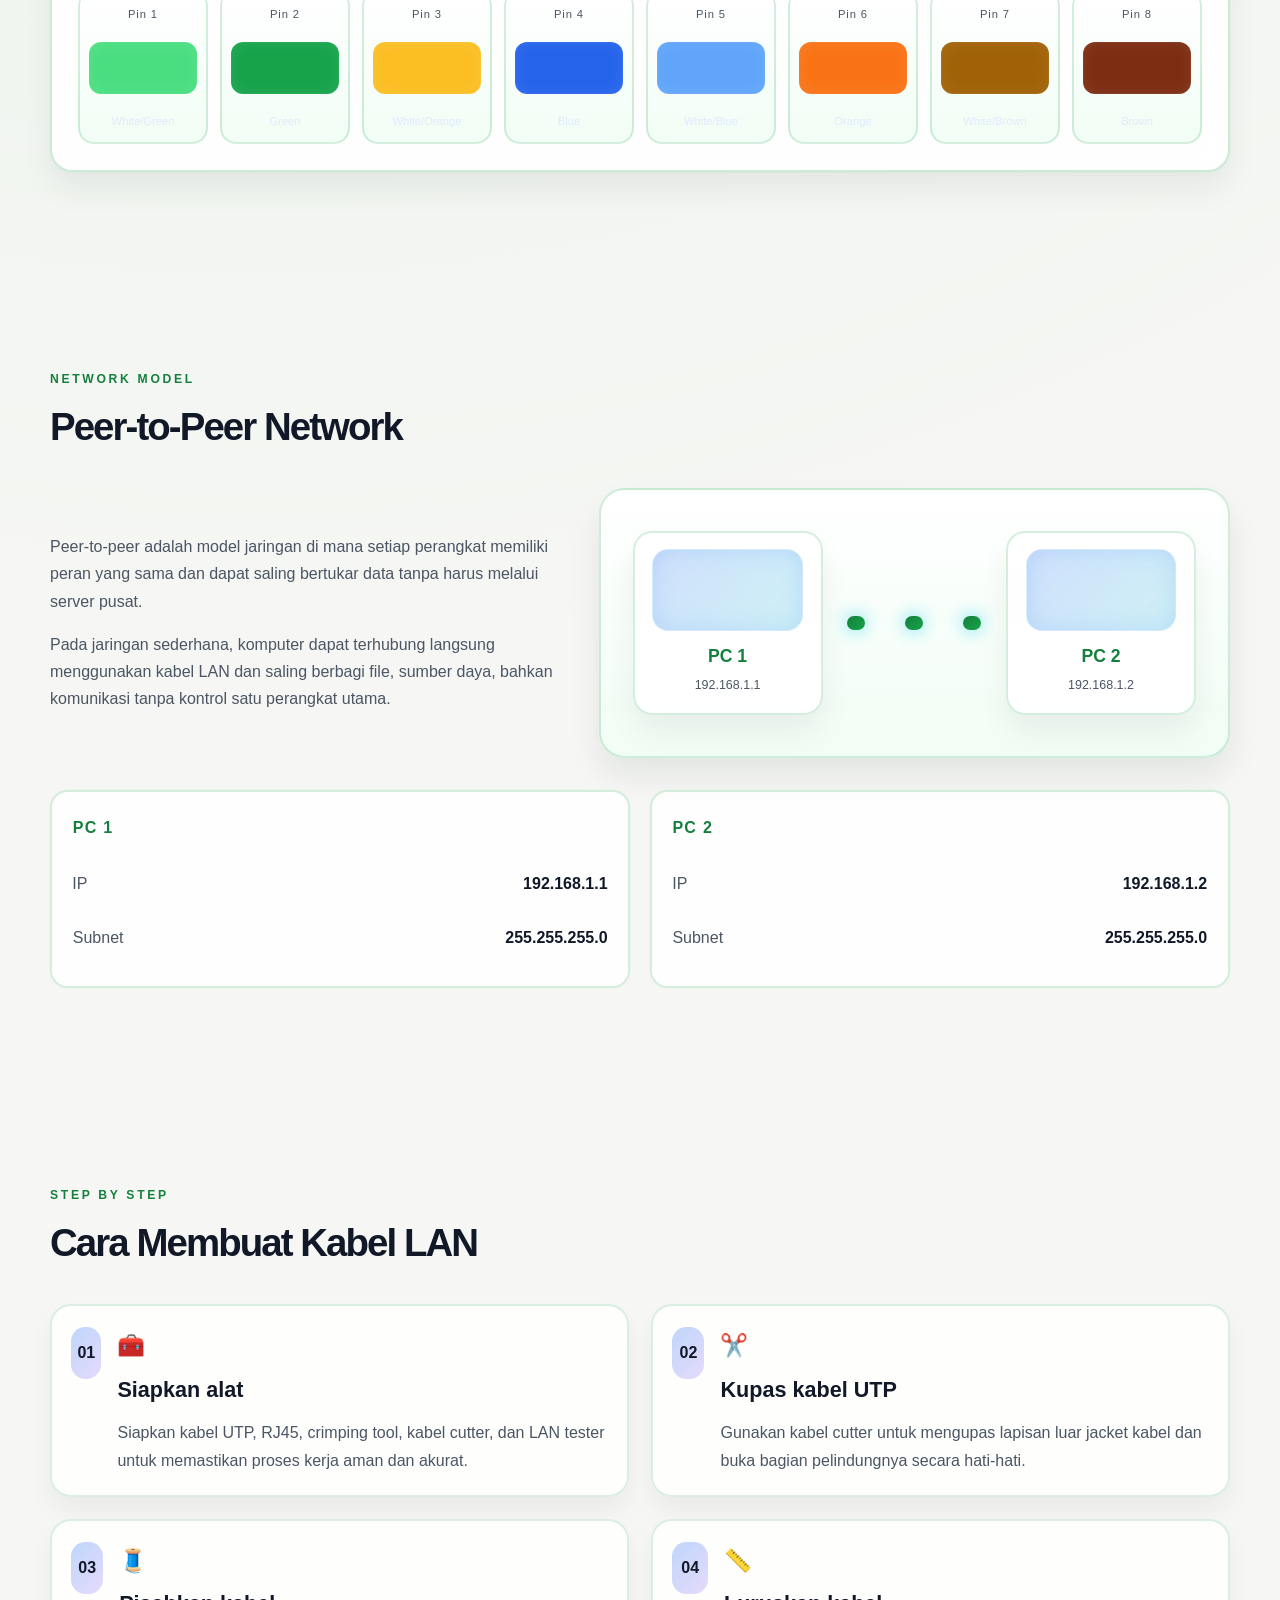
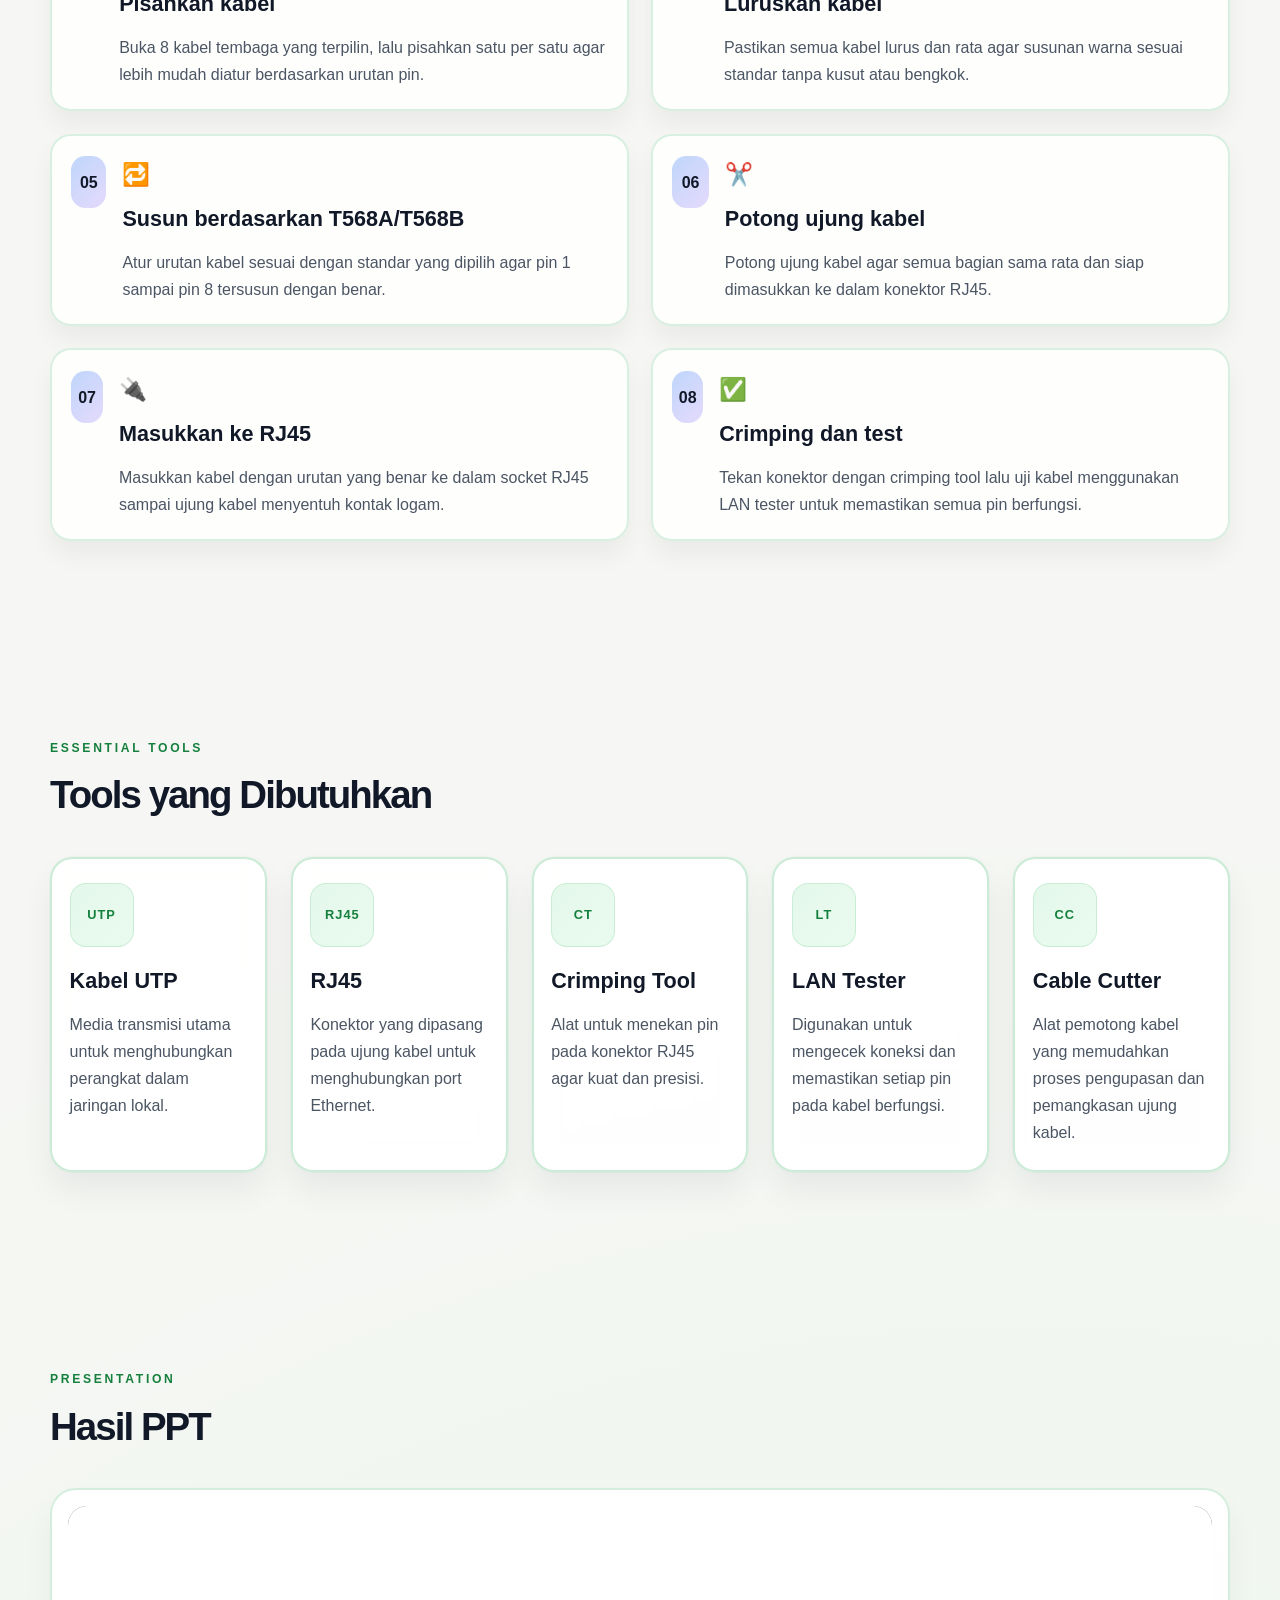
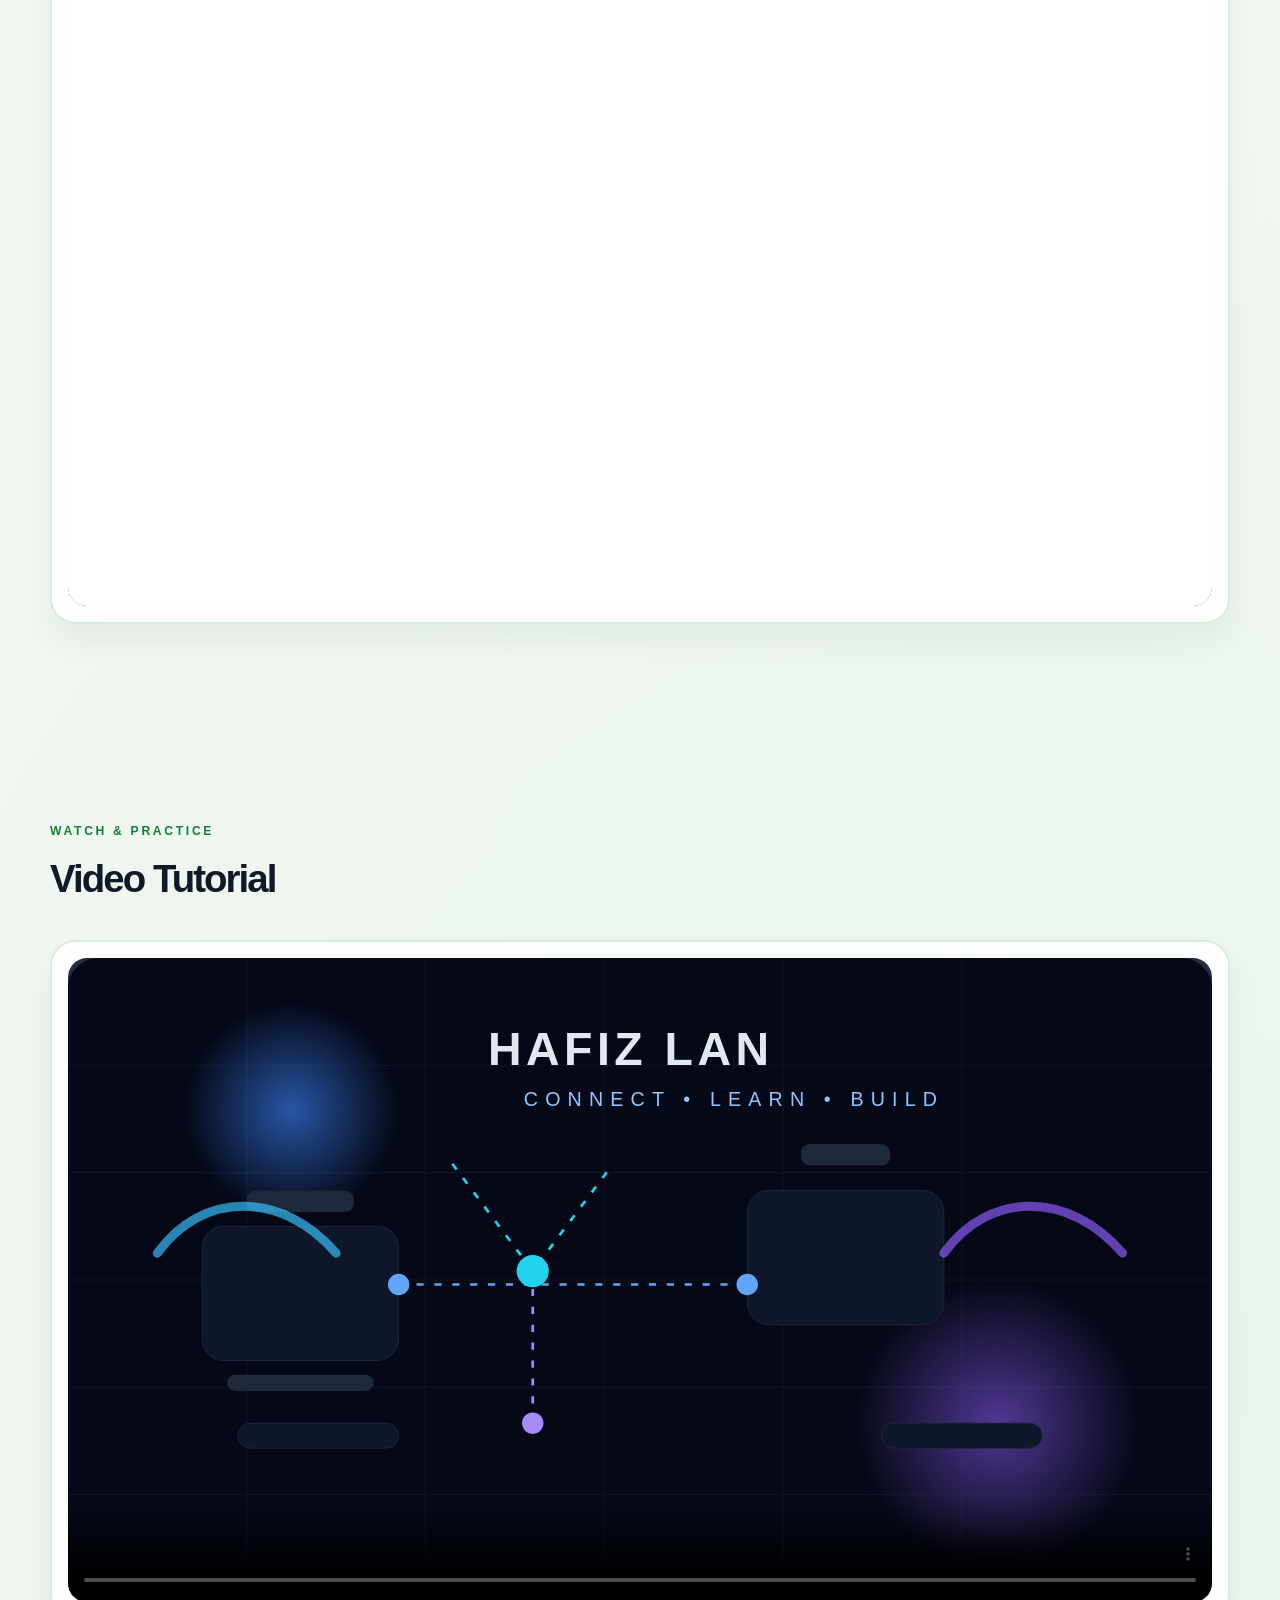
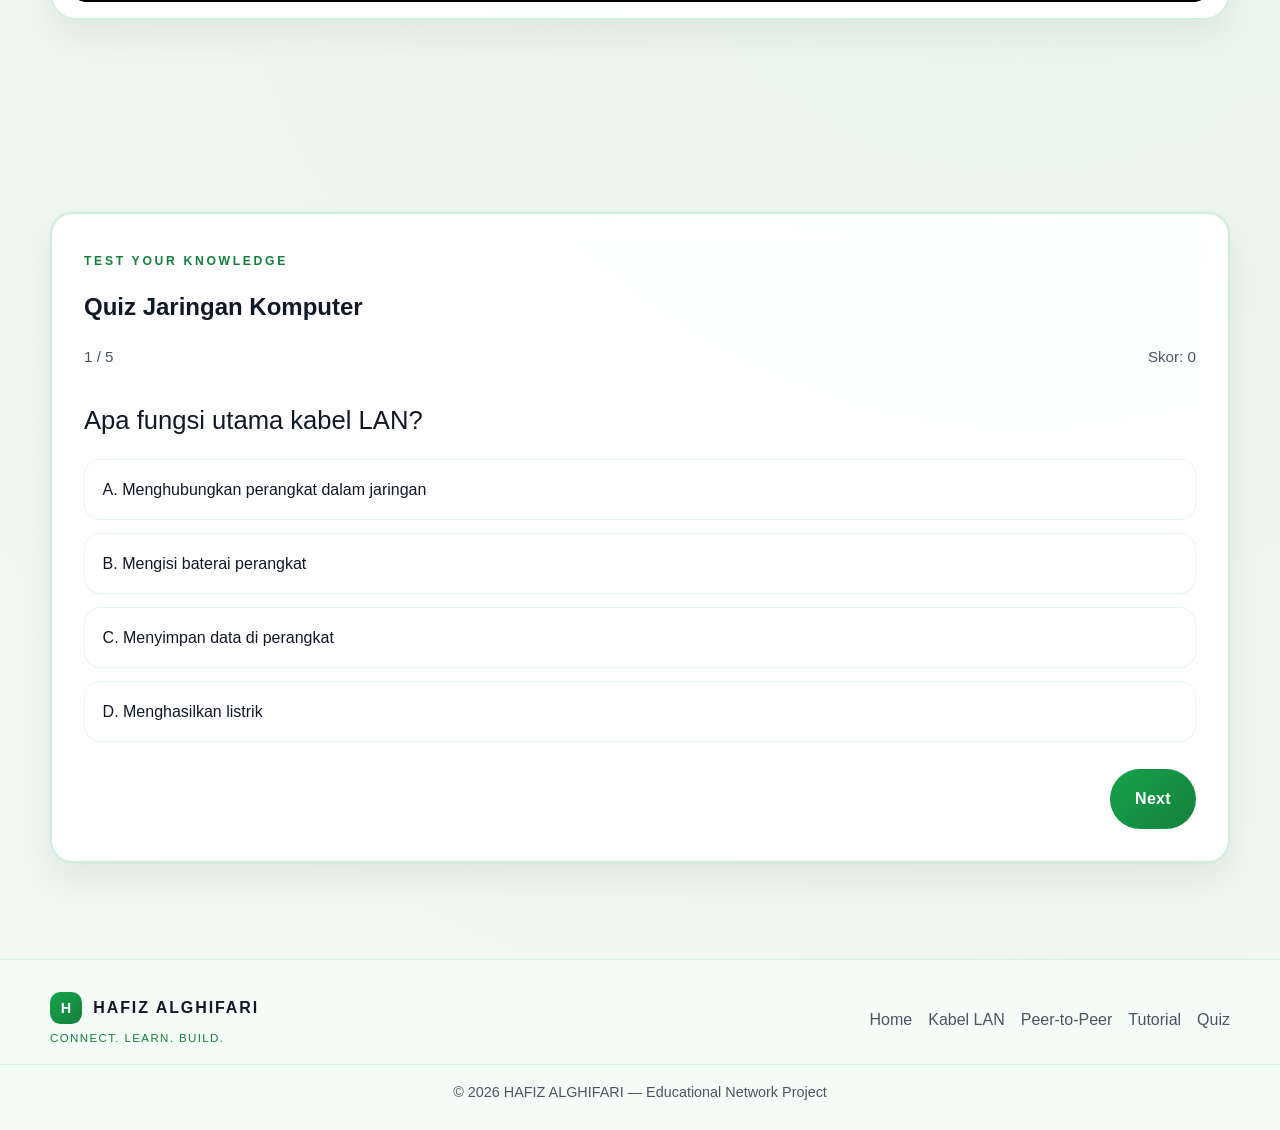
==== commit c045cd8b: "Add files via upload" ====
--- a/index.html
+++ b/index.html
@@ -97,10 +97,10 @@
               <p class="student-role">Mahasiswa</p>
               <h3>Hafiz Alghifari</h3>
               <ul>
-                <li><span>NIM</span><strong>2024061001</strong></li>
-                <li><span>Kelas</span><strong>TI 3A</strong></li>
-                <li><span>Program Studi</span><strong>Teknik Informatika</strong></li>
-                <li><span>Semester</span><strong>6</strong></li>
+                <li><span>NPM</span><strong>062640723221</strong></li>
+                <li><span>Kelas</span><strong>1 TIB</strong></li>
+                <li><span>Program Studi</span><strong>Teknologi Informatika Multimedia Digital</strong></li>
+                <li><span>Semester</span><strong>1</strong></li>
               </ul>
             </div>
           </div>
@@ -413,9 +413,6 @@
                 referrerpolicy="strict-origin-when-cross-origin"
               ></iframe>
             </div>
-            <p class="embed-note">
-              Ganti URL di src dengan link embed Canva milik Anda.
-            </p>
           </div>
         </div>
       </section>
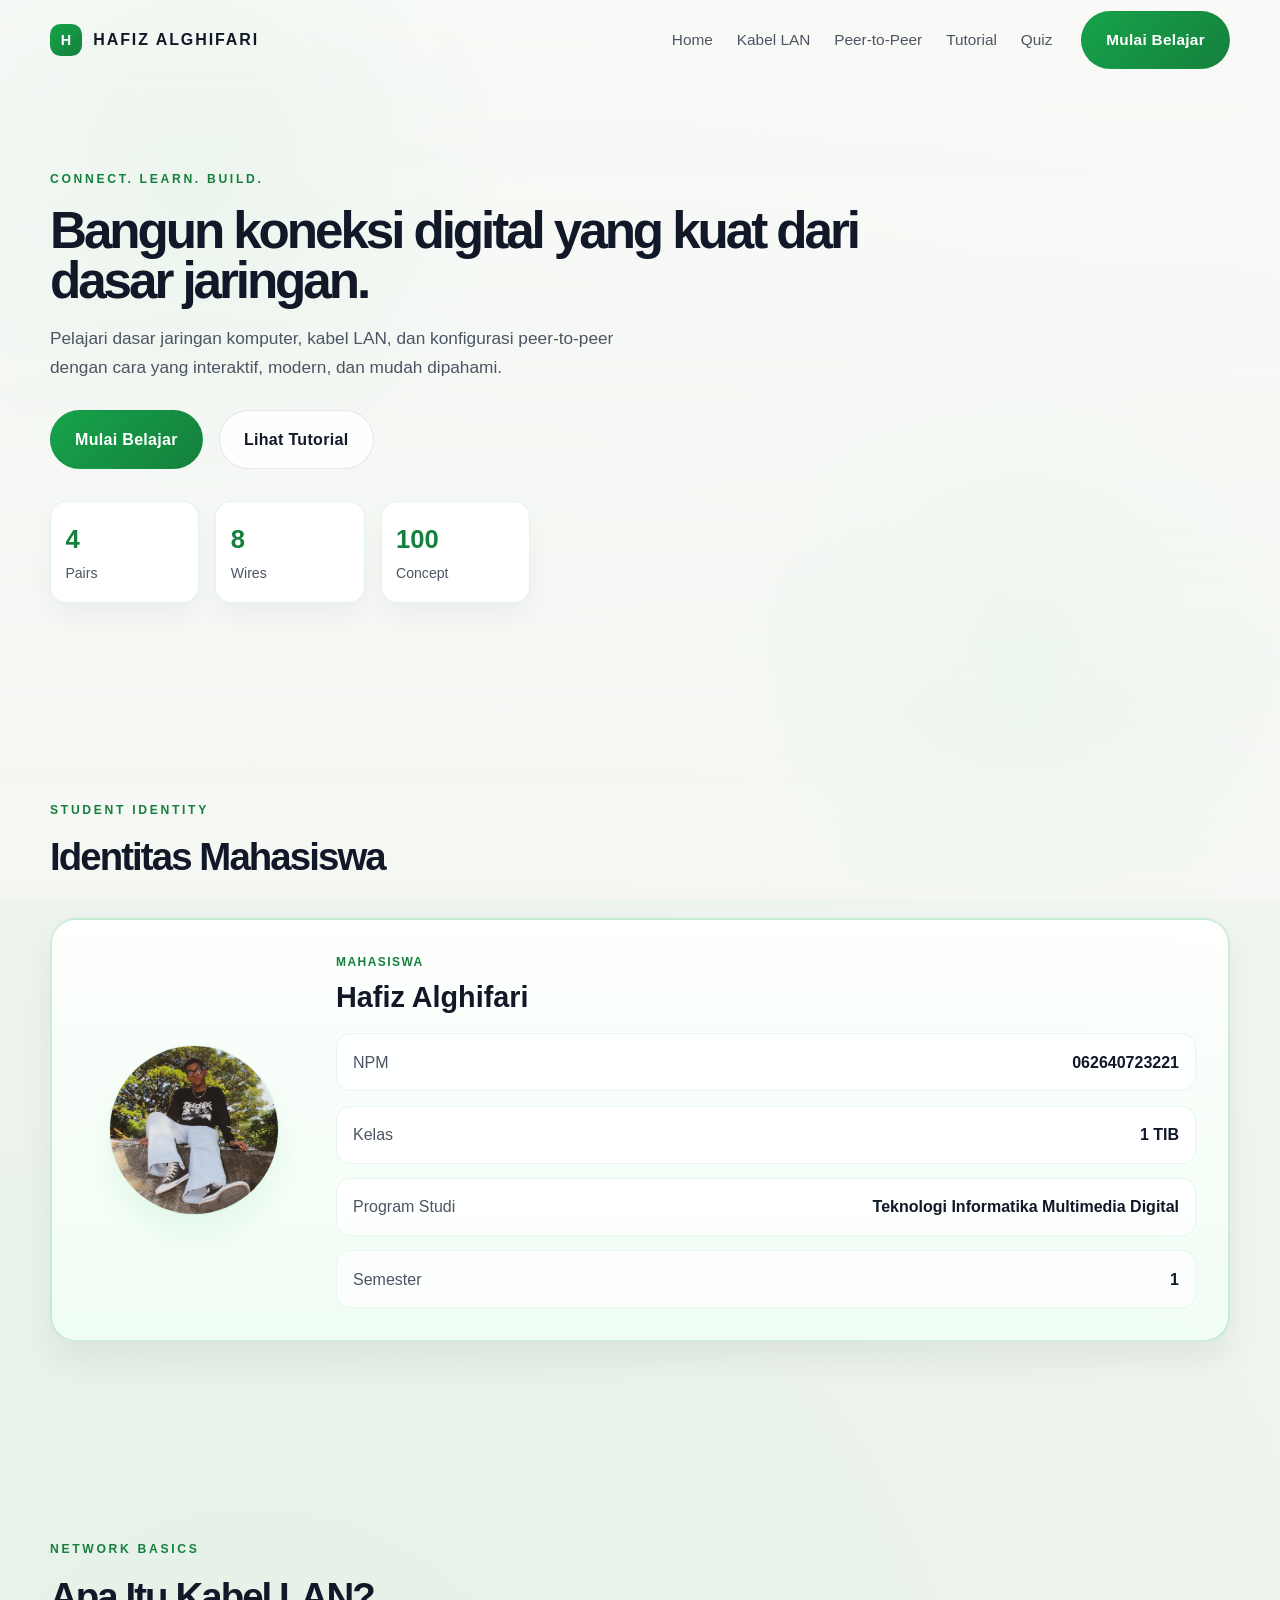
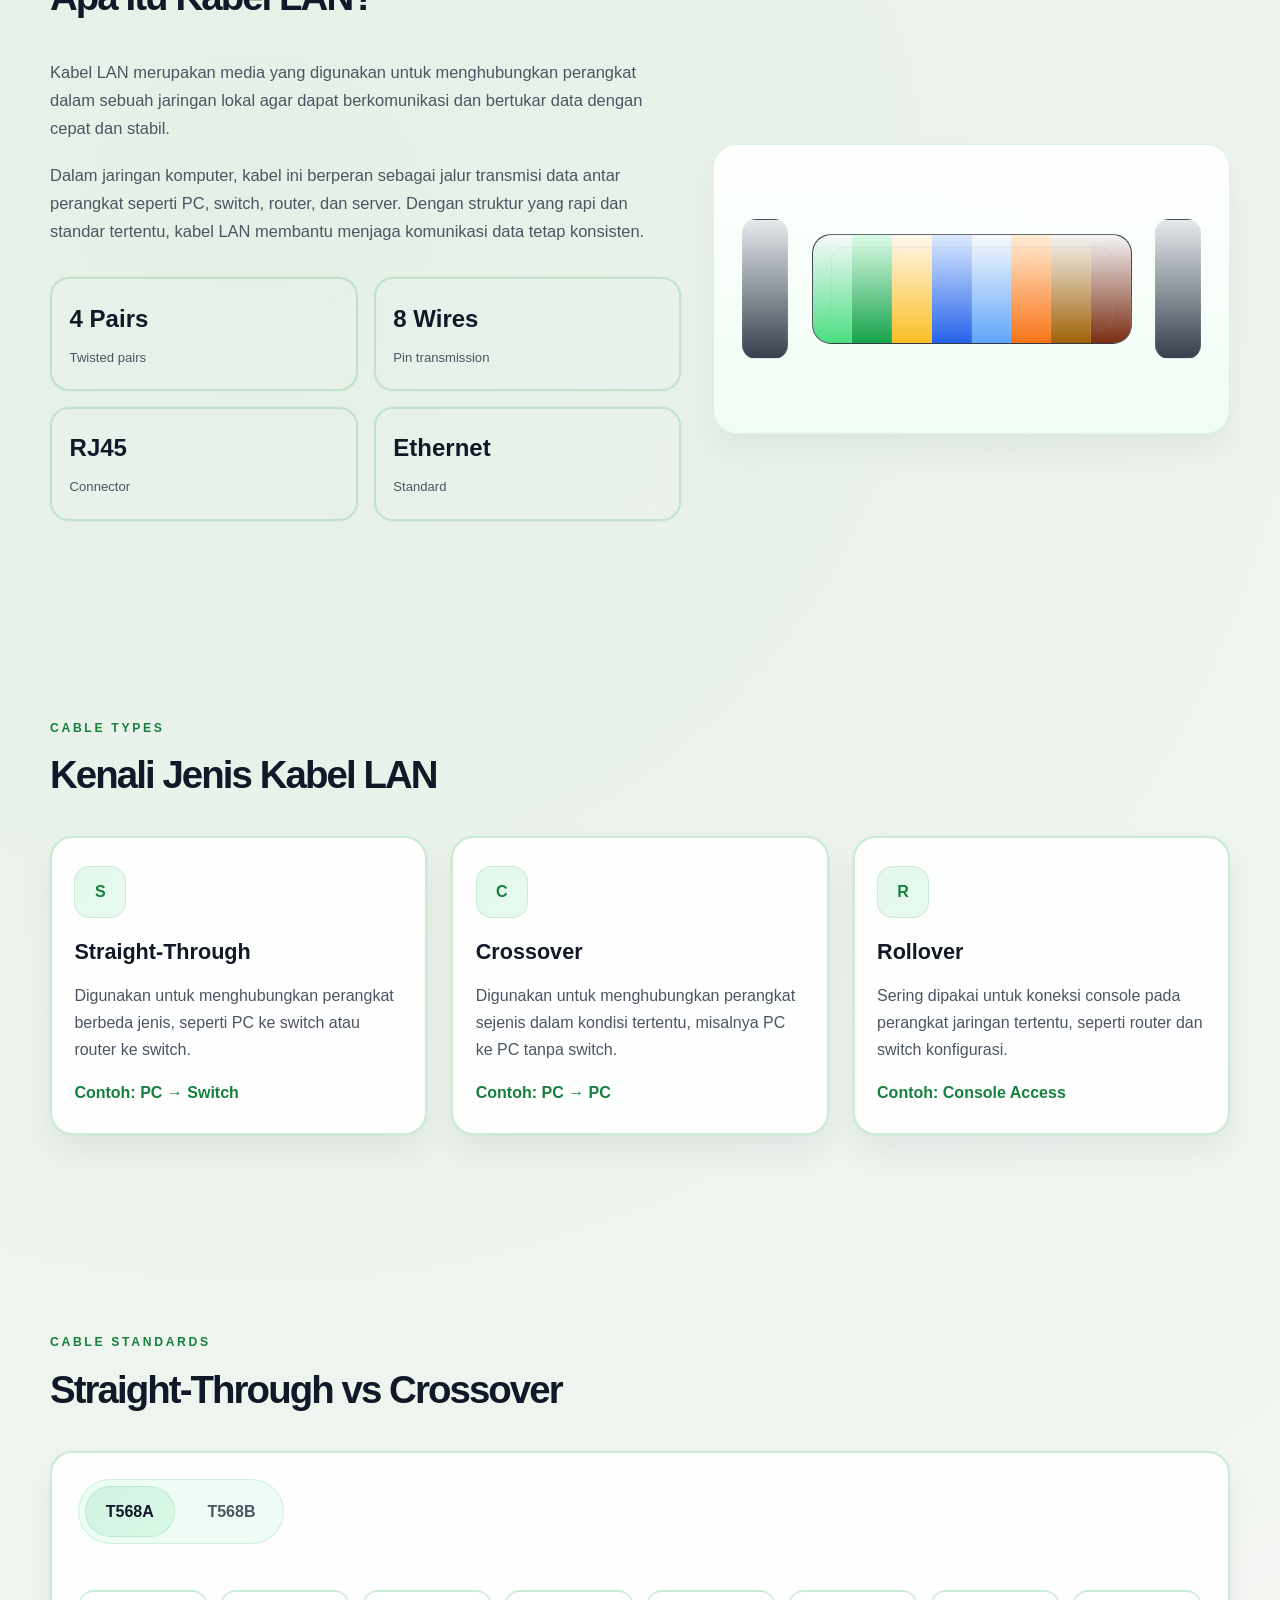
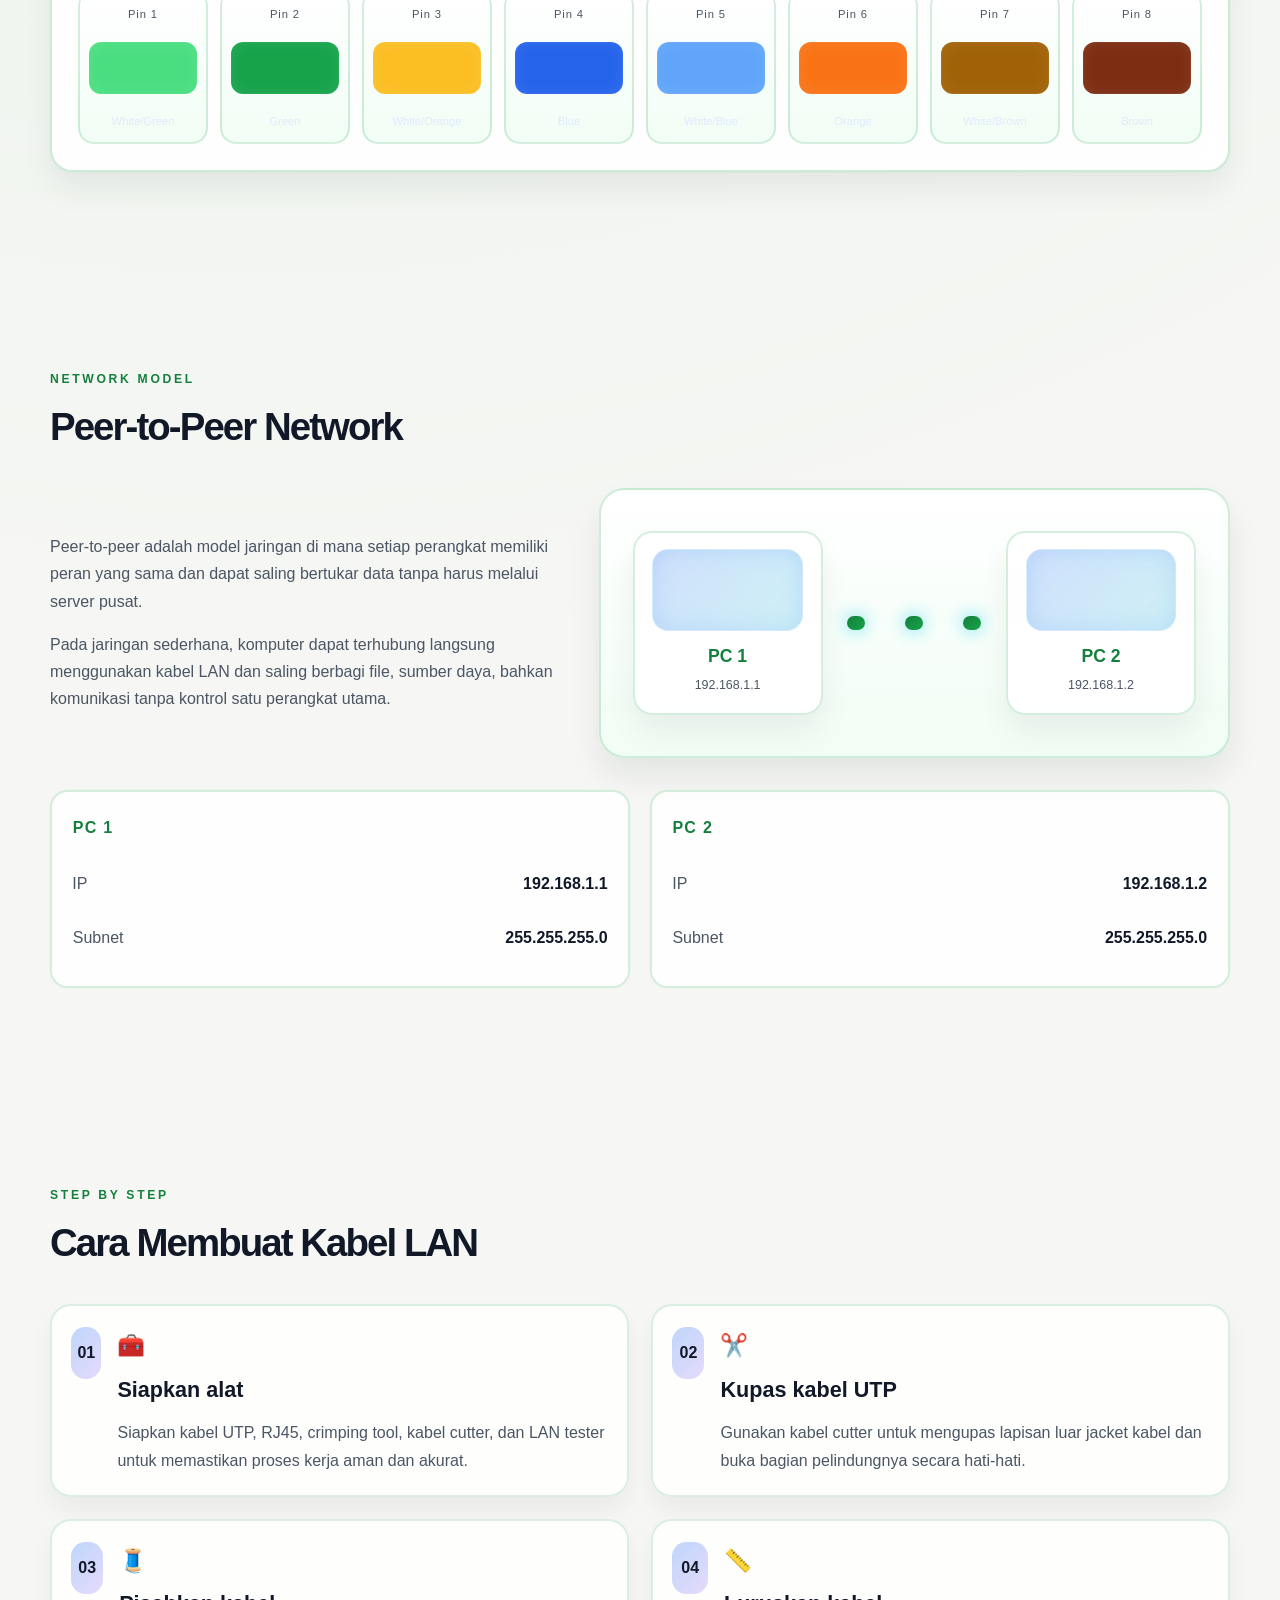
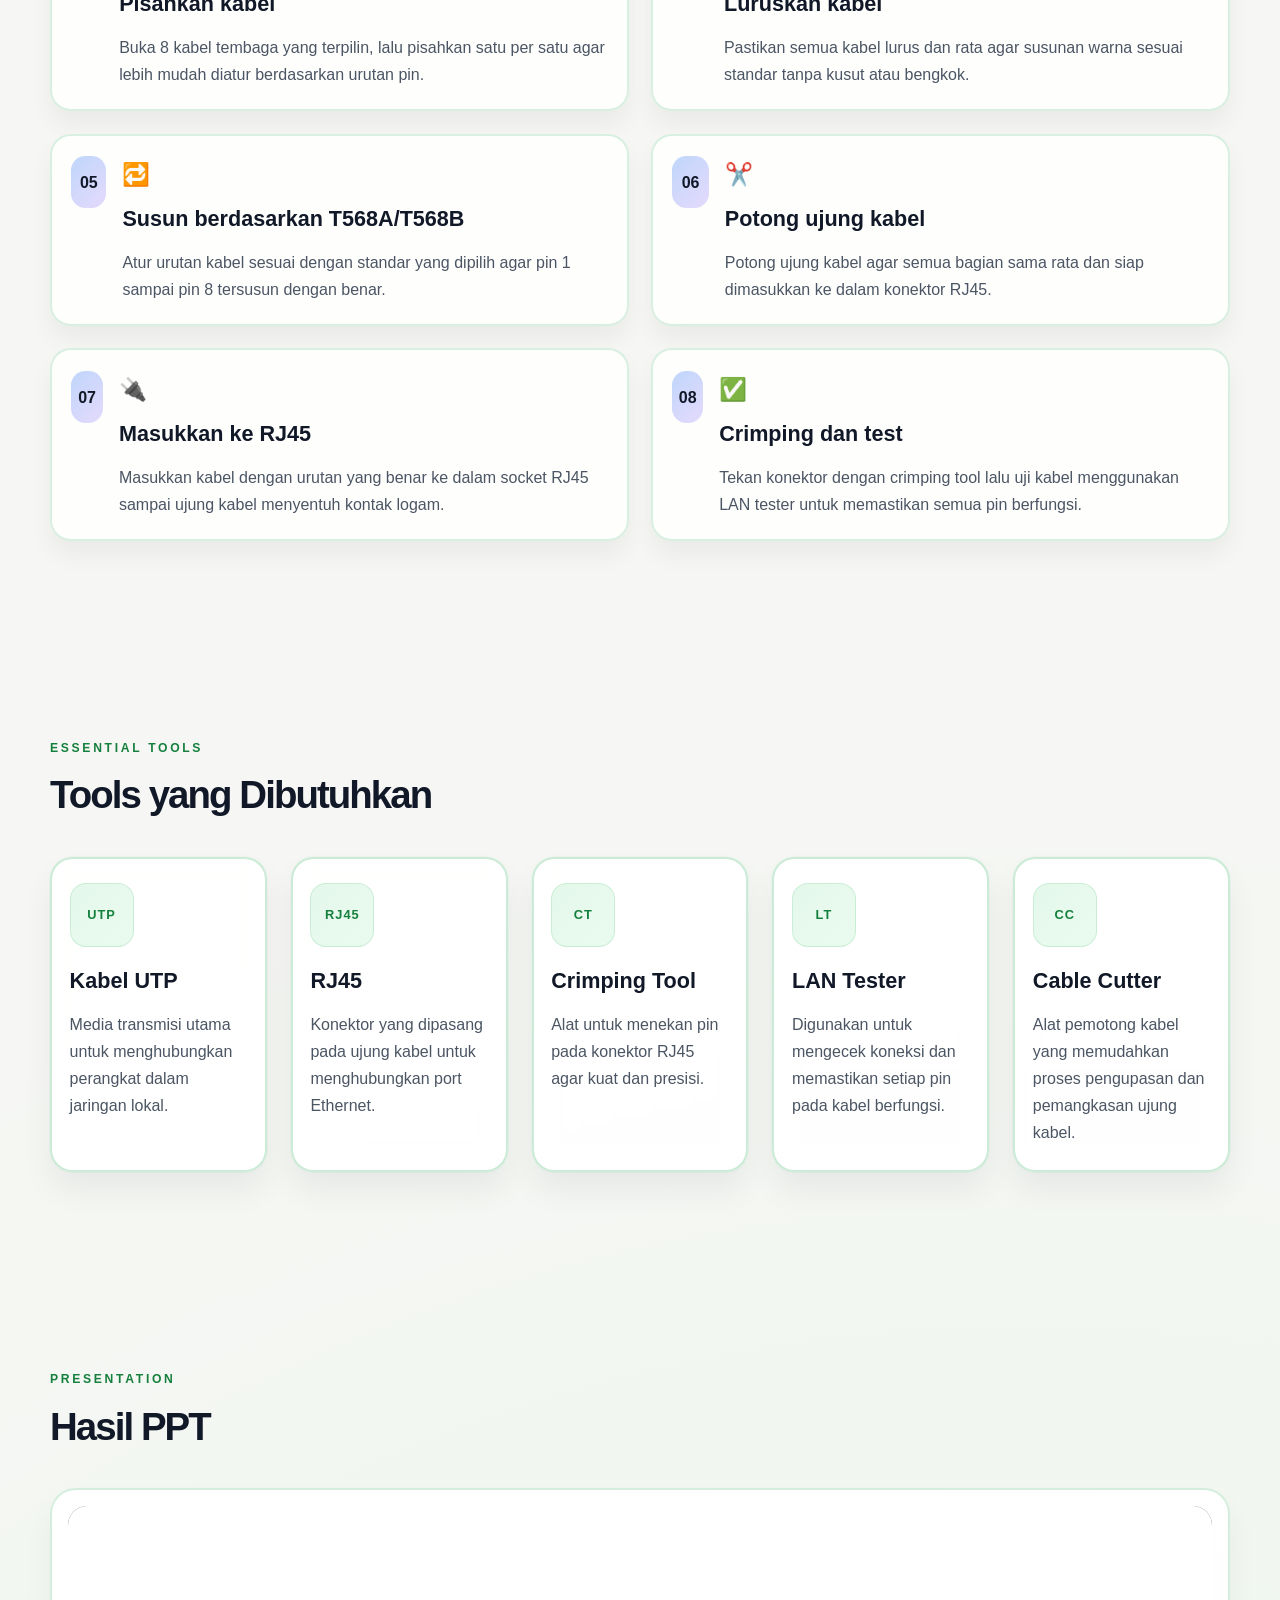
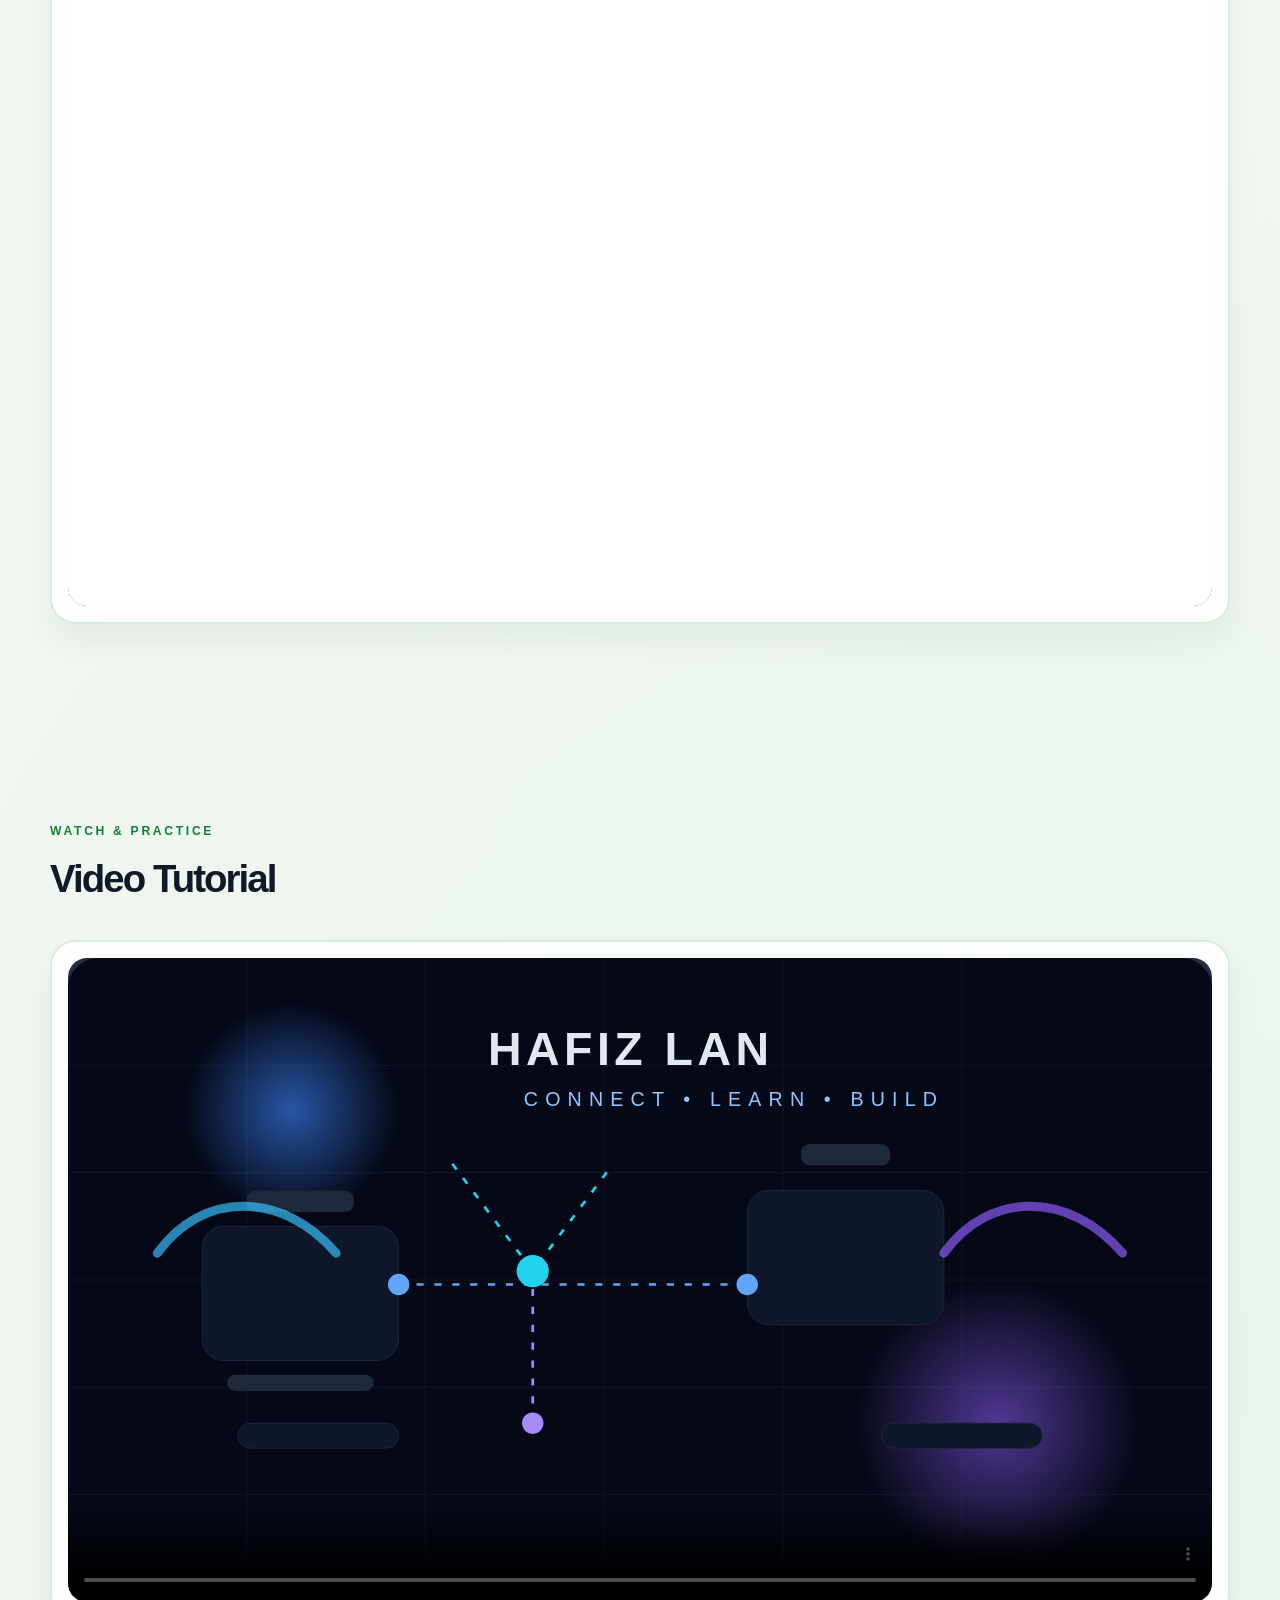
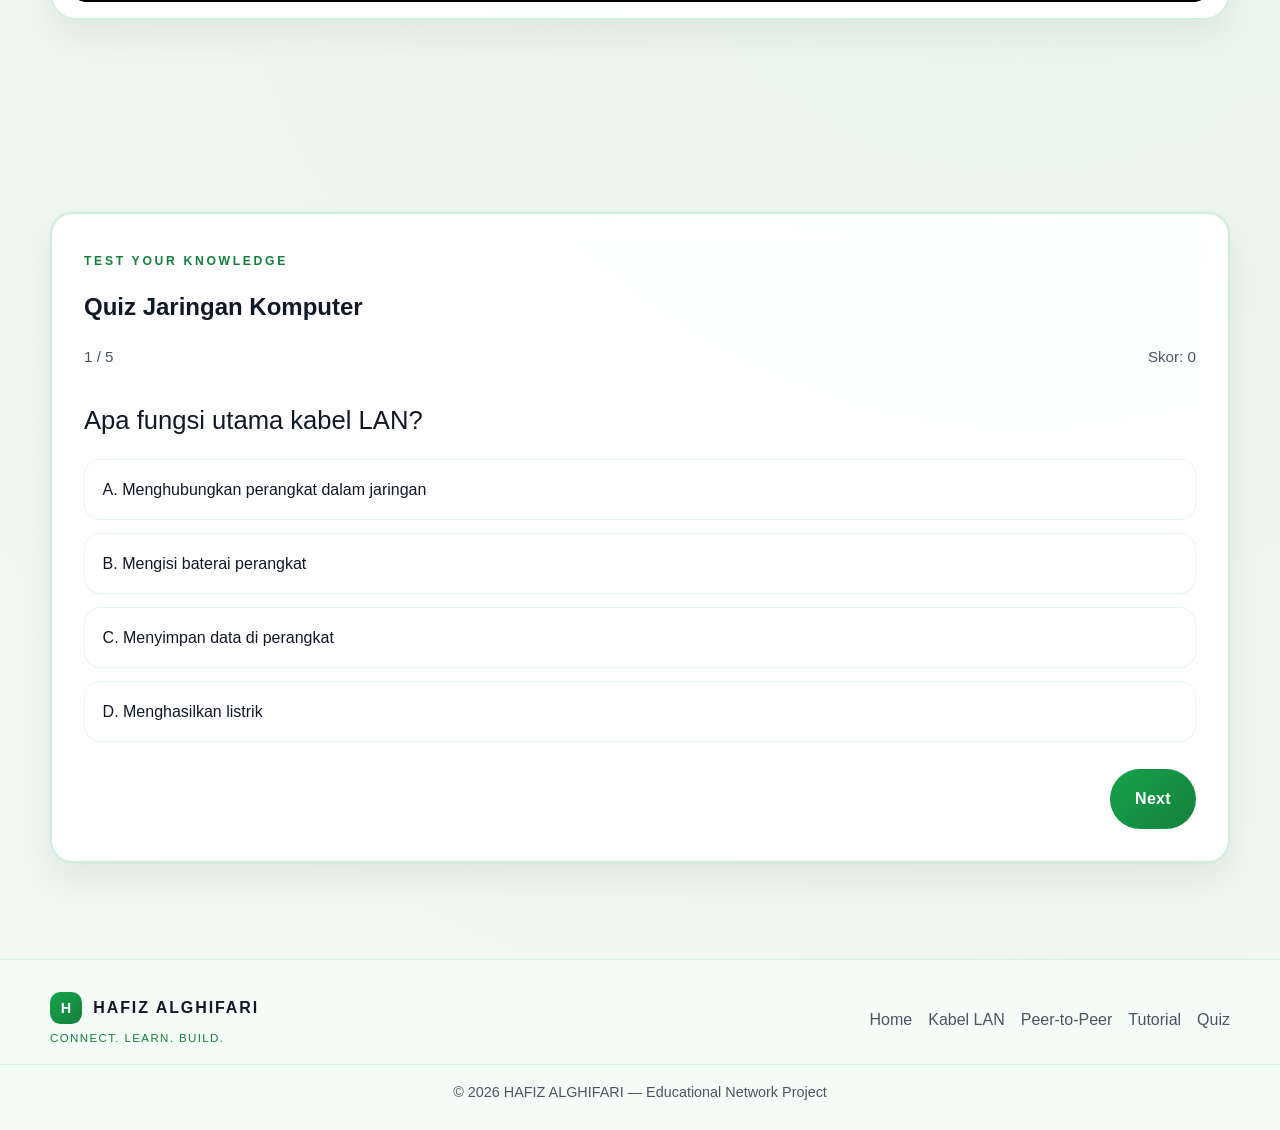
==== commit 69af85e5: "Add files via upload" ====
--- a/index.html
+++ b/index.html
@@ -430,7 +430,7 @@
 
           <div class="video-frame reveal">
             <video controls poster="assets/images/hafiz-lan-poster.svg" aria-label="Video tutorial HAFIZ LAN">
-              <source src="assets/videos/tutorial.mp4" type="video/mp4" />
+              <source src="assets/videos/WhatsApp Video 2026-10-04 at 11.48.51.mp4" type="video/mp4" />
               Browser Anda tidak mendukung elemen video. Anda dapat menambahkan file tutorial di assets/videos/tutorial.mp4.
             </video>
           </div>
--- a/style.css
+++ b/style.css
@@ -1098,14 +1098,9 @@
   width: 170px;
   height: 170px;
   border-radius: 50%;
-  display: flex;
-  align-items: center;
-  justify-content: center;
-  background: linear-gradient(135deg, rgba(22, 163, 74, 0.12), rgba(74, 222, 128, 0.18));
+  display: block;
+  object-fit: cover;
   border: 1px solid rgba(22, 163, 74, 0.14);
-  font-size: 2.7rem;
-  font-weight: 800;
-  color: var(--secondary);
   box-shadow: 0 18px 28px rgba(22, 163, 74, 0.08);
 }
 
